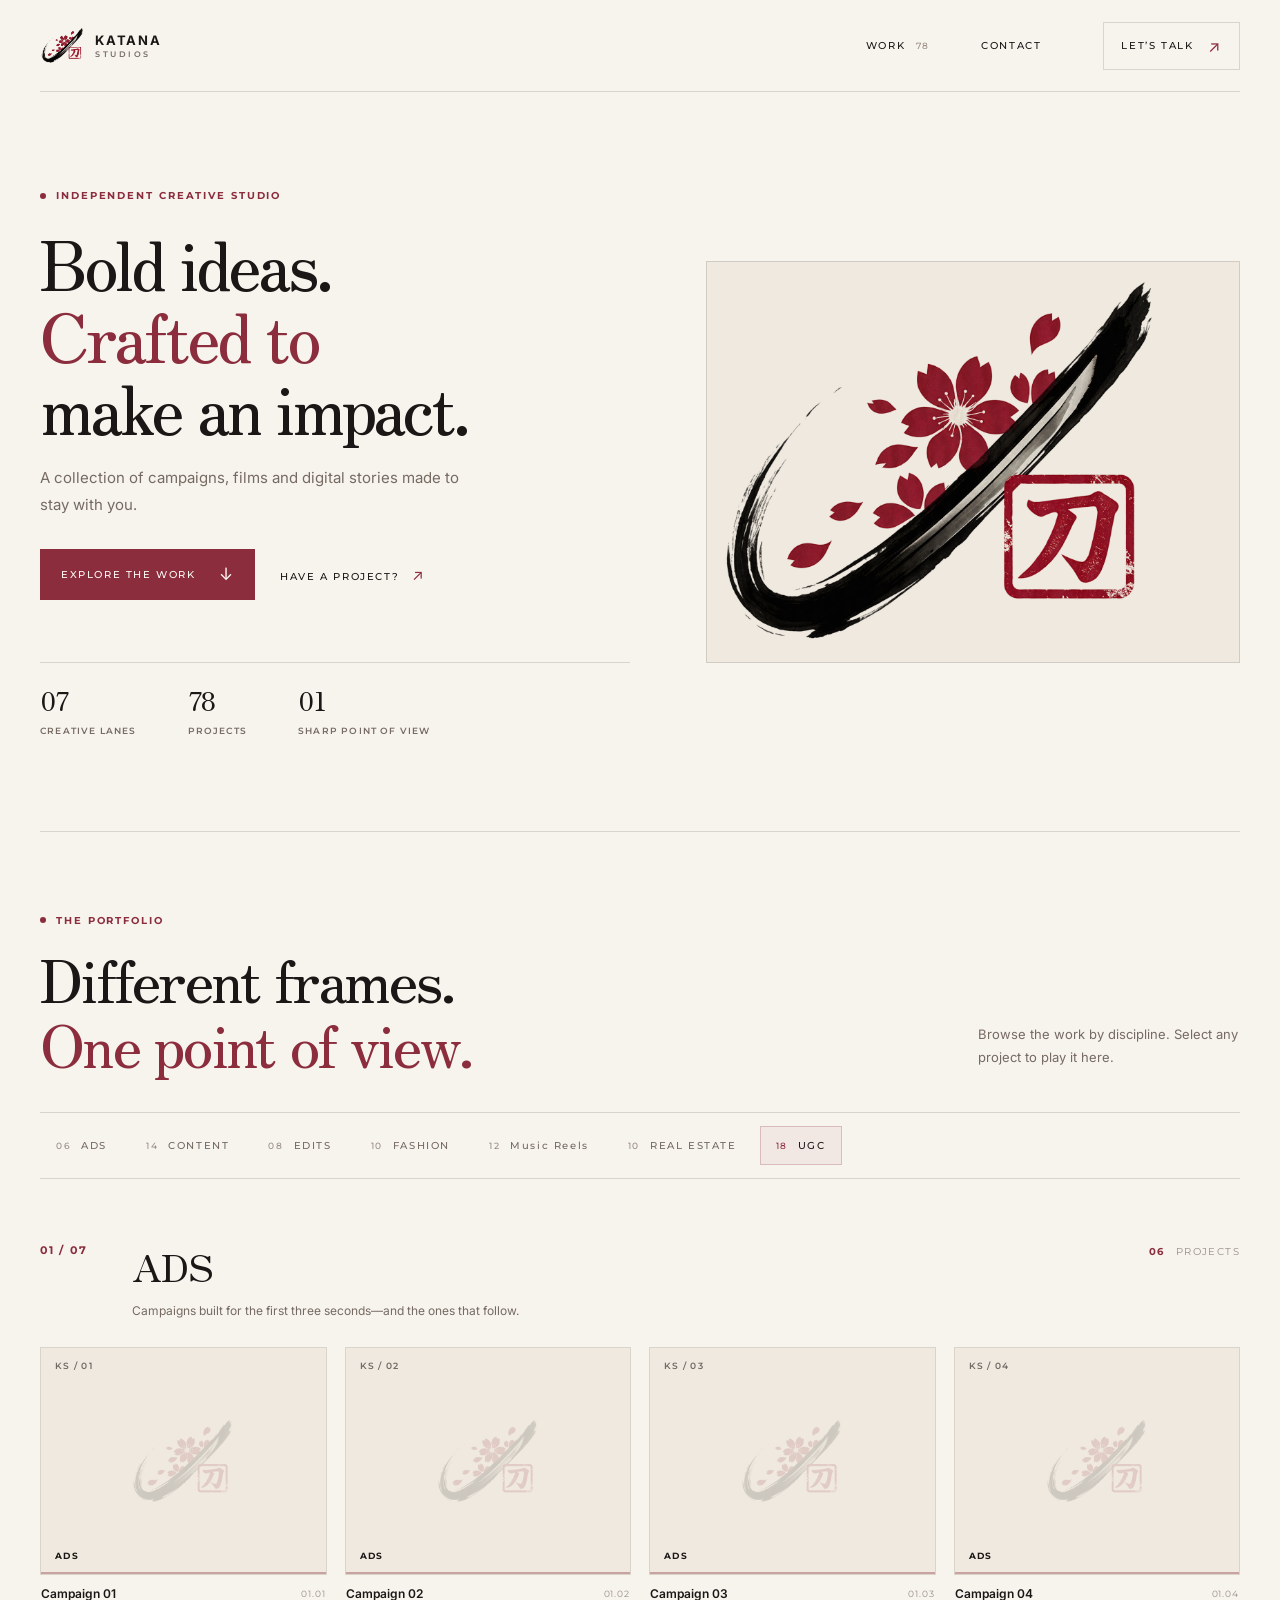
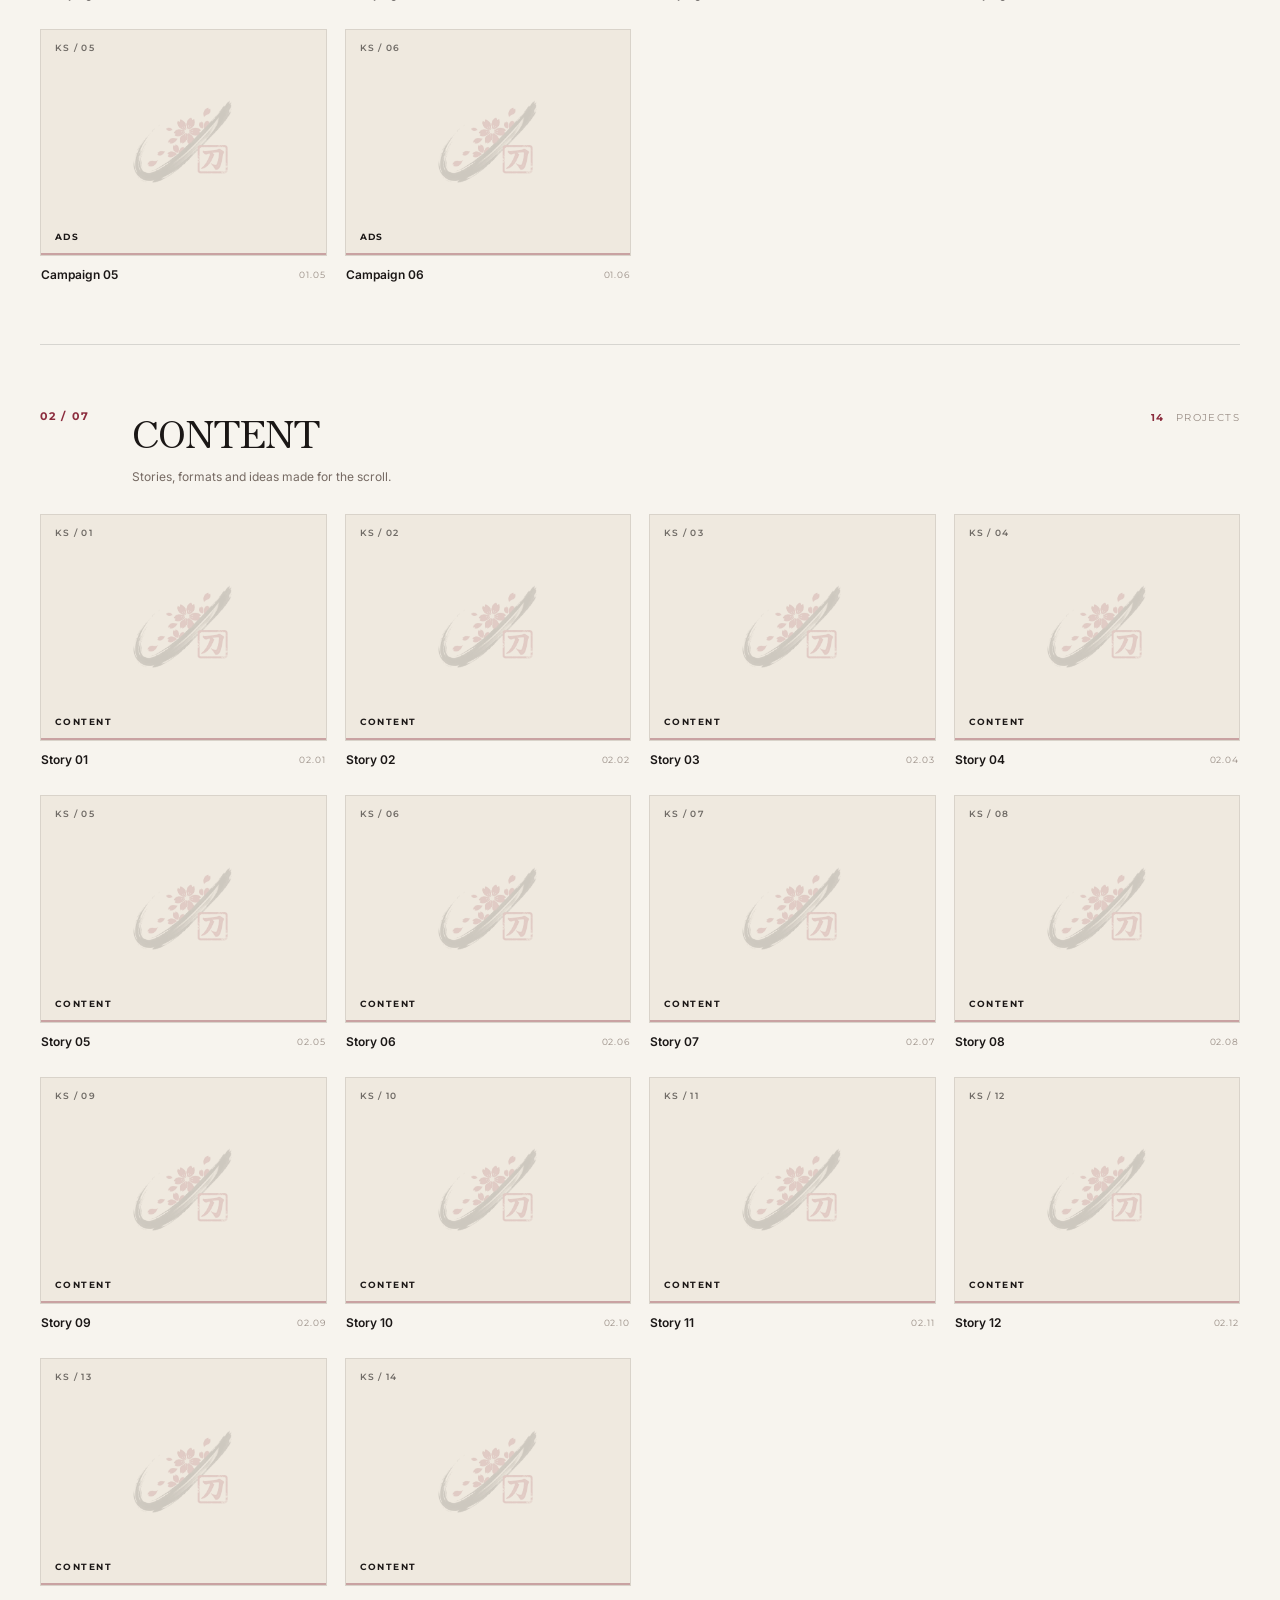
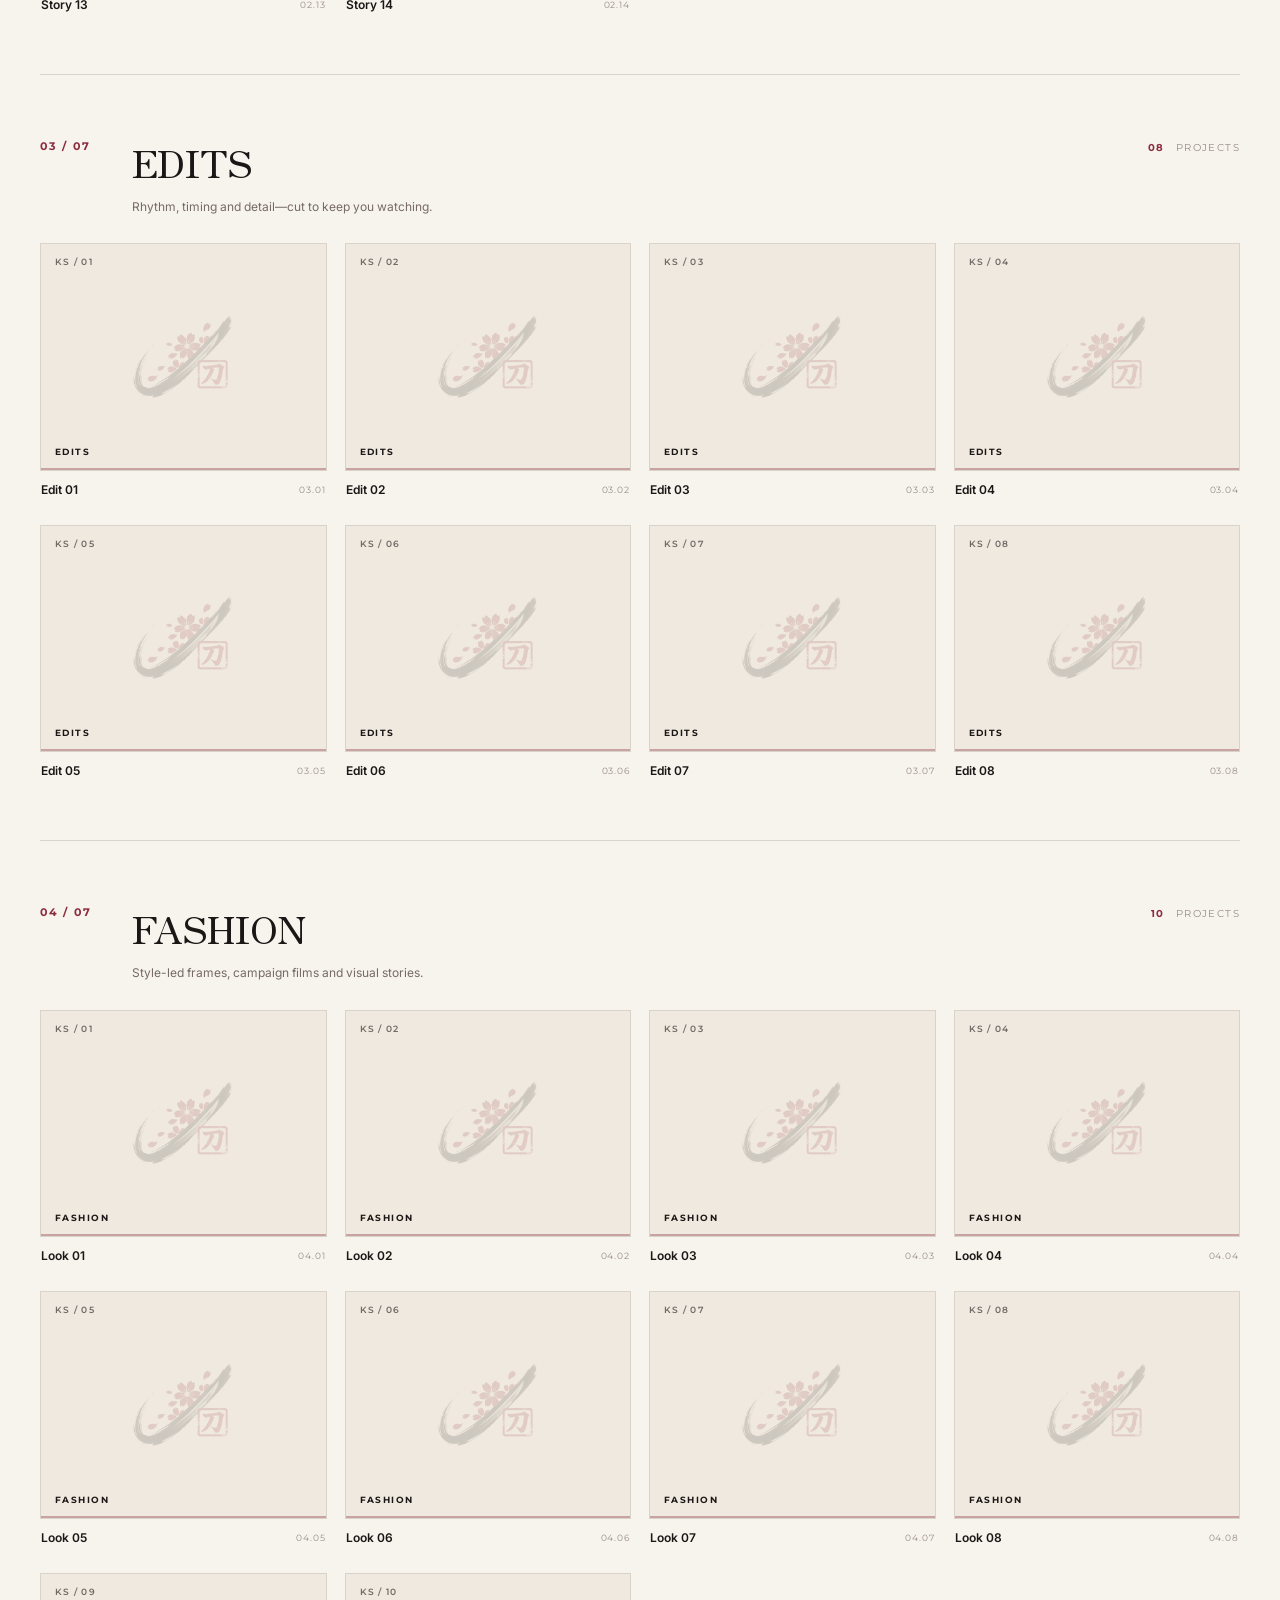
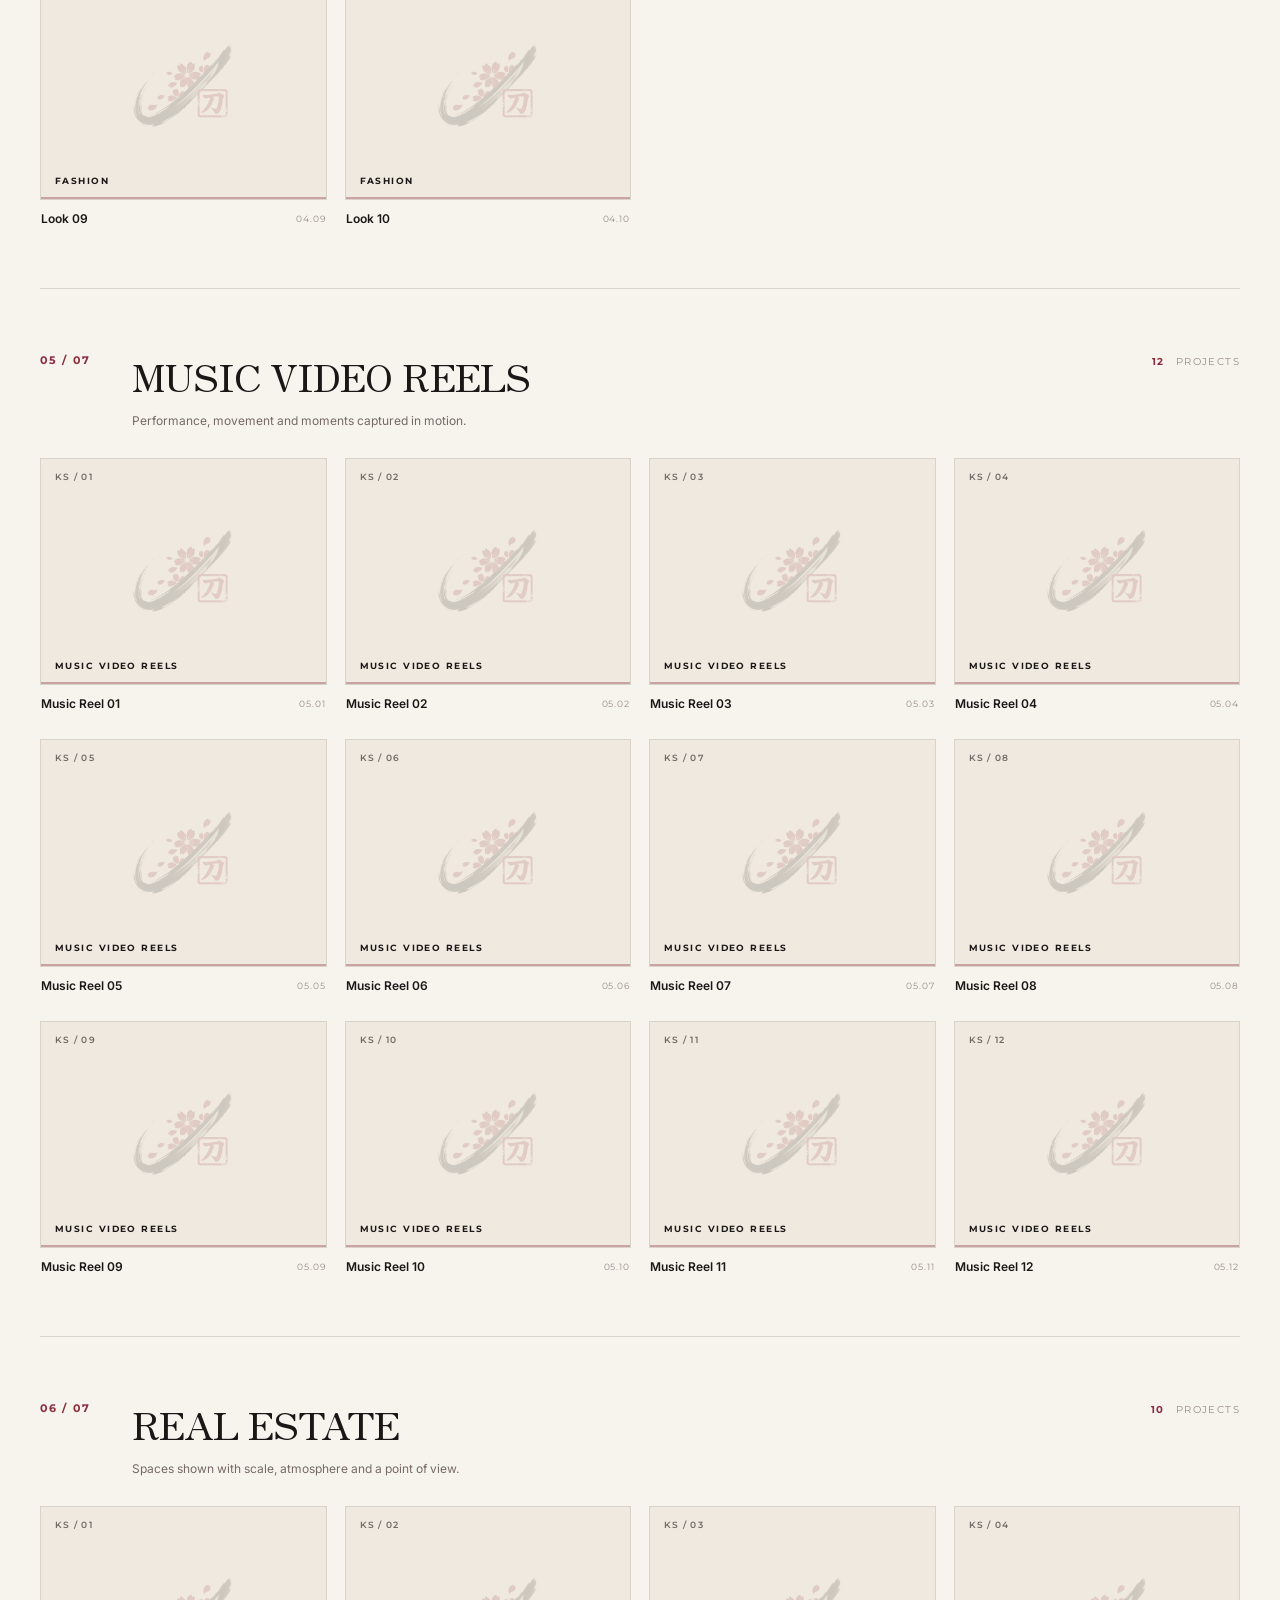
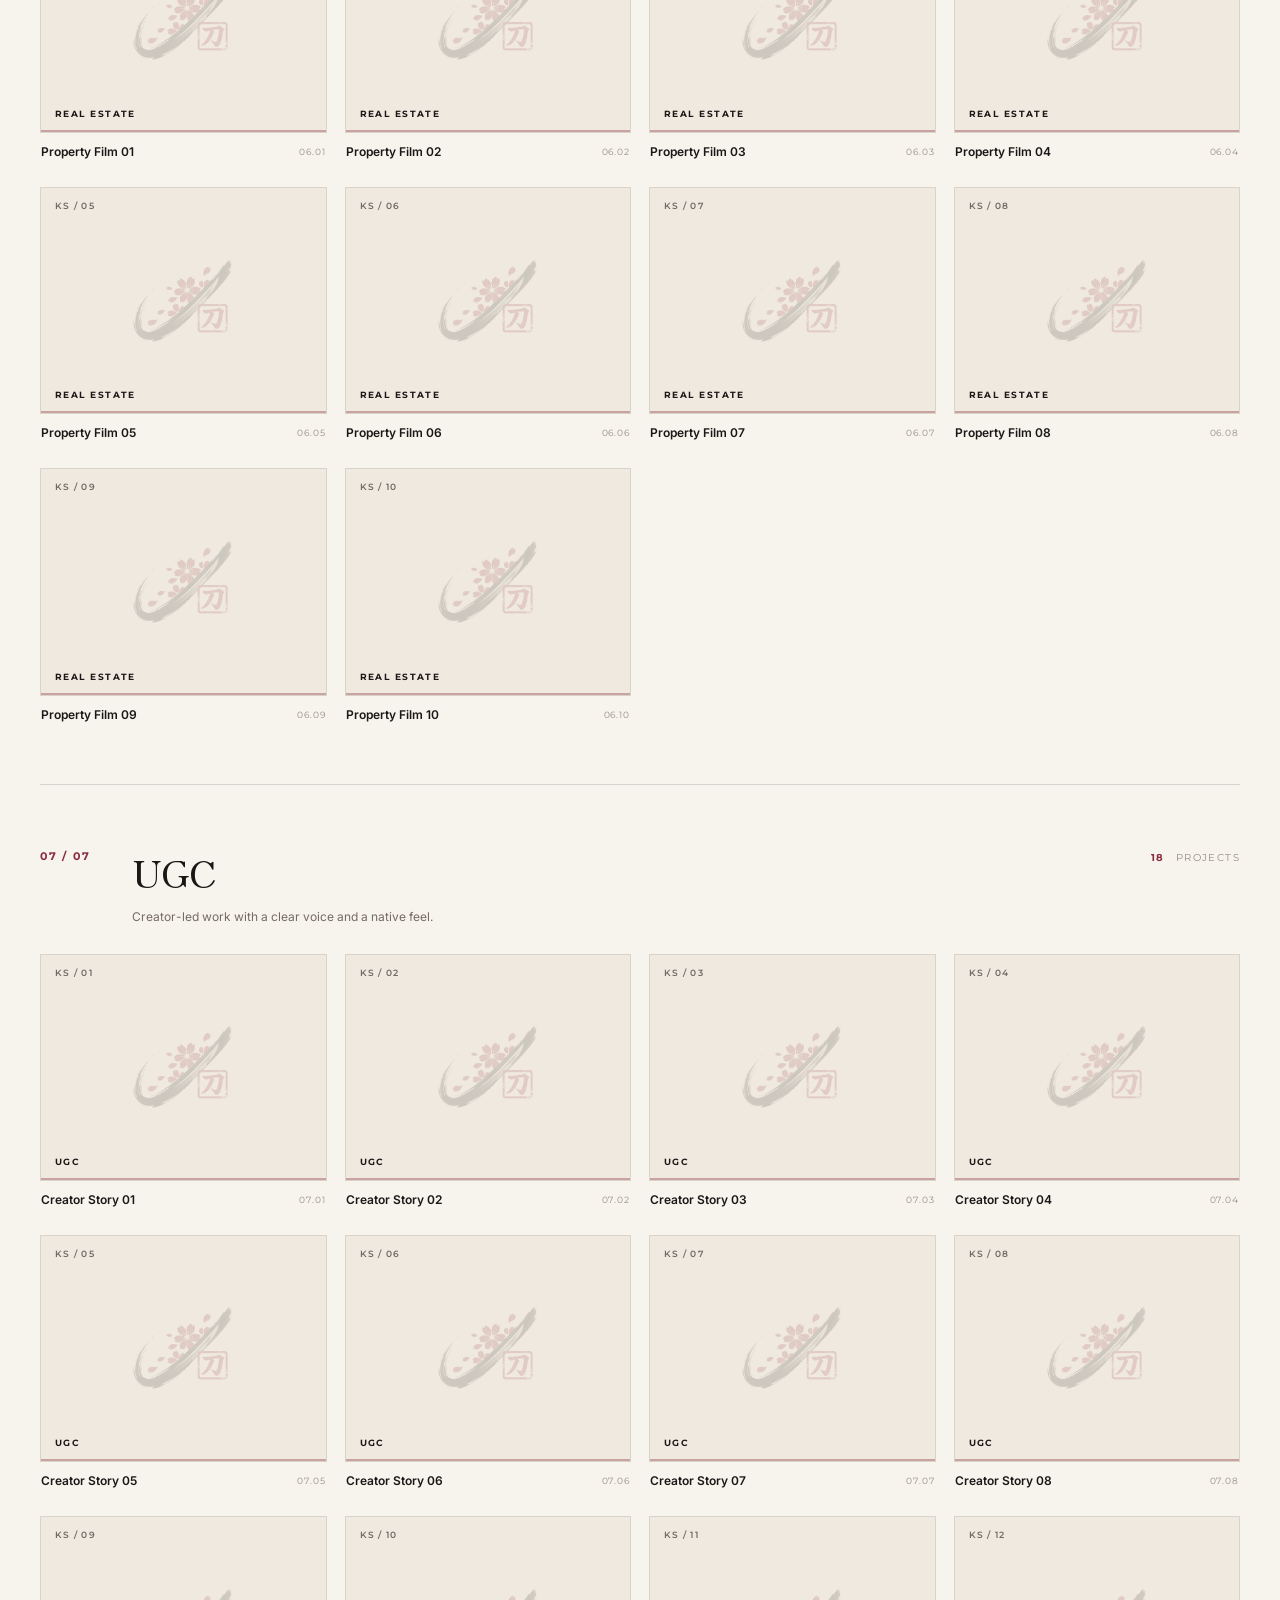
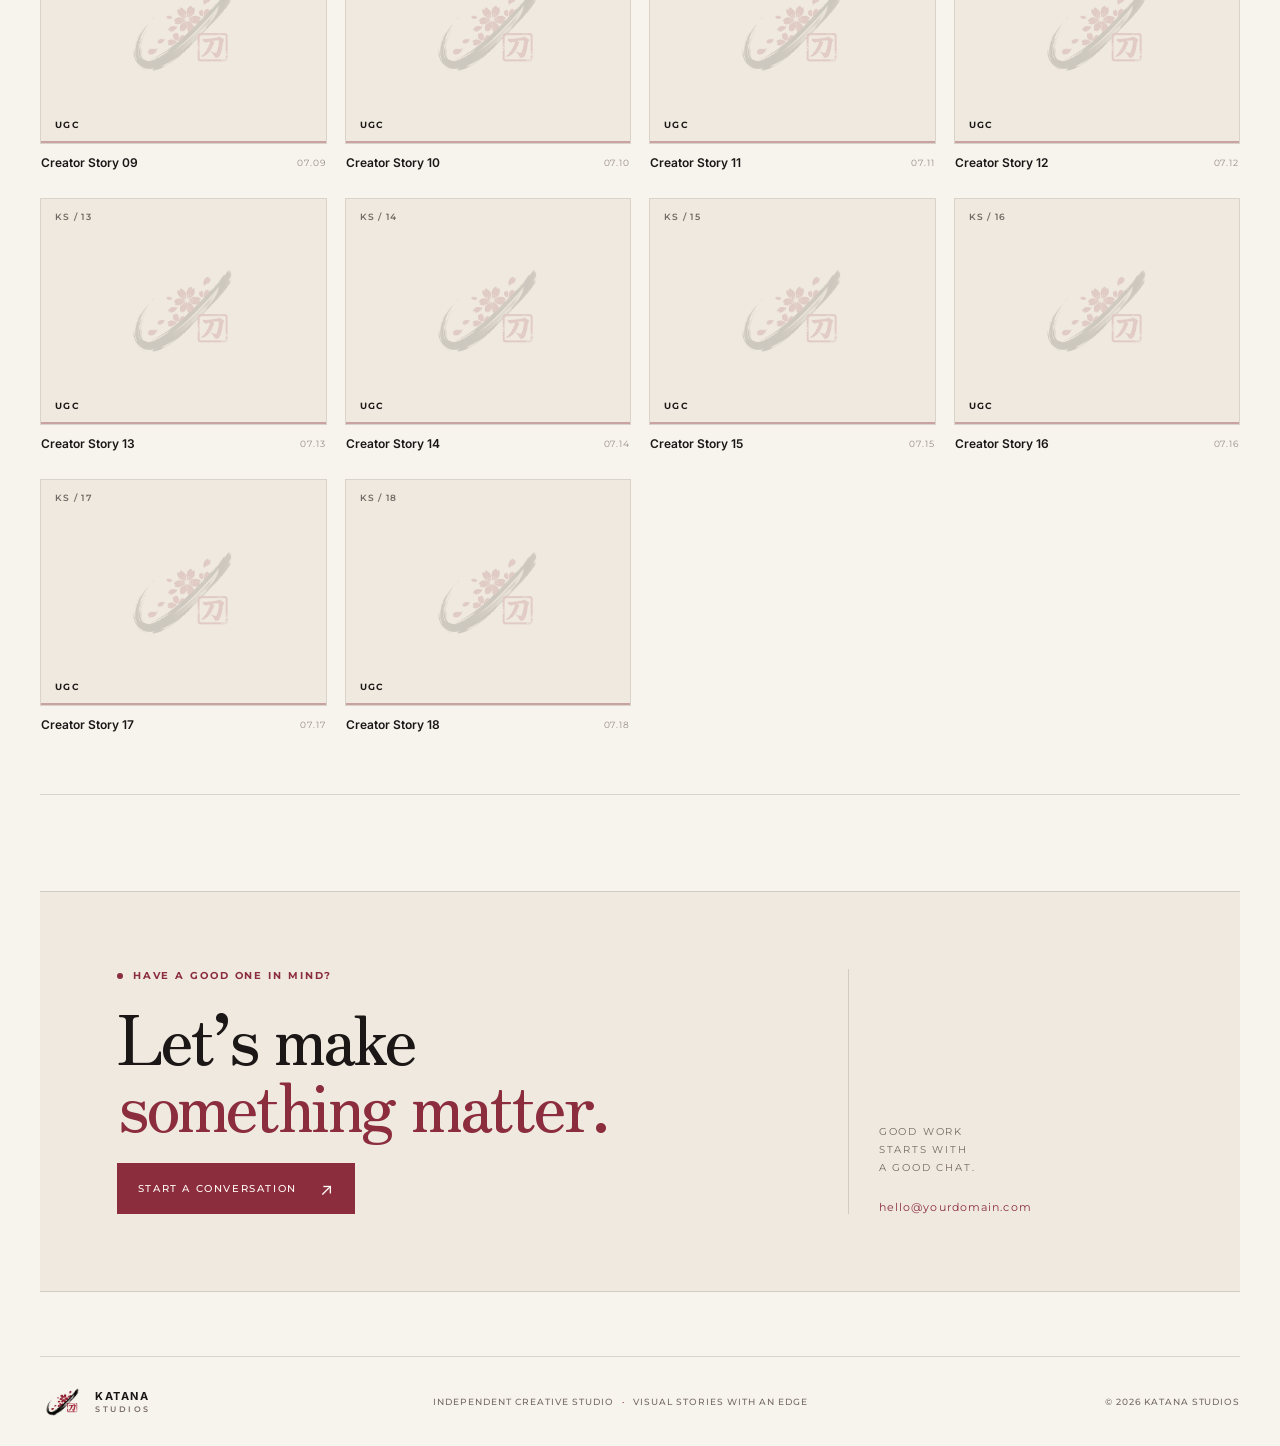
==== index.html @ 69579bcd "Apply Katana brand palette and add portfolio links" ====
<!doctype html>
<html lang="en">
  <head>
    <meta charset="utf-8">
    <meta name="viewport" content="width=device-width, initial-scale=1">
    <meta name="theme-color" content="#f7f4ee">
    <meta name="description" content="Katana Studios — bold ideas, crafted to make an impact. Explore our video portfolio.">
    <title>Katana Studios — Creative work with an edge</title>
    <link rel="icon" href="assets/favicon.svg" type="image/svg+xml">
    <link rel="preconnect" href="https://fonts.googleapis.com">
    <link rel="preconnect" href="https://fonts.gstatic.com" crossorigin>
    <link href="https://fonts.googleapis.com/css2?family=Inter:wght@400;500;600;700&family=Montserrat:wght@500;600;700;800&family=Zen+Old+Mincho:wght@400;500;600&display=swap" rel="stylesheet">
    <link rel="stylesheet" href="css/styles.css">
  </head>
  <body>
    <a class="skip-link" href="#main">Skip to content</a>

    <header class="site-header">
      <a class="brand" href="#top" aria-label="Katana Studios home">
        <img class="brand-mark" src="assets/katana-brushmark-transparent.png" alt="" aria-hidden="true">
        <span class="brand-name"><strong>KATANA</strong><small>STUDIOS</small></span>
      </a>
      <nav class="primary-nav" aria-label="Main navigation">
        <a href="#work">WORK <span>78</span></a>
        <a href="#contact">CONTACT</a>
      </nav>
      <a class="header-cta" href="#contact">LET’S TALK <span aria-hidden="true">↗</span></a>
    </header>

    <main id="main">
      <section class="hero" id="top" aria-labelledby="hero-title">
        <div class="hero-copy">
          <p class="eyebrow"><span class="eyebrow-dot"></span> INDEPENDENT CREATIVE STUDIO</p>
          <h1 id="hero-title">Bold ideas.<br><em>Crafted to</em><br>make an impact.</h1>
          <p class="hero-description">A collection of campaigns, films and digital stories made to stay with you.</p>
          <div class="hero-actions">
            <a class="button button-primary" href="#work">EXPLORE THE WORK <span aria-hidden="true">↓</span></a>
            <a class="text-link" href="#contact">HAVE A PROJECT? <span aria-hidden="true">↗</span></a>
          </div>
          <div class="hero-facts" aria-label="Portfolio overview">
            <div><strong data-total-categories>07</strong><span>CREATIVE LANES</span></div>
            <div><strong data-total-videos>78</strong><span>PROJECTS</span></div>
            <div><strong>01</strong><span>SHARP POINT OF VIEW</span></div>
          </div>
        </div>

        <div class="hero-art">
          <img class="hero-art__logo" src="assets/katana-brushmark-transparent.png" alt="Katana Studios brushmark">
        </div>
      </section>

      <div class="portfolio-intro" id="work">
        <div>
          <p class="eyebrow"><span class="eyebrow-dot"></span> THE PORTFOLIO</p>
          <h2>Different frames.<br><em>One point of view.</em></h2>
        </div>
        <p class="portfolio-intro__note">Browse the work by discipline. Select any project to play it here.</p>
      </div>

      <nav class="category-nav" id="categoryNav" aria-label="Jump to a portfolio category"></nav>

      <div id="categorySections" class="category-sections" aria-live="off"></div>

      <section class="contact-panel" id="contact" aria-labelledby="contact-title">
        <div class="contact-panel__content">
          <p class="eyebrow"><span class="eyebrow-dot"></span> HAVE A GOOD ONE IN MIND?</p>
          <h2 id="contact-title">Let’s make<br><em>something matter.</em></h2>
          <a class="button button-primary" data-email-link href="mailto:hello@yourdomain.com">START A CONVERSATION <span aria-hidden="true">↗</span></a>
        </div>
        <div class="contact-panel__aside">
          <span class="contact-panel__mark" aria-hidden="true">K</span>
          <p>GOOD WORK<br>STARTS WITH<br>A GOOD CHAT.</p>
          <a data-email-text href="mailto:hello@yourdomain.com">hello@yourdomain.com</a>
        </div>
      </section>
    </main>

    <footer class="site-footer">
      <a class="brand brand--footer" href="#top" aria-label="Back to top">
        <img class="brand-mark" src="assets/katana-brushmark-transparent.png" alt="" aria-hidden="true">
        <span class="brand-name"><strong>KATANA</strong><small>STUDIOS</small></span>
      </a>
      <p>INDEPENDENT CREATIVE STUDIO <span>·</span> VISUAL STORIES WITH AN EDGE</p>
      <span class="copyright">© <span data-year></span> KATANA STUDIOS</span>
    </footer>

    <dialog class="video-dialog" id="videoDialog" aria-labelledby="dialogTitle">
      <div class="video-dialog__bar">
        <div><p class="eyebrow" data-dialog-category>PROJECT / VIDEO</p><h2 id="dialogTitle">Project title</h2></div>
        <button class="dialog-close" type="button" data-close-dialog aria-label="Close video player">CLOSE <span aria-hidden="true">×</span></button>
      </div>
      <div class="player-frame" id="playerFrame">
        <div class="player-empty" id="playerEmpty">
          <span class="player-empty__icon" aria-hidden="true">▶</span>
          <p class="eyebrow">READY WHEN YOU ARE</p>
          <h3>This project is waiting for its link.</h3>
          <p>Paste a YouTube or Google Drive video URL into this project’s slot in <code>js/work.js</code>.</p>
        </div>
      </div>
      <p class="dialog-footnote">For Google Drive playback, set the video’s sharing access to “Anyone with the link”.</p>
    </dialog>

    <script src="js/work.js"></script>
    <script src="js/site.js"></script>
  </body>
</html>
---- css/styles.css ----
:root {
  color-scheme: dark;
  --bg: #100e0d;
  --bg-raised: #181514;
  --surface: #211d1b;
  --surface-light: #292321;
  --ink: #f2eee9;
  --muted: #958a82;
  --muted-dark: #655b55;
  --line: rgba(242, 238, 233, 0.13);
  --orange: #ff714f;
  --orange-light: #ff9a72;
  --font-sans: 'Manrope', 'Segoe UI', sans-serif;
  --font-mono: 'DM Mono', 'Courier New', monospace;
  --page-width: 1400px;
}

* { box-sizing: border-box; }
html { scroll-behavior: smooth; scroll-padding-top: 120px; }
body {
  margin: 0;
  min-width: 320px;
  background:
    radial-gradient(ellipse at 9% 22%, rgba(108, 54, 36, 0.13), transparent 29rem),
    radial-gradient(ellipse at 94% 62%, rgba(112, 43, 28, 0.09), transparent 30rem),
    var(--bg);
  color: var(--ink);
  font-family: var(--font-sans);
  -webkit-font-smoothing: antialiased;
}

::selection { color: var(--bg); background: var(--orange); }
a { color: inherit; text-decoration: none; }
button { font: inherit; }
button, a { -webkit-tap-highlight-color: transparent; }
:focus-visible { outline: 2px solid var(--orange-light); outline-offset: 4px; }

.skip-link {
  position: fixed;
  z-index: 100;
  top: 12px;
  left: 12px;
  padding: 12px 16px;
  transform: translateY(-160%);
  background: var(--orange);
  color: var(--bg);
  font-weight: 800;
}
.skip-link:focus { transform: translateY(0); }

.site-header, main, .site-footer { width: min(calc(100% - 80px), var(--page-width)); margin-inline: auto; }
.site-header {
  min-height: 92px;
  display: flex;
  align-items: center;
  justify-content: space-between;
  border-bottom: 1px solid var(--line);
}
.brand { display: inline-flex; align-items: center; gap: 11px; }
.brand-mark {
  width: 36px;
  height: 36px;
  position: relative;
  display: grid;
  place-items: center;
  overflow: hidden;
  border: 1px solid rgba(255, 113, 79, 0.56);
  background: rgba(255, 113, 79, 0.08);
}
.brand-mark::before, .brand-mark::after, .brand-mark span {
  content: '';
  position: absolute;
  width: 21px;
  height: 1px;
  background: var(--orange);
  transform: rotate(-48deg);
}
.brand-mark::before { width: 16px; transform: translate(-4px, 5px) rotate(-48deg); }
.brand-mark::after { width: 13px; transform: translate(5px, -5px) rotate(-48deg); }
.brand-name { display: flex; flex-direction: column; gap: 1px; letter-spacing: 0.15em; line-height: 1; }
.brand-name strong { font-size: 13px; font-weight: 800; }
.brand-name small { color: var(--muted); font: 9px var(--font-mono); letter-spacing: 0.32em; }
.primary-nav { display: flex; align-items: center; gap: clamp(28px, 5vw, 76px); margin-left: auto; margin-right: 62px; }
.primary-nav a, .header-cta, .text-link, .button, .category-nav a, .site-footer p, .copyright {
  font: 500 10px var(--font-mono);
  letter-spacing: 0.16em;
}
.primary-nav a { color: #d3cbc4; transition: color 160ms ease; }
.primary-nav a:hover, .text-link:hover { color: var(--orange-light); }
.primary-nav a span { margin-left: 6px; color: var(--muted-dark); font-size: 9px; }
.header-cta { display: inline-flex; align-items: center; gap: 15px; padding: 13px 17px; border: 1px solid var(--line); transition: border-color 160ms ease, background 160ms ease; }
.header-cta span { color: var(--orange); font: 16px var(--font-sans); }
.header-cta:hover { border-color: var(--orange); background: rgba(255, 113, 79, 0.06); }

.hero {
  min-height: 665px;
  display: grid;
  grid-template-columns: 1.05fr 0.95fr;
  align-items: center;
  gap: clamp(48px, 7vw, 112px);
  padding: 72px 0 70px;
}
.hero-copy { position: relative; z-index: 1; padding-block: 25px; }
.eyebrow { display: flex; align-items: center; gap: 10px; margin: 0; color: var(--orange); font: 500 10px var(--font-mono); letter-spacing: 0.26em; text-transform: uppercase; }
.eyebrow-dot { width: 6px; height: 6px; display: inline-block; border-radius: 50%; background: var(--orange); box-shadow: 0 0 13px rgba(255, 113, 79, 0.42); }
.hero h1 { margin: 28px 0 22px; font-size: clamp(3.45rem, 6.1vw, 6.7rem); font-weight: 600; line-height: 0.99; letter-spacing: -0.085em; }
h1 em, h2 em { color: var(--orange); font-style: normal; }
.hero-description { max-width: 430px; margin: 0; color: #a79d96; font-size: 15px; line-height: 1.8; }
.hero-actions { display: flex; align-items: center; gap: 29px; margin-top: 31px; }
.button { display: inline-flex; min-height: 51px; align-items: center; justify-content: center; gap: 23px; padding: 0 20px; border: 1px solid var(--orange); color: #170f0c; background: var(--orange); transition: background 180ms ease, color 180ms ease, transform 180ms ease; }
.button span { font: 17px var(--font-sans); }
.button:hover { color: var(--orange-light); background: transparent; transform: translateY(-2px); }
.text-link { color: #d7d0ca; transition: color 160ms ease; }
.text-link span { margin-left: 8px; color: var(--orange); font: 15px var(--font-sans); }
.hero-facts { display: flex; gap: clamp(25px, 4vw, 58px); margin-top: 62px; padding-top: 18px; border-top: 1px solid var(--line); }
.hero-facts div { display: flex; flex-direction: column; gap: 7px; }
.hero-facts strong { font-size: 23px; font-weight: 600; letter-spacing: -0.05em; }
.hero-facts span { color: var(--muted); font: 9px var(--font-mono); letter-spacing: 0.13em; }

.hero-art {
  min-height: 482px;
  position: relative;
  overflow: hidden;
  border: 1px solid rgba(242, 238, 233, 0.21);
  background:
    linear-gradient(135deg, rgba(255, 113, 79, 0.16), transparent 43%),
    linear-gradient(150deg, #2b2522 0%, #191615 60%, #211a17 100%);
  box-shadow: 0 30px 90px rgba(0, 0, 0, 0.24);
}
.hero-art::before, .hero-art::after { content: ''; position: absolute; pointer-events: none; }
.hero-art::before { inset: 15px; border: 1px solid rgba(255, 255, 255, 0.08); }
.hero-art::after { inset: 0; opacity: 0.2; background: repeating-linear-gradient(120deg, transparent 0 47px, rgba(255, 255, 255, 0.1) 48px, transparent 49px 96px); mask-image: linear-gradient(90deg, transparent 15%, black 60%, transparent); }
.hero-art__topline { position: absolute; z-index: 2; top: 31px; right: 33px; left: 33px; display: flex; justify-content: space-between; color: #c6b9b0; font: 9px var(--font-mono); letter-spacing: 0.15em; }
.hero-art__backdrop { position: absolute; top: 31px; left: 20px; color: rgba(255, 255, 255, 0.035); font-size: 410px; font-weight: 800; line-height: 1; letter-spacing: -0.2em; }
.hero-art__blade { position: absolute; z-index: 1; top: 15%; right: 18%; width: 1px; height: 78%; transform: rotate(39deg); background: linear-gradient(transparent, rgba(255, 154, 114, 0.08), rgba(255, 154, 114, 0.95), rgba(255, 154, 114, 0.12), transparent); box-shadow: 0 0 22px rgba(255, 113, 79, 0.22); }
.hero-art__blade span { position: absolute; bottom: 5%; left: -15px; width: 30px; height: 52px; border: 1px solid rgba(255, 154, 114, 0.48); border-radius: 50%; transform: rotate(-8deg); }
.hero-art__ring { position: absolute; top: 50%; left: 48%; width: 51%; aspect-ratio: 1; border: 1px solid rgba(255, 154, 114, 0.42); border-radius: 50%; transform: translate(-50%, -50%); box-shadow: 0 0 0 14px rgba(255, 154, 114, 0.035), 0 0 0 48px rgba(255, 154, 114, 0.025); }
.hero-art__ring::before, .hero-art__ring::after { content: ''; position: absolute; border-radius: 50%; }
.hero-art__ring::before { inset: 13%; border: 1px dashed rgba(242, 238, 233, 0.16); }
.hero-art__ring::after { width: 9px; height: 9px; top: 16%; right: 5%; background: var(--orange); box-shadow: 0 0 22px var(--orange); }
.hero-art__copy { position: absolute; z-index: 2; bottom: 20%; left: 11%; display: flex; flex-direction: column; gap: 14px; font-size: clamp(2rem, 4vw, 4.7rem); font-weight: 700; line-height: 0.91; letter-spacing: -0.075em; }
.hero-art__copy small { color: var(--orange-light); font: 9px var(--font-mono); letter-spacing: 0.23em; }
.hero-art__index { position: absolute; right: 34px; bottom: 30px; left: 34px; display: flex; justify-content: space-between; align-items: end; color: #b3a79f; font: 9px var(--font-mono); letter-spacing: 0.17em; line-height: 1.8; }
.hero-art__index b { color: var(--orange); font-weight: 400; }
.hero-art__corner { position: absolute; z-index: 2; width: 17px; height: 17px; border-color: var(--orange); border-style: solid; }
.hero-art__corner--tl { top: 14px; left: 14px; border-width: 1px 0 0 1px; }
.hero-art__corner--br { right: 14px; bottom: 14px; border-width: 0 1px 1px 0; }

.portfolio-intro { display: flex; align-items: end; justify-content: space-between; gap: 30px; padding: 82px 0 37px; border-top: 1px solid var(--line); }
.portfolio-intro h2 { margin: 18px 0 0; font-size: clamp(2.7rem, 5vw, 5rem); font-weight: 600; line-height: 0.98; letter-spacing: -0.075em; }
.portfolio-intro__note { max-width: 260px; margin: 0 2px 6px 0; color: var(--muted); font-size: 13px; line-height: 1.75; }
.category-nav { position: sticky; z-index: 10; top: 0; display: flex; gap: 7px; overflow-x: auto; padding: 13px 0; border-block: 1px solid var(--line); background: rgba(16, 14, 13, 0.94); scrollbar-width: none; backdrop-filter: blur(14px); }
.category-nav::-webkit-scrollbar { display: none; }
.category-nav a { flex: 0 0 auto; display: inline-flex; align-items: center; gap: 10px; padding: 12px 15px; border: 1px solid transparent; color: #a89e97; white-space: nowrap; transition: color 160ms ease, border-color 160ms ease, background 160ms ease; }
.category-nav a span { color: var(--muted-dark); font-size: 9px; }
.category-nav a:hover, .category-nav a[aria-current="location"] { border-color: rgba(255, 113, 79, 0.35); color: var(--ink); background: rgba(255, 113, 79, 0.07); }
.category-nav a[aria-current="location"] span { color: var(--orange); }

.work-section { padding: 58px 0 62px; border-bottom: 1px solid var(--line); scroll-margin-top: 72px; }
.section-heading { display: grid; grid-template-columns: 70px minmax(0, 1fr) auto; align-items: start; gap: 22px; margin-bottom: 27px; }
.section-number { padding-top: 6px; color: var(--orange); font: 11px var(--font-mono); letter-spacing: 0.16em; }
.section-heading__main { display: flex; align-items: baseline; gap: 17px; }
.section-heading h2 { margin: 0; font-size: clamp(1.7rem, 3vw, 2.8rem); font-weight: 600; letter-spacing: -0.06em; text-transform: uppercase; }
.section-heading__descriptor { max-width: 570px; margin: 8px 0 0; color: var(--muted); font-size: 12px; line-height: 1.65; }
.section-count { padding-top: 8px; color: #8a7c73; font: 10px var(--font-mono); letter-spacing: 0.14em; white-space: nowrap; }
.section-count strong { margin-right: 7px; color: var(--orange); font-weight: 400; }
.work-grid { display: grid; grid-template-columns: repeat(4, minmax(0, 1fr)); gap: 24px 17px; }
.work-card { display: block; min-width: 0; padding: 0; border: 0; color: inherit; background: none; text-align: left; cursor: pointer; }
.work-card__poster { position: relative; display: block; overflow: hidden; aspect-ratio: 1.26; isolation: isolate; border: 1px solid rgba(255, 255, 255, 0.1); background: radial-gradient(ellipse at 79% 20%, hsla(var(--tone), 78%, 49%, 0.38), transparent 34%), linear-gradient(140deg, #302723 0%, #1b1716 67%, #261915 100%); transition: border-color 200ms ease, transform 350ms cubic-bezier(.2,.75,.2,1); }
.work-card__poster::before { content: ''; position: absolute; z-index: -1; inset: 0; opacity: 0.46; background: repeating-linear-gradient(128deg, transparent 0 27px, rgba(242, 238, 233, 0.075) 28px, transparent 29px 61px); transition: opacity 200ms ease; }
.work-card__poster::after { content: ''; position: absolute; z-index: 1; inset: auto 0 0; height: 38%; background: linear-gradient(transparent, rgba(10, 8, 8, 0.68)); }
.poster-orbit { position: absolute; z-index: -1; top: 50%; left: 52%; width: 59%; aspect-ratio: 1; border: 1px solid hsla(var(--tone), 90%, 67%, 0.56); border-radius: 50%; transform: translate(-50%, -50%) rotate(-27deg); box-shadow: 0 0 0 10px hsla(var(--tone), 78%, 55%, 0.035), 0 0 0 34px hsla(var(--tone), 78%, 55%, 0.03); transition: transform 500ms ease, border-color 200ms ease; }
.poster-orbit::before, .poster-orbit::after { content: ''; position: absolute; border: 1px solid rgba(255, 245, 236, 0.14); }
.poster-orbit::before { inset: 12%; border-radius: 50%; }
.poster-orbit::after { top: 48%; left: -16%; width: 132%; height: 1px; border-width: 1px 0 0; transform: rotate(53deg); }
.work-card[data-variant="1"] .poster-orbit { width: 52%; border-radius: 12%; transform: translate(-50%, -50%) rotate(43deg); }
.work-card[data-variant="1"] .poster-orbit::before { border-radius: 7%; }
.work-card[data-variant="2"] .poster-orbit { width: 72%; border-style: dashed; transform: translate(-50%, -50%) rotate(13deg); }
.work-card[data-variant="3"] .poster-orbit { width: 49%; border-radius: 0; transform: translate(-50%, -50%) rotate(45deg); }
.work-card[data-variant="3"] .poster-orbit::before { border-radius: 0; }
.poster-index { position: absolute; z-index: 2; top: 12px; left: 14px; color: rgba(242, 238, 233, 0.8); font: 9px var(--font-mono); letter-spacing: 0.14em; }
.poster-category { position: absolute; z-index: 2; right: 13px; bottom: 13px; left: 14px; color: #e8dcd4; font: 9px var(--font-mono); letter-spacing: 0.16em; }
.poster-play { position: absolute; z-index: 3; top: 50%; left: 50%; display: grid; width: 43px; height: 43px; place-items: center; border: 1px solid rgba(255, 238, 230, 0.62); border-radius: 50%; color: var(--ink); background: rgba(12, 10, 9, 0.26); opacity: 0; transform: translate(-50%, -43%) scale(0.85); transition: opacity 180ms ease, transform 180ms ease, background 180ms ease; backdrop-filter: blur(6px); }
.poster-play svg { width: 12px; height: 12px; margin-left: 2px; fill: currentColor; }
.work-card:hover .work-card__poster, .work-card:focus-visible .work-card__poster { border-color: hsla(var(--tone), 86%, 69%, 0.62); transform: translateY(-4px); }
.work-card:hover .poster-play, .work-card:focus-visible .poster-play { opacity: 1; transform: translate(-50%, -50%) scale(1); background: var(--orange); }
.work-card:hover .poster-orbit, .work-card:focus-visible .poster-orbit { border-color: rgba(255, 202, 179, 0.85); }
.work-card:hover .work-card__poster::before { opacity: 0.73; }
.work-card__caption { display: flex; align-items: center; justify-content: space-between; gap: 10px; padding: 11px 1px 0; }
.work-card__title { overflow: hidden; color: #e6ded8; font-size: 12px; font-weight: 600; text-overflow: ellipsis; white-space: nowrap; }
.work-card__meta { flex: 0 0 auto; color: var(--muted-dark); font: 9px var(--font-mono); letter-spacing: 0.1em; }

.contact-panel { position: relative; display: grid; grid-template-columns: 1fr 0.45fr; gap: 30px; margin: 96px 0 64px; padding: clamp(34px, 6vw, 77px); overflow: hidden; border: 1px solid rgba(255, 113, 79, 0.32); background: linear-gradient(120deg, rgba(255, 113, 79, 0.11), rgba(38, 28, 25, 0.77) 57%, rgba(255, 113, 79, 0.04)); }
.contact-panel::after { content: ''; position: absolute; top: -150px; right: 12%; width: 400px; height: 400px; border: 1px solid rgba(255, 113, 79, 0.16); border-radius: 50%; box-shadow: 0 0 0 25px rgba(255, 113, 79, 0.025), 0 0 0 75px rgba(255, 113, 79, 0.02); pointer-events: none; }
.contact-panel__content, .contact-panel__aside { position: relative; z-index: 1; }
.contact-panel h2 { margin: 21px 0 27px; font-size: clamp(3rem, 6vw, 6rem); font-weight: 600; line-height: 0.98; letter-spacing: -0.08em; }
.contact-panel__aside { display: flex; flex-direction: column; align-items: flex-start; justify-content: end; padding-left: 30px; border-left: 1px solid var(--line); }
.contact-panel__mark { color: rgba(255, 113, 79, 0.23); font-size: clamp(6rem, 12vw, 11rem); font-weight: 800; line-height: 0.8; letter-spacing: -0.13em; }
.contact-panel__aside p { margin: 26px 0 23px; color: #c2b6ad; font: 10px/1.8 var(--font-mono); letter-spacing: 0.18em; }
.contact-panel__aside a { color: var(--orange-light); font: 11px var(--font-mono); letter-spacing: 0.1em; }
.site-footer { min-height: 90px; display: flex; align-items: center; justify-content: space-between; gap: 25px; border-top: 1px solid var(--line); }
.brand--footer .brand-mark { width: 30px; height: 30px; }
.brand--footer .brand-mark::before, .brand--footer .brand-mark::after, .brand--footer .brand-mark span { width: 17px; }
.brand--footer .brand-name strong { font-size: 11px; }
.site-footer p { margin: 0; color: var(--muted-dark); font-size: 9px; letter-spacing: 0.11em; }
.site-footer p span { padding-inline: 5px; color: var(--orange); }
.copyright { color: var(--muted-dark); font-size: 9px; letter-spacing: 0.1em; white-space: nowrap; }

.video-dialog { width: min(1000px, calc(100vw - 36px)); max-width: none; max-height: calc(100dvh - 36px); padding: 0; overflow: auto; border: 1px solid rgba(255, 255, 255, 0.2); color: var(--ink); background: #171311; box-shadow: 0 35px 100px rgba(0, 0, 0, 0.64); }
.video-dialog::backdrop { background: rgba(5, 4, 4, 0.84); backdrop-filter: blur(8px); }
.video-dialog__bar { display: flex; align-items: center; justify-content: space-between; gap: 20px; padding: 20px 22px; }
.video-dialog__bar .eyebrow { font-size: 9px; }
.video-dialog__bar h2 { margin: 7px 0 0; font-size: 19px; font-weight: 600; letter-spacing: -0.04em; }
.dialog-close { display: inline-flex; align-items: center; gap: 13px; padding: 10px 12px; border: 1px solid var(--line); color: var(--ink); background: transparent; font: 10px var(--font-mono); letter-spacing: 0.13em; cursor: pointer; }
.dialog-close span { color: var(--orange); font: 18px var(--font-sans); }
.dialog-close:hover { border-color: var(--orange); }
.player-frame { position: relative; display: grid; min-height: 250px; aspect-ratio: 16 / 9; place-items: center; overflow: hidden; background: #090807; }
.player-frame iframe, .player-frame video { width: 100%; height: 100%; border: 0; object-fit: contain; }
.player-empty { display: flex; max-width: 410px; flex-direction: column; align-items: center; padding: 25px; text-align: center; }
.player-empty__icon { display: grid; width: 51px; height: 51px; place-items: center; margin-bottom: 18px; padding-left: 3px; border: 1px solid rgba(255, 113, 79, 0.7); border-radius: 50%; color: var(--orange); font-size: 15px; }
.player-empty .eyebrow { font-size: 9px; }
.player-empty h3 { margin: 12px 0 7px; font-size: 20px; font-weight: 600; letter-spacing: -0.04em; }
.player-empty p:last-child { margin: 0; color: var(--muted); font-size: 12px; line-height: 1.7; }
.player-empty code { color: var(--orange-light); font: 11px var(--font-mono); }
.dialog-footnote { margin: 0; padding: 13px 20px; color: var(--muted); font: 10px var(--font-mono); letter-spacing: 0.04em; }

@media (max-width: 1050px) {
  .site-header, main, .site-footer { width: min(calc(100% - 48px), var(--page-width)); }
  .hero { min-height: 600px; gap: 45px; }
  .hero-art { min-height: 430px; }
  .work-grid { grid-template-columns: repeat(3, minmax(0, 1fr)); }
  .hero-facts { gap: 28px; }
  .hero-facts span { font-size: 8px; }
}

@media (max-width: 760px) {
  html { scroll-padding-top: 90px; }
  .site-header, main, .site-footer { width: min(calc(100% - 36px), var(--page-width)); }
  .site-header { min-height: 76px; }
  .primary-nav { gap: 20px; margin-right: 18px; }
  .primary-nav a { font-size: 9px; }
  .header-cta { padding: 11px 12px; font-size: 9px; }
  .hero { min-height: 0; grid-template-columns: 1fr; gap: 42px; padding: 63px 0 53px; }
  .hero-copy { padding: 0; }
  .hero h1 { font-size: clamp(3.7rem, 11vw, 6rem); }
  .hero-art { min-height: 390px; }
  .hero-art__backdrop { top: 40px; font-size: 350px; }
  .hero-art__copy { bottom: 18%; }
  .portfolio-intro { align-items: start; flex-direction: column; padding: 63px 0 29px; }
  .portfolio-intro__note { max-width: 400px; }
  .category-nav { margin-inline: -18px; padding-inline: 18px; }
  .category-nav a { padding: 10px 12px; font-size: 9px; }
  .work-section { padding: 43px 0 47px; }
  .section-heading { grid-template-columns: 39px minmax(0, 1fr) auto; gap: 10px; }
  .section-heading__main { display: block; }
  .section-heading h2 { font-size: clamp(1.6rem, 6vw, 2.5rem); }
  .section-heading__descriptor { max-width: 420px; font-size: 11px; }
  .section-count { padding-top: 7px; font-size: 9px; }
  .work-grid { grid-template-columns: repeat(2, minmax(0, 1fr)); gap: 20px 12px; }
  .work-card__caption { align-items: start; flex-direction: column; gap: 5px; padding-top: 9px; }
  .work-card__title { max-width: 100%; font-size: 11px; }
  .work-card__meta { font-size: 8px; }
  .poster-play { width: 38px; height: 38px; opacity: 1; transform: translate(-50%, -50%) scale(0.92); background: rgba(12, 10, 9, 0.33); }
  .contact-panel { grid-template-columns: 1fr; margin: 62px 0 44px; padding: 35px 27px; }
  .contact-panel__aside { min-height: 180px; padding: 22px 0 0; border-top: 1px solid var(--line); border-left: 0; }
  .contact-panel__mark { position: absolute; right: 0; bottom: 14px; }
  .contact-panel__aside p, .contact-panel__aside a { position: relative; z-index: 1; }
  .site-footer { min-height: 104px; flex-wrap: wrap; justify-content: space-between; padding-block: 20px; }
  .site-footer p { order: 3; width: 100%; }
}

@media (max-width: 430px) {
  .site-header, main, .site-footer { width: calc(100% - 28px); }
  .brand { gap: 8px; }
  .brand-mark { width: 32px; height: 32px; }
  .brand-name strong { font-size: 11px; }
  .brand-name small { font-size: 8px; }
  .primary-nav { gap: 13px; margin-right: 12px; }
  .primary-nav a { font-size: 8px; letter-spacing: 0.09em; }
  .primary-nav a span { margin-left: 3px; }
  .header-cta { gap: 7px; padding: 10px 9px; font-size: 8px; letter-spacing: 0.08em; }
  .hero { padding-top: 52px; }
  .hero h1 { font-size: clamp(3.2rem, 12.3vw, 4.2rem); }
  .hero-description { font-size: 13px; }
  .hero-actions { align-items: start; flex-direction: column; gap: 20px; }
  .hero-facts { justify-content: space-between; gap: 8px; margin-top: 39px; }
  .hero-facts strong { font-size: 20px; }
  .hero-facts span { max-width: 95px; font-size: 7px; line-height: 1.5; }
  .hero-art { min-height: 330px; }
  .hero-art__topline { top: 24px; right: 24px; left: 24px; font-size: 7px; }
  .hero-art__backdrop { top: 30px; left: 4px; font-size: 300px; }
  .hero-art__copy { left: 10%; font-size: 3rem; }
  .hero-art__index { right: 24px; bottom: 23px; left: 24px; }
  .portfolio-intro h2 { font-size: 2.8rem; }
  .category-nav { margin-inline: -14px; padding-inline: 14px; }
  .section-heading { grid-template-columns: 28px minmax(0, 1fr) auto; gap: 7px; }
  .section-number { font-size: 9px; }
  .section-heading h2 { font-size: 1.45rem; }
  .section-count { font-size: 8px; }
  .work-grid { gap: 18px 9px; }
  .work-card__poster { aspect-ratio: 1.08; }
  .poster-index { top: 9px; left: 9px; font-size: 8px; }
  .poster-category { right: 8px; bottom: 9px; left: 9px; font-size: 7px; }
  .poster-play { width: 34px; height: 34px; }
  .contact-panel { padding-inline: 21px; }
  .contact-panel h2 { font-size: 3.2rem; }
  .site-footer p { font-size: 8px; }
  .copyright { font-size: 8px; }
  .video-dialog { width: calc(100vw - 20px); max-height: calc(100dvh - 20px); }
  .video-dialog__bar { padding: 15px 13px; }
  .video-dialog__bar h2 { font-size: 16px; }
  .dialog-close { padding: 8px; font-size: 8px; }
  .player-empty { padding: 14px; }
  .player-empty h3 { font-size: 17px; }
  .player-empty p:last-child { font-size: 11px; }
  .dialog-footnote { padding: 10px 13px; font-size: 8px; }
}

@media (prefers-reduced-motion: reduce) {
  *, *::before, *::after { scroll-behavior: auto !important; transition-duration: 0.01ms !important; animation-duration: 0.01ms !important; animation-iteration-count: 1 !important; }
}

/* Katana Studios identity: warm washi, sumi ink and restrained burgundy. */
:root {
  color-scheme: light;
  --bg: #f7f4ee;
  --bg-raised: #fbf9f5;
  --surface: #efe9df;
  --surface-light: #e8dfd5;
  --ink: #1b1716;
  --muted: #766a63;
  --muted-dark: #998d85;
  --line: rgba(27, 23, 22, 0.14);
  --orange: #8c2d3e;
  --orange-light: #6f2634;
  --font-sans: 'Inter', 'Helvetica Neue', Arial, sans-serif;
  --font-mono: 'Montserrat', Arial, sans-serif;
  --font-display: 'Zen Old Mincho', 'EB Garamond', Georgia, serif;
}

body { background: var(--bg); color: var(--ink); }
::selection { color: #fffaf5; background: var(--orange); }
:focus-visible { outline-color: var(--orange); }
.skip-link { background: var(--orange); color: #fffaf5; }
.site-header { border-color: var(--line); }
.brand { gap: 10px; }
.brand-mark {
  position: static;
  display: block;
  width: 45px;
  height: 39px;
  flex: 0 0 45px;
  overflow: visible;
  border: 0;
  background: none;
  object-fit: contain;
}
.brand-name { gap: 3px; }
.brand-name strong { font: 700 13px/1 var(--font-sans); letter-spacing: .14em; }
.brand-name small { color: var(--muted); font: 600 8px/1 var(--font-mono); letter-spacing: .32em; }
.primary-nav { gap: clamp(24px, 4vw, 56px); }
.primary-nav a, .text-link { color: var(--ink); }
.primary-nav a:hover, .text-link:hover { color: var(--orange); }
.primary-nav a span { color: var(--muted-dark); }
.header-cta { border-color: var(--line); color: var(--ink); }
.header-cta span, .section-count strong { color: var(--orange); }
.header-cta:hover { border-color: var(--orange); background: rgba(140, 45, 62, .045); }

.hero { min-height: 580px; gap: clamp(42px, 6vw, 88px); }
.eyebrow { color: var(--orange); font-family: var(--font-mono); font-weight: 700; letter-spacing: .19em; }
.eyebrow-dot { background: var(--orange); box-shadow: none; }
.hero h1, .portfolio-intro h2, .contact-panel h2 {
  font-family: var(--font-display);
  font-weight: 500;
  letter-spacing: -.045em;
}
.hero h1 { margin-top: 24px; font-size: clamp(3rem, 5.3vw, 5.5rem); line-height: 1.06; }
h1 em, h2 em { color: var(--orange); font-style: normal; }
.hero-description { color: var(--muted); }
.hero-actions { gap: 25px; }
.button { border-color: var(--orange); color: #fffaf5; background: var(--orange); }
.button:hover { color: var(--orange); background: transparent; }
.text-link span { color: var(--orange); }
.hero-facts { border-color: var(--line); }
.hero-facts strong { font-family: var(--font-display); font-size: 26px; font-weight: 500; }
.hero-facts span { color: var(--muted); font-weight: 600; }

.hero-art {
  min-height: 390px;
  border: 1px solid var(--line);
  background: var(--surface);
  box-shadow: none;
}
.hero-art::before, .hero-art::after { content: none; }
.hero-art__logo {
  display: block;
  width: min(88%, 650px);
  max-height: 88%;
  object-fit: contain;
  mix-blend-mode: multiply;
}

.portfolio-intro { border-color: var(--line); }
.portfolio-intro h2 { font-size: clamp(2.5rem, 4.7vw, 4.4rem); line-height: 1.08; }
.portfolio-intro__note, .section-heading__descriptor { color: var(--muted); }
.category-nav {
  border-color: var(--line);
  background: rgba(247, 244, 238, .96);
  backdrop-filter: blur(10px);
  -webkit-backdrop-filter: blur(10px);
}
.category-nav a { color: var(--muted); }
.category-nav a span { color: var(--muted-dark); }
.category-nav a:hover, .category-nav a[aria-current="location"] {
  border-color: rgba(140, 45, 62, .24);
  color: var(--ink);
  background: rgba(140, 45, 62, .055);
}
.category-nav a[aria-current="location"] span { color: var(--orange); }

.work-section { border-color: var(--line); }
.section-number { color: var(--orange); font-weight: 700; }
.section-heading h2 { font-family: var(--font-display); font-size: clamp(1.8rem, 3vw, 2.6rem); font-weight: 500; letter-spacing: -.025em; }
.section-count { color: var(--muted-dark); }
.section-count strong { font-weight: 700; }
.work-grid { gap: 28px 18px; }
.work-card__poster {
  border: 1px solid rgba(27, 23, 22, .1);
  background: var(--surface);
  transition: border-color 200ms ease, transform 350ms cubic-bezier(.2,.75,.2,1);
}
.work-card__poster::before {
  z-index: 0;
  opacity: .14;
  background: url('../assets/katana-brushmark-transparent.png') center / 38% auto no-repeat;
  mix-blend-mode: multiply;
}
.work-card__poster::after { height: 2px; background: rgba(140, 45, 62, .38); }
.poster-orbit { display: none; }
.poster-index { color: rgba(27, 23, 22, .6); font-weight: 600; }
.poster-category { color: var(--ink); font-weight: 700; }
.poster-play {
  border-color: rgba(255, 250, 245, .72);
  color: #fffaf5;
  background: rgba(27, 23, 22, .72);
}
.work-card:hover .work-card__poster, .work-card:focus-visible .work-card__poster {
  border-color: rgba(140, 45, 62, .55);
}
.work-card:hover .poster-play, .work-card:focus-visible .poster-play { background: var(--orange); }
.work-card:hover .poster-orbit, .work-card:focus-visible .poster-orbit { border-color: rgba(140, 45, 62, .55); }
.work-card__title { color: var(--ink); }
.work-card__meta { color: var(--muted-dark); }

.contact-panel {
  border: 0;
  border-block: 1px solid var(--line);
  background: var(--surface);
}
.contact-panel::after { content: none; }
.contact-panel h2 { font-size: clamp(2.8rem, 5.3vw, 5.3rem); }
.contact-panel__aside { border-color: var(--line); }
.contact-panel__mark { display: none; }
.contact-panel__aside p { color: var(--muted); }
.contact-panel__aside a { color: var(--orange); }
.site-footer { border-color: var(--line); }
.site-footer p { color: var(--muted); }
.copyright { color: var(--muted); }

.video-dialog {
  border: 1px solid var(--line);
  color: var(--ink);
  background: var(--bg-raised);
  box-shadow: 0 24px 90px rgba(27, 23, 22, .22);
}
.video-dialog::backdrop { background: rgba(27, 23, 22, .62); }
.dialog-close { border-color: var(--line); color: var(--ink); }
.dialog-close span, .player-empty__icon { color: var(--orange); }
.dialog-close:hover { border-color: var(--orange); }
.player-frame { background: #171413; }
.player-empty h3 { font-family: var(--font-display); font-size: 24px; font-weight: 500; }
.player-empty p:last-child, .dialog-footnote { color: var(--muted); }
.player-empty code { color: var(--orange); }

@media (max-width: 760px) {
  .hero-art { min-height: 320px; }
  .hero-art__logo { width: min(88%, 560px); }
  .contact-panel { border: 0; border-block: 1px solid var(--line); background: var(--surface); }
}

@media (max-width: 430px) {
  .brand-mark { width: 36px; height: 32px; flex-basis: 36px; }
  .hero h1 { font-size: clamp(2.8rem, 11vw, 3.8rem); }
  .hero-art { min-height: 260px; }
  .portfolio-intro h2 { font-size: 2.55rem; }
  .contact-panel h2 { font-size: 2.85rem; }
}
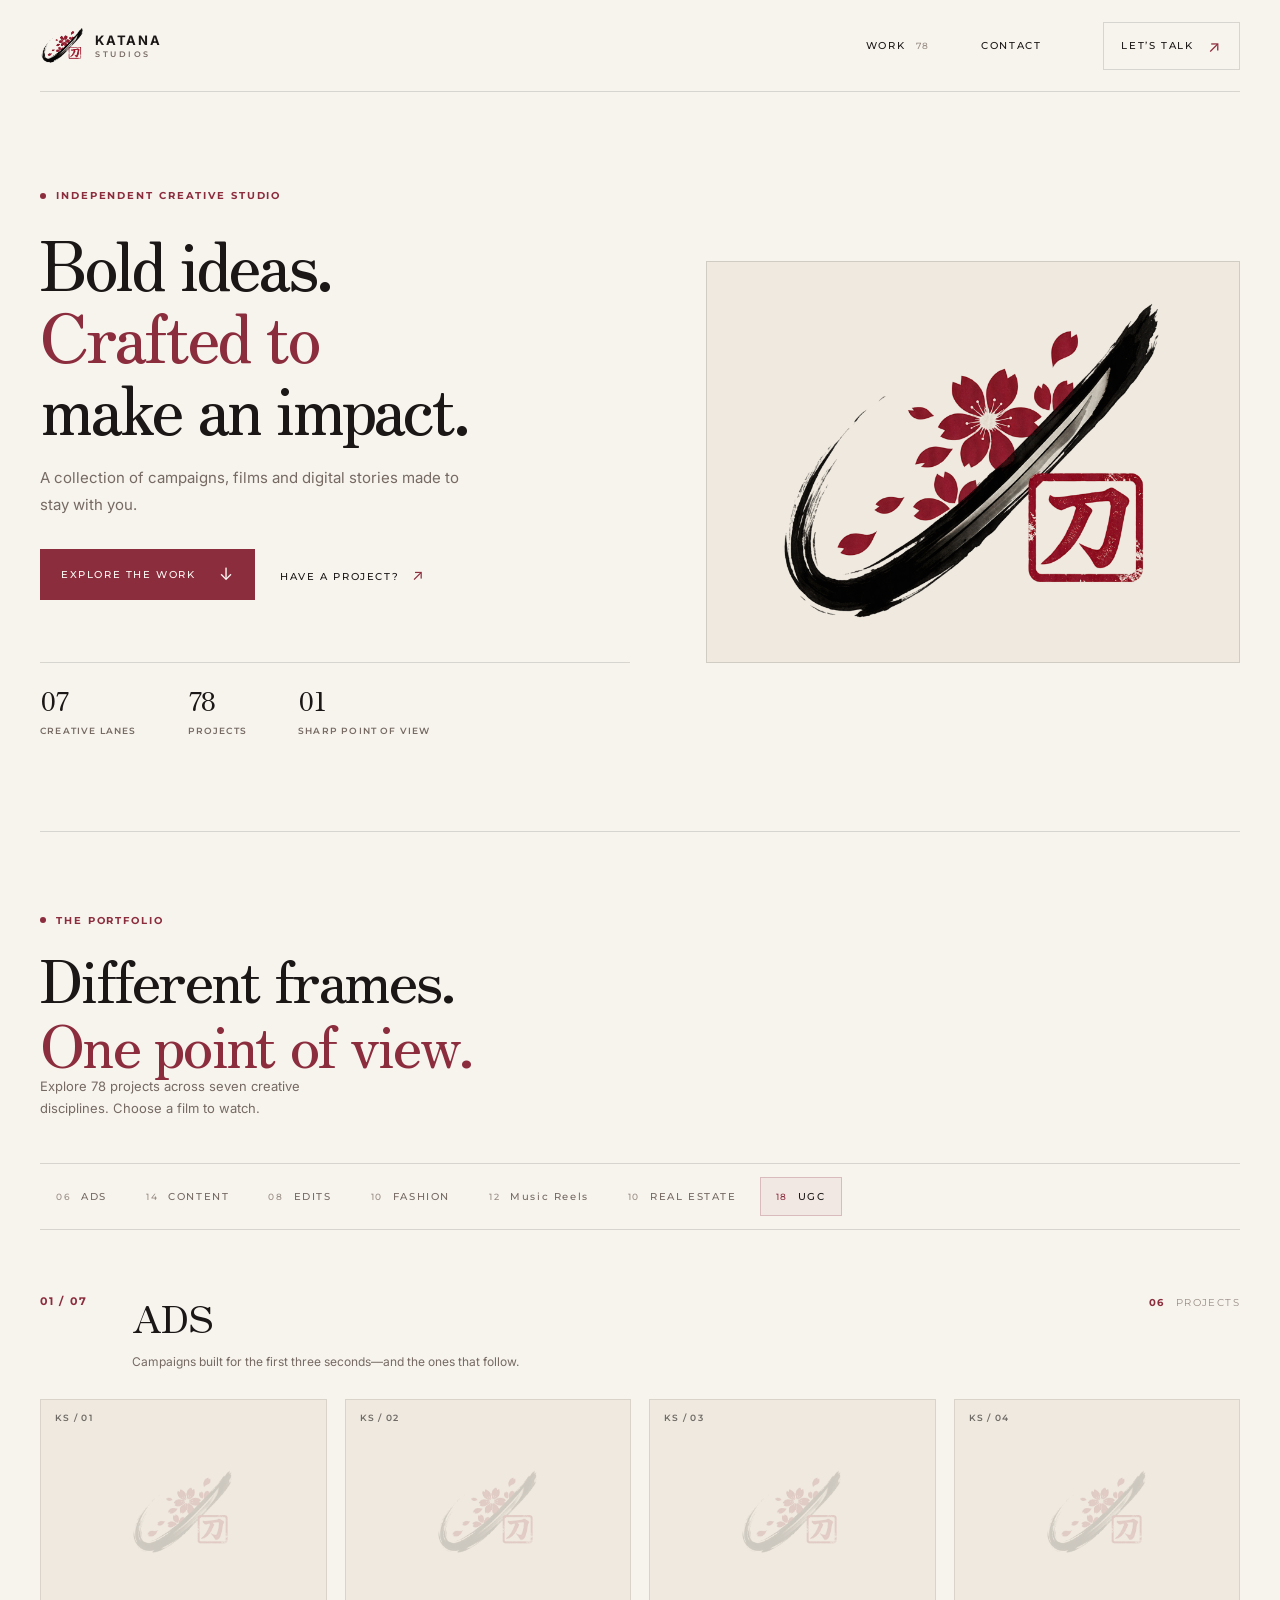
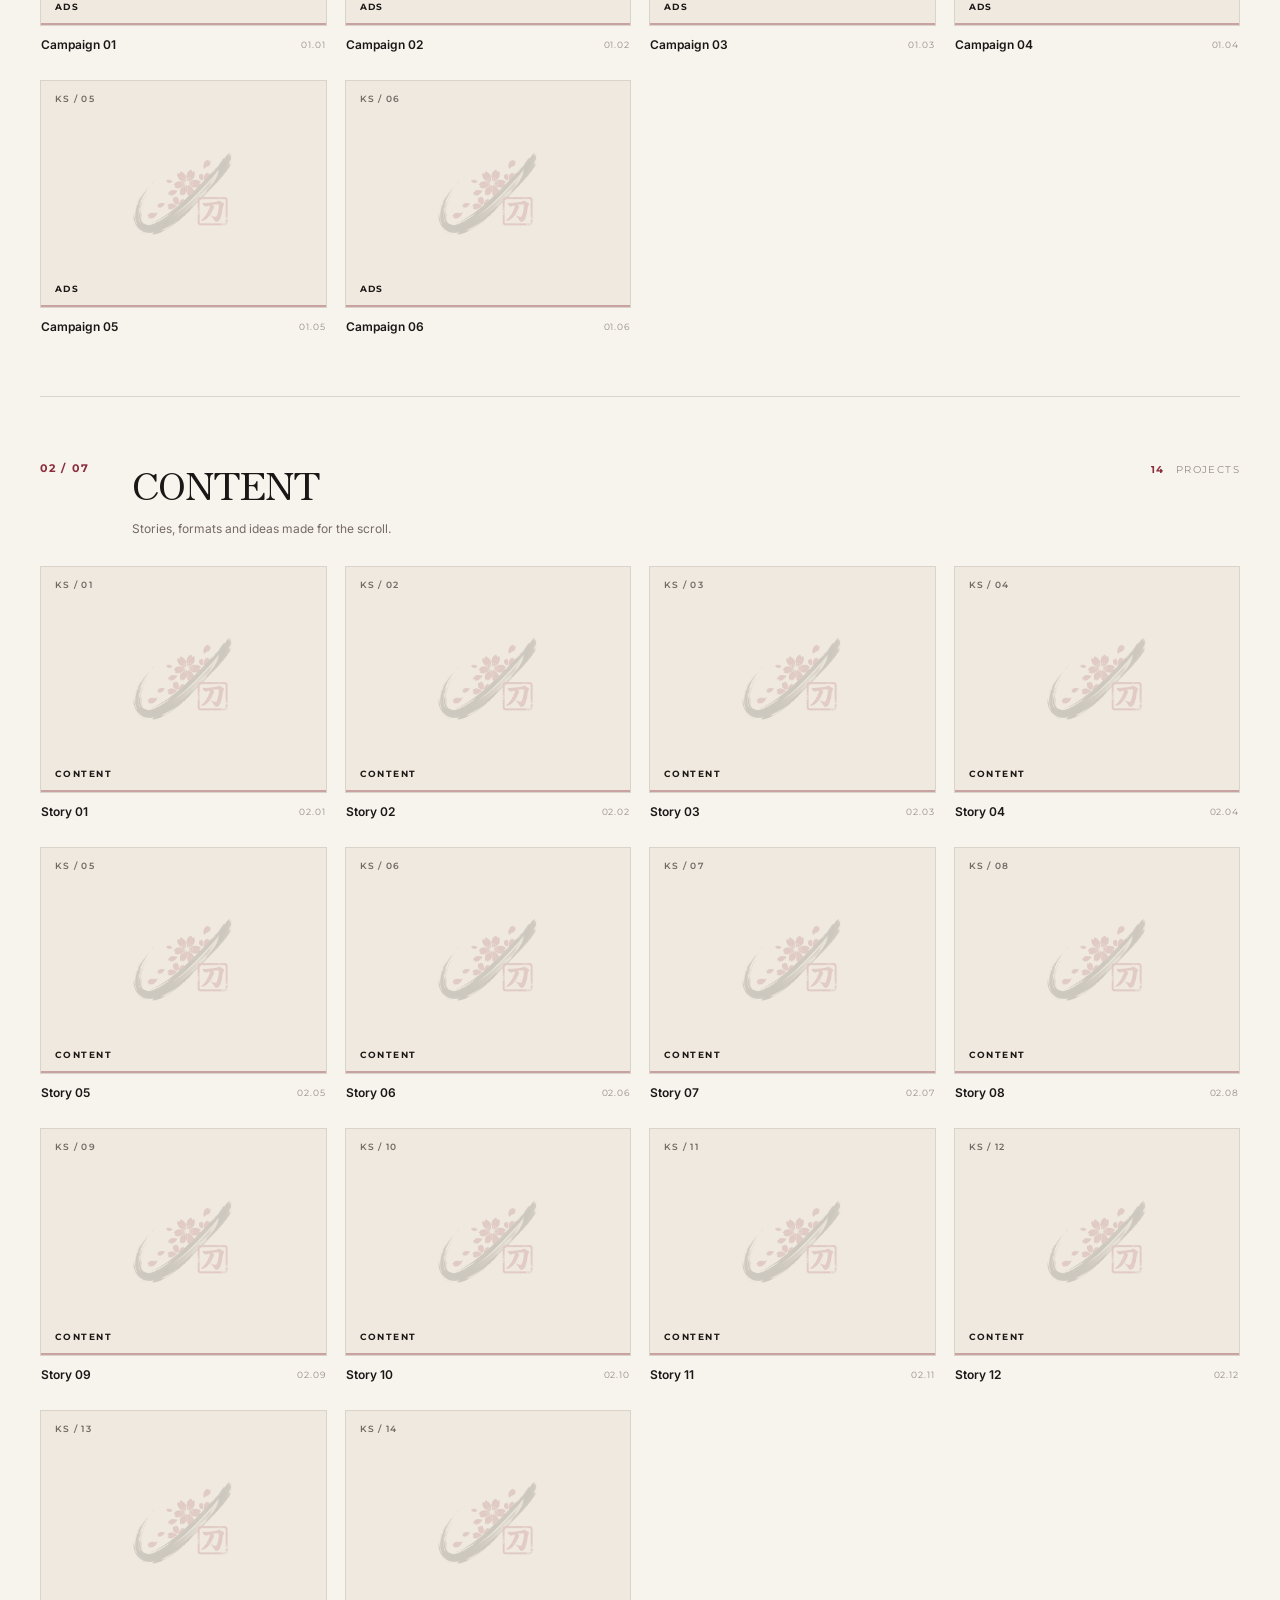
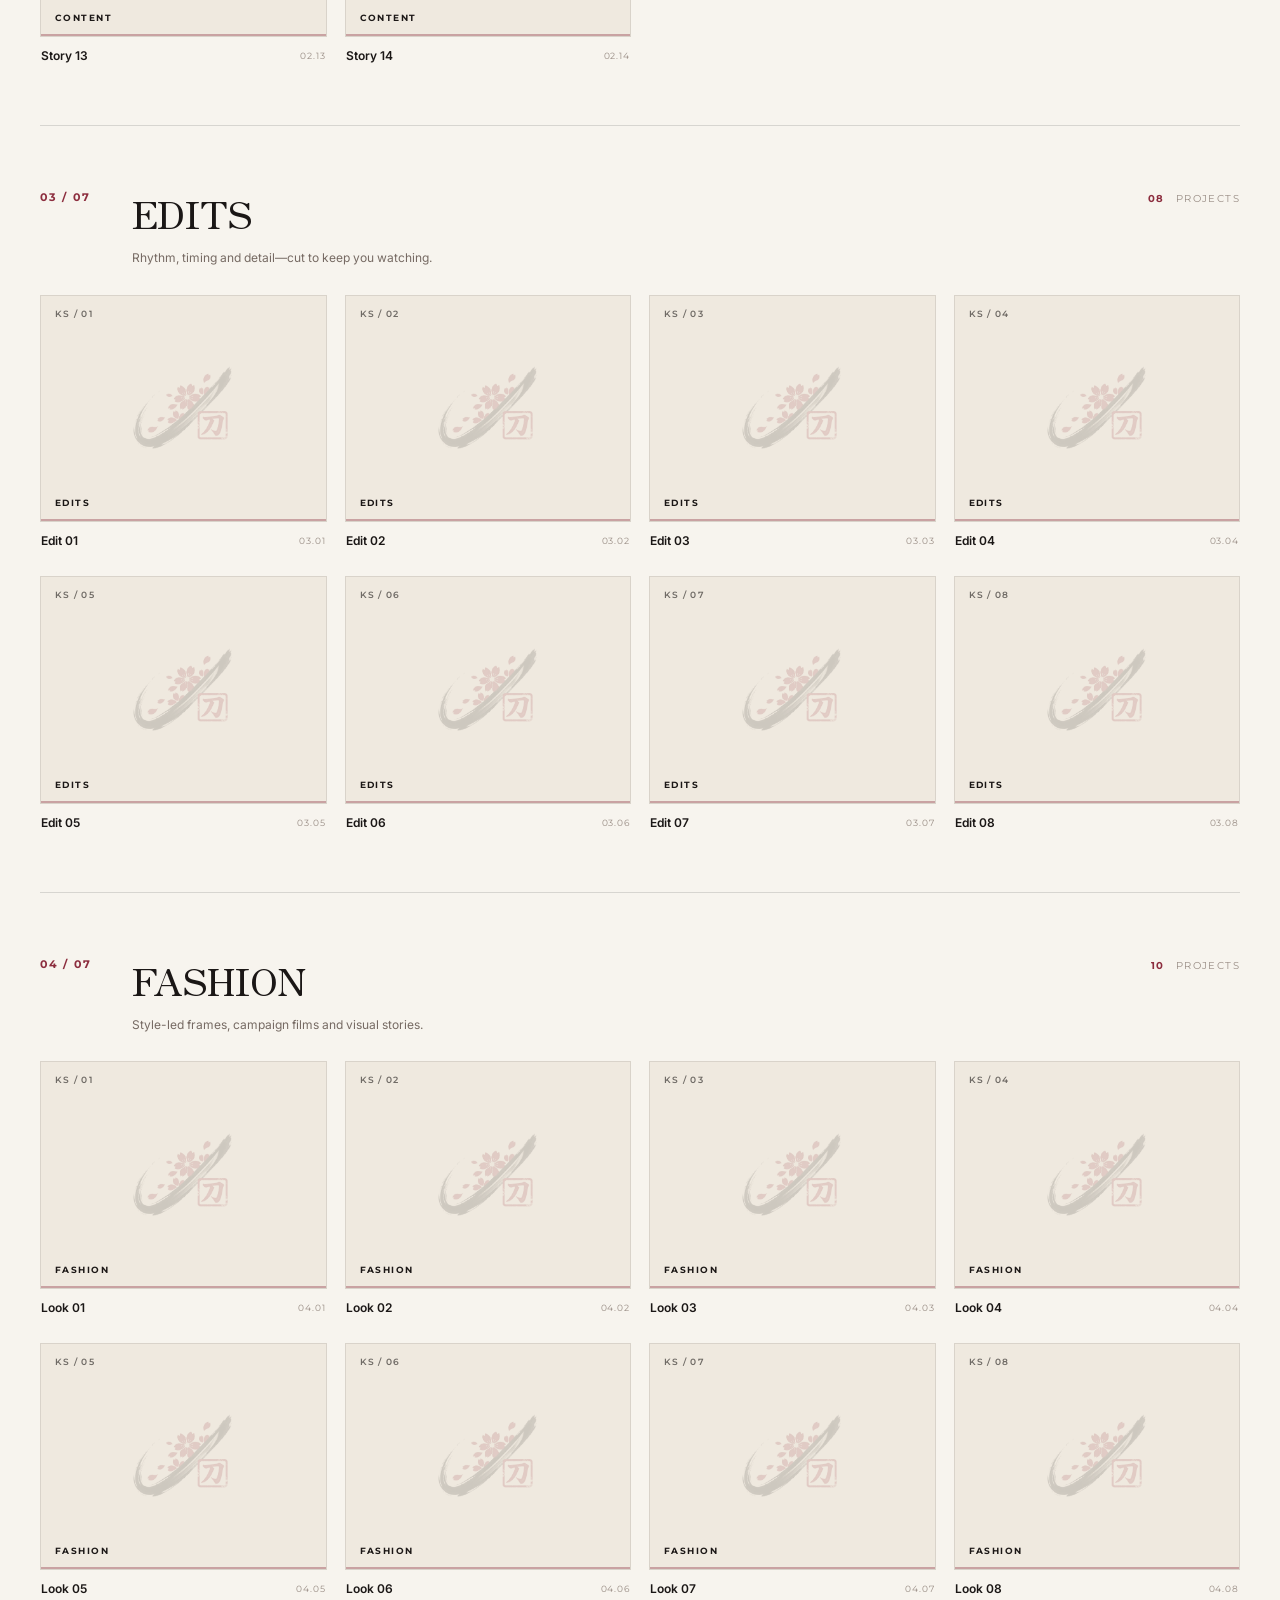
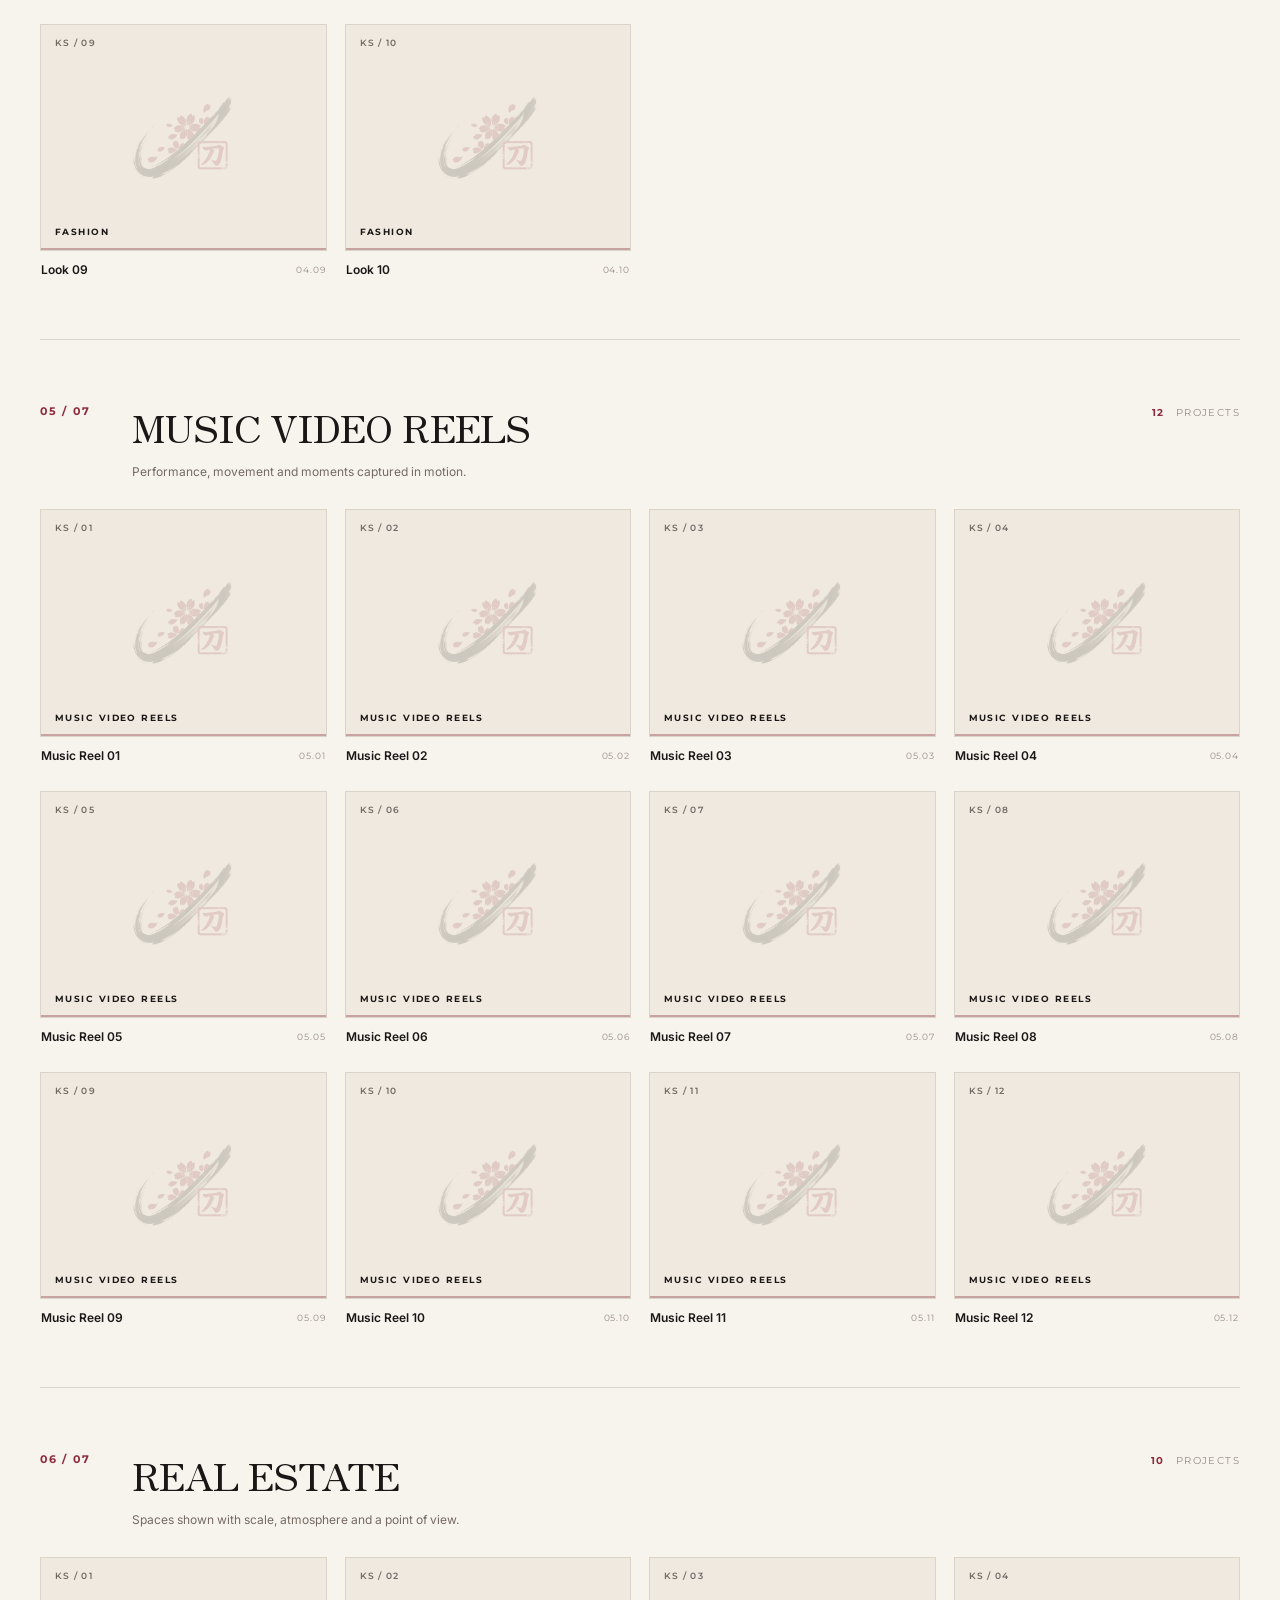
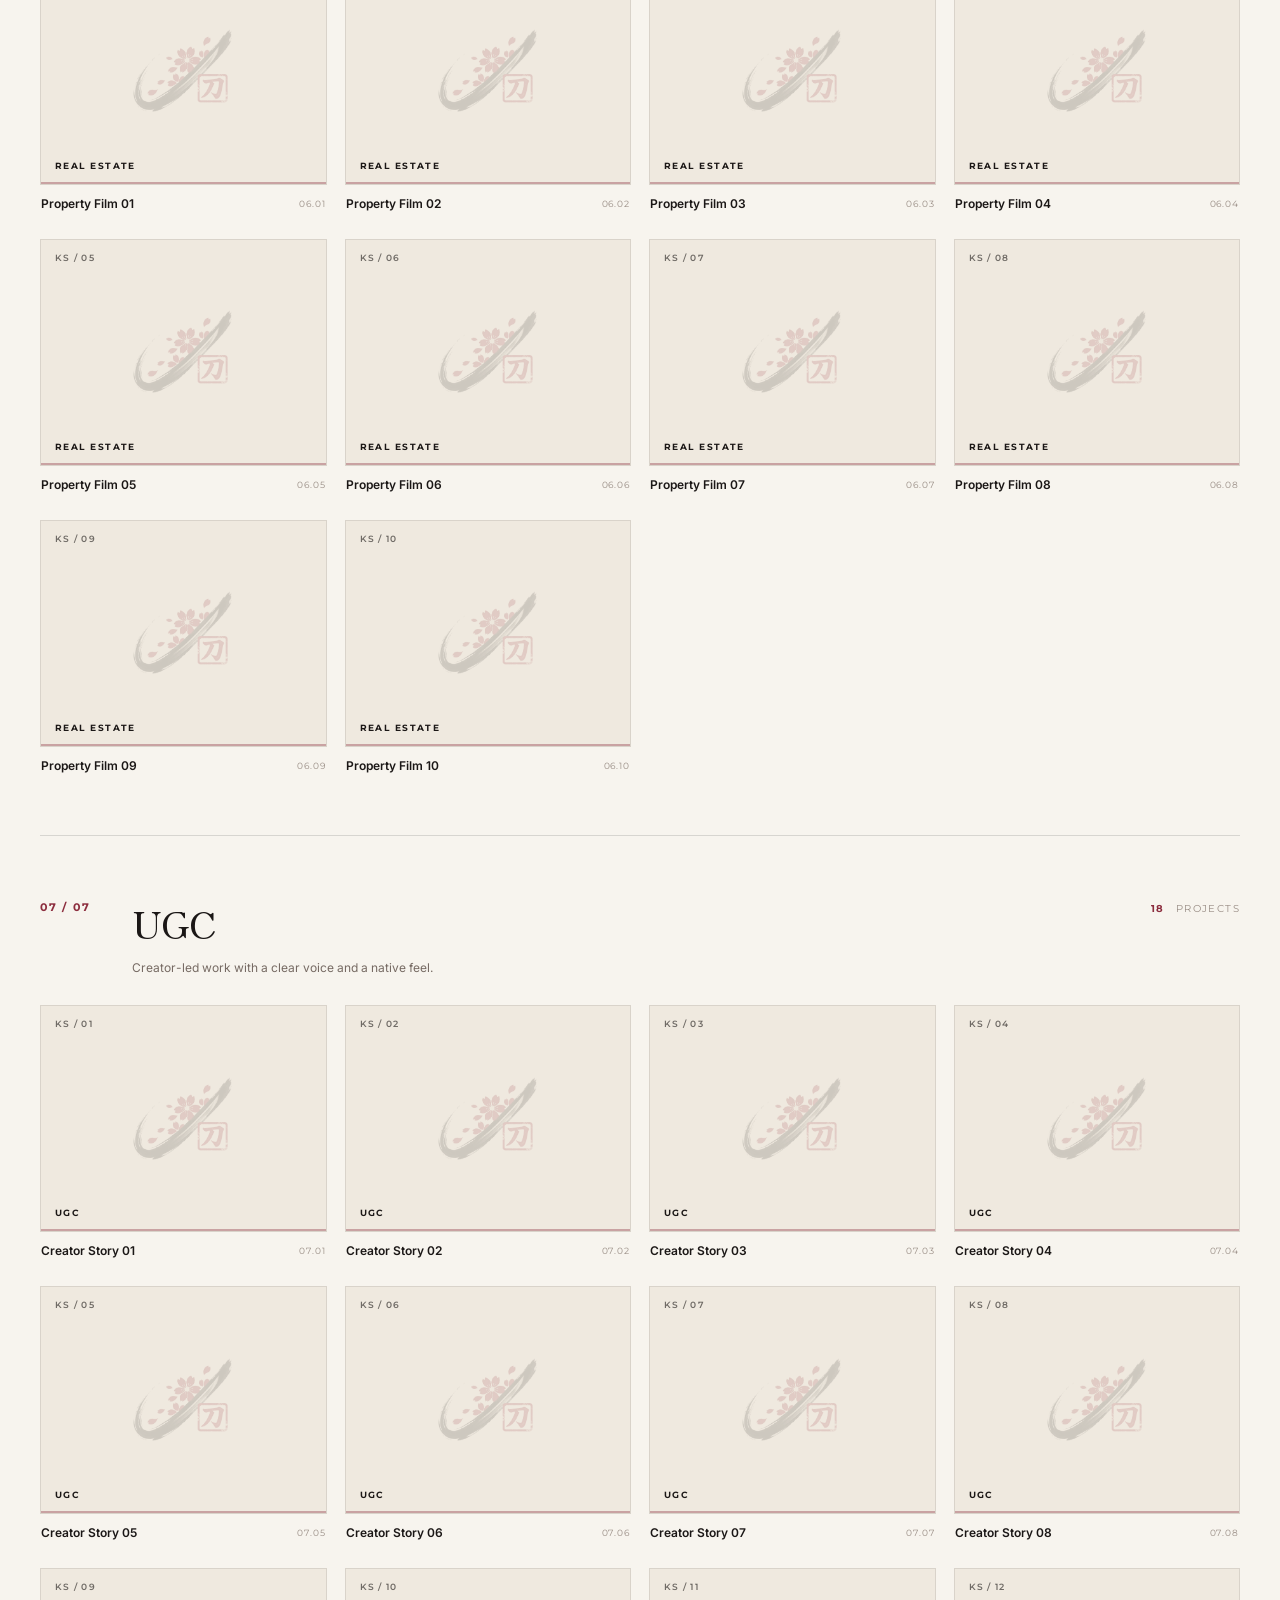
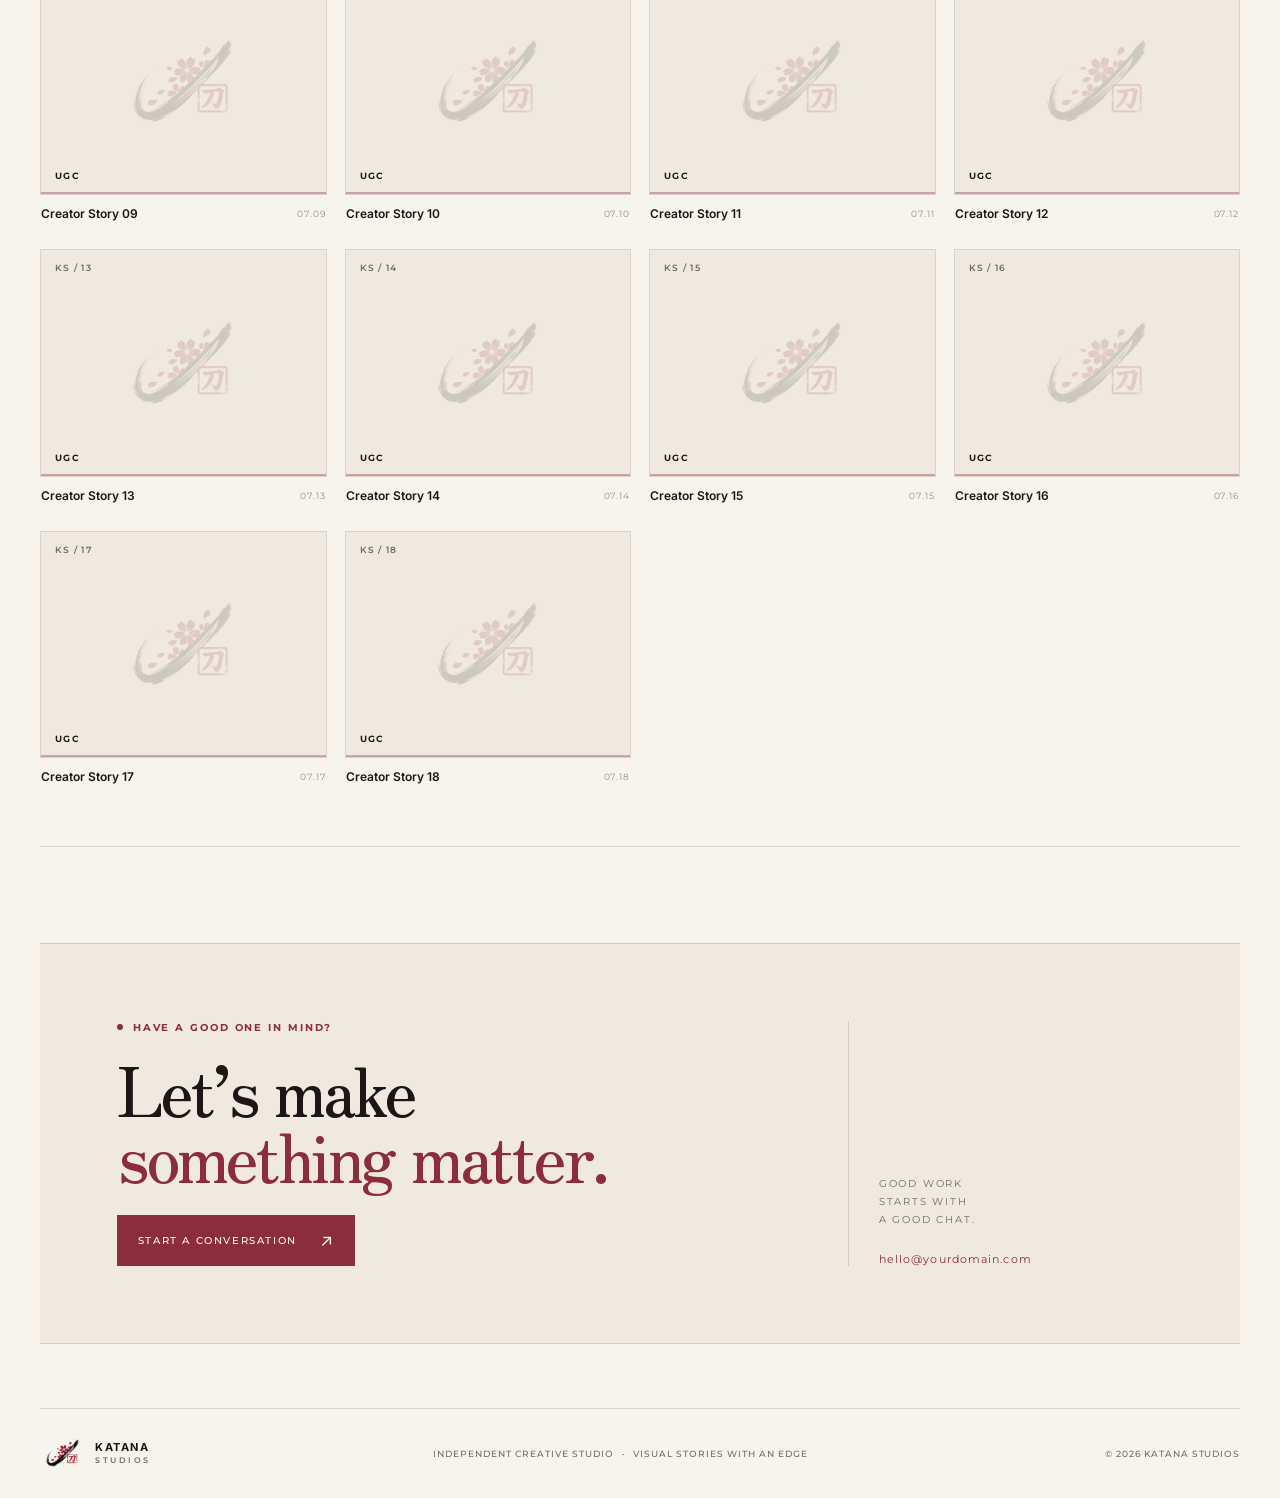
==== commit c2a9783d: "Clarify portfolio heading and description" ====
--- a/index.html
+++ b/index.html
@@ -50,11 +50,11 @@
       </section>
 
       <div class="portfolio-intro" id="work">
-        <div>
+        <div class="portfolio-intro__copy">
           <p class="eyebrow"><span class="eyebrow-dot"></span> THE PORTFOLIO</p>
           <h2>Different frames.<br><em>One point of view.</em></h2>
+          <p class="portfolio-intro__note">Explore 78 projects across seven creative disciplines. Choose a film to watch.</p>
         </div>
-        <p class="portfolio-intro__note">Browse the work by discipline. Select any project to play it here.</p>
       </div>
 
       <nav class="category-nav" id="categoryNav" aria-label="Jump to a portfolio category"></nav>
--- a/css/styles.css
+++ b/css/styles.css
@@ -386,6 +386,8 @@
 .hero-facts span { color: var(--muted); font-weight: 600; }
 
 .hero-art {
+  display: grid;
+  place-items: center;
   min-height: 390px;
   border: 1px solid var(--line);
   background: var(--surface);
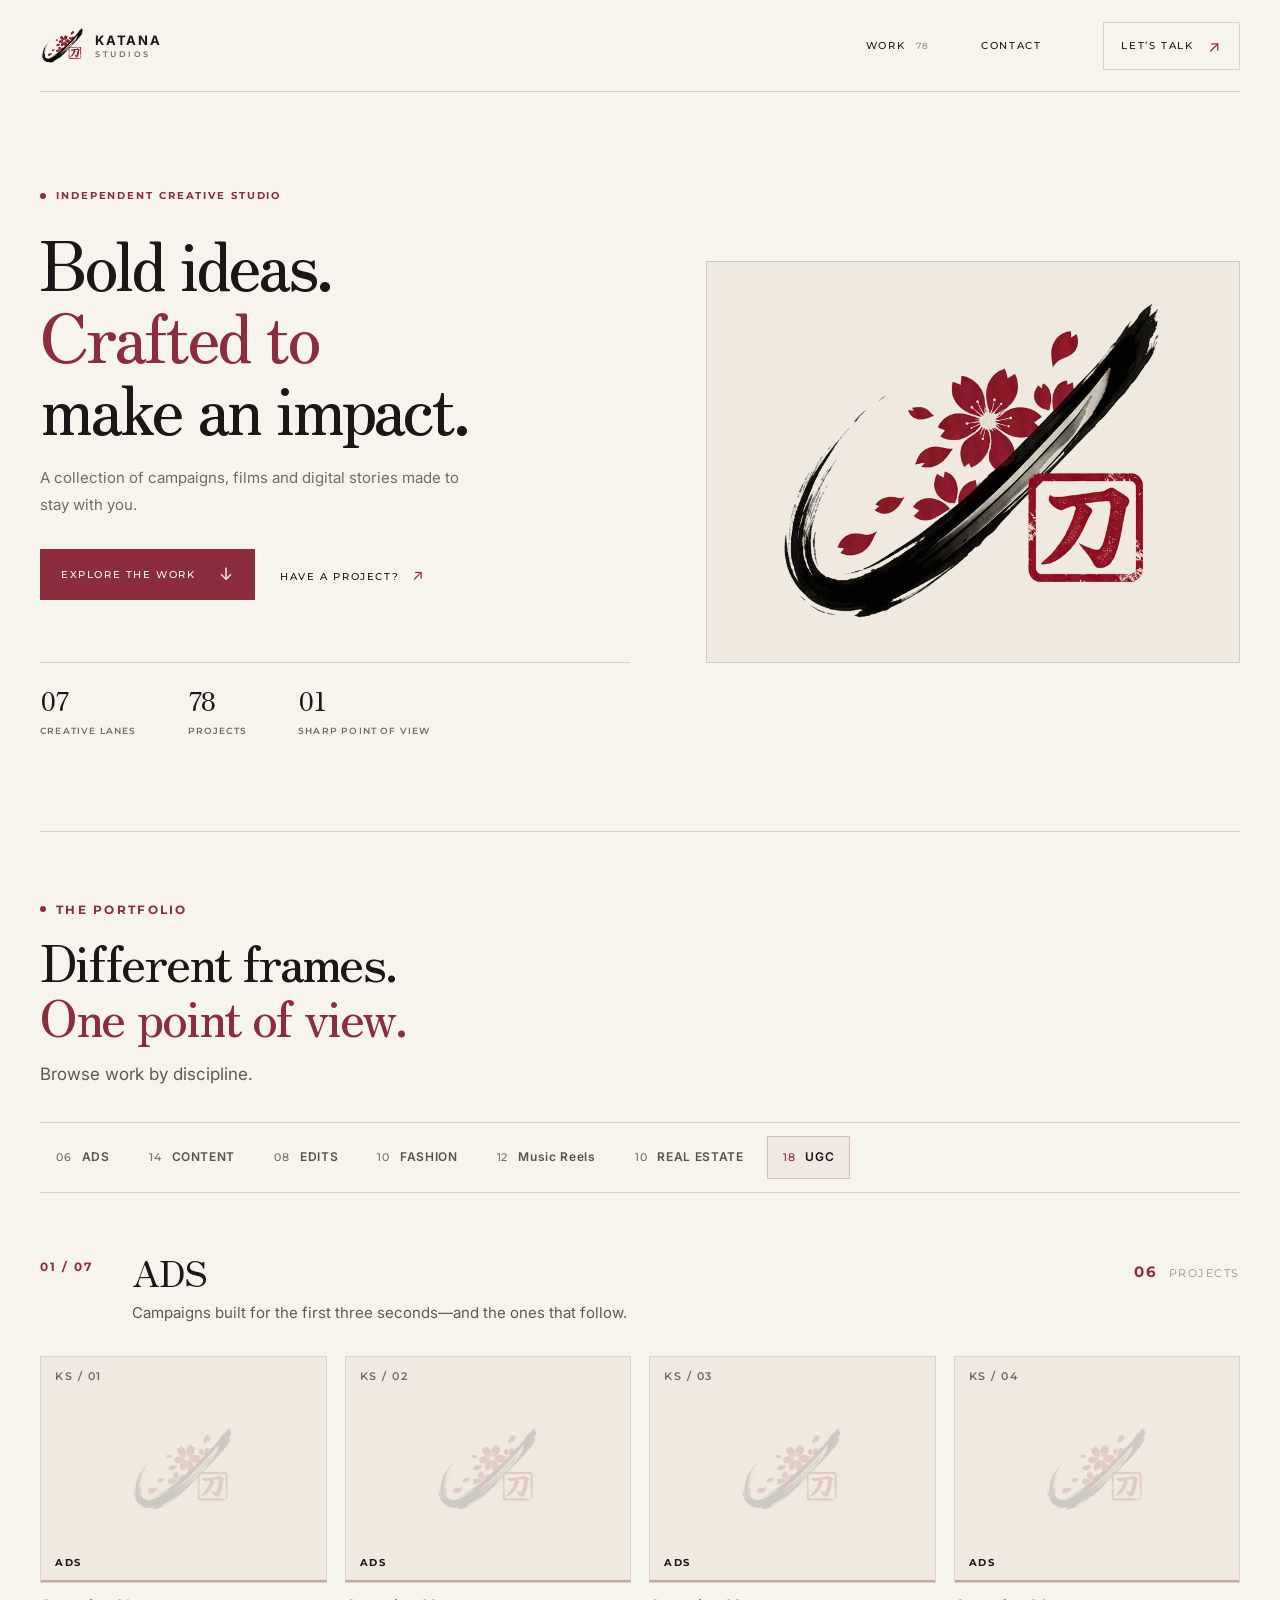
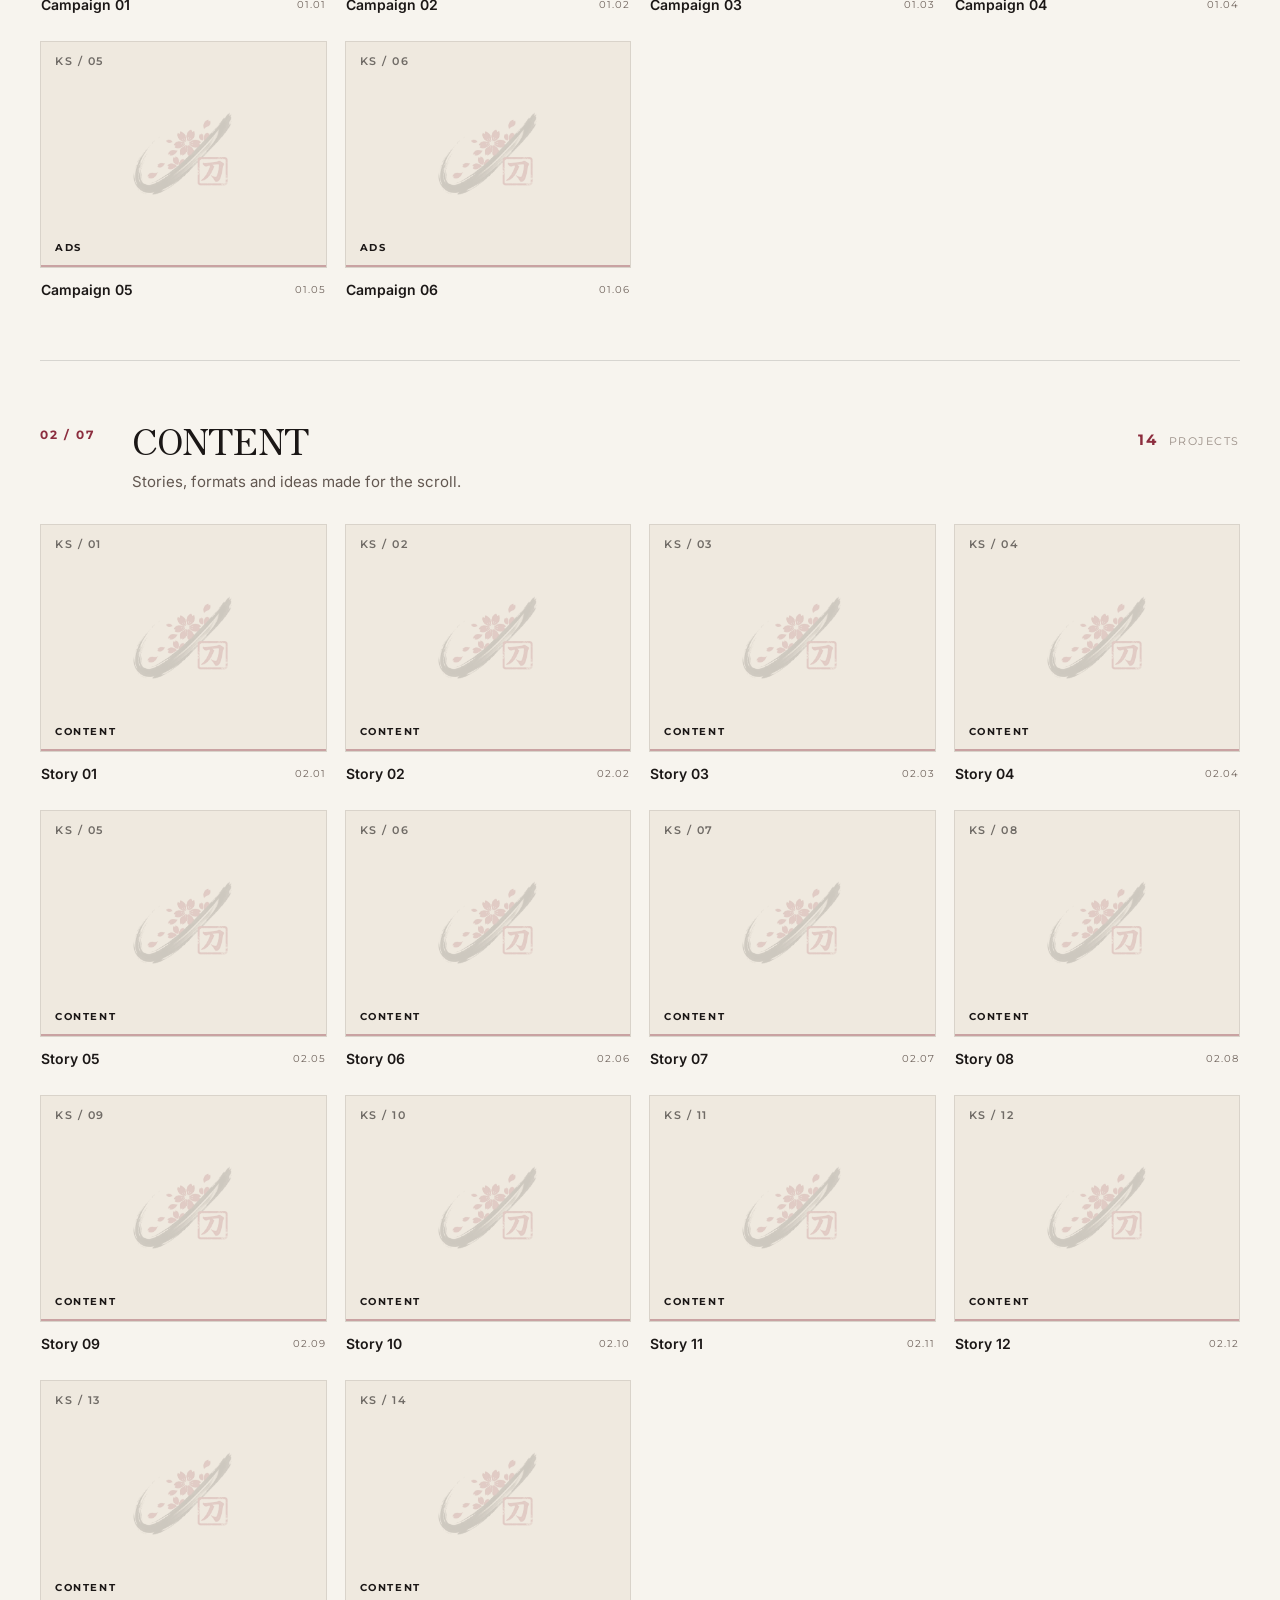
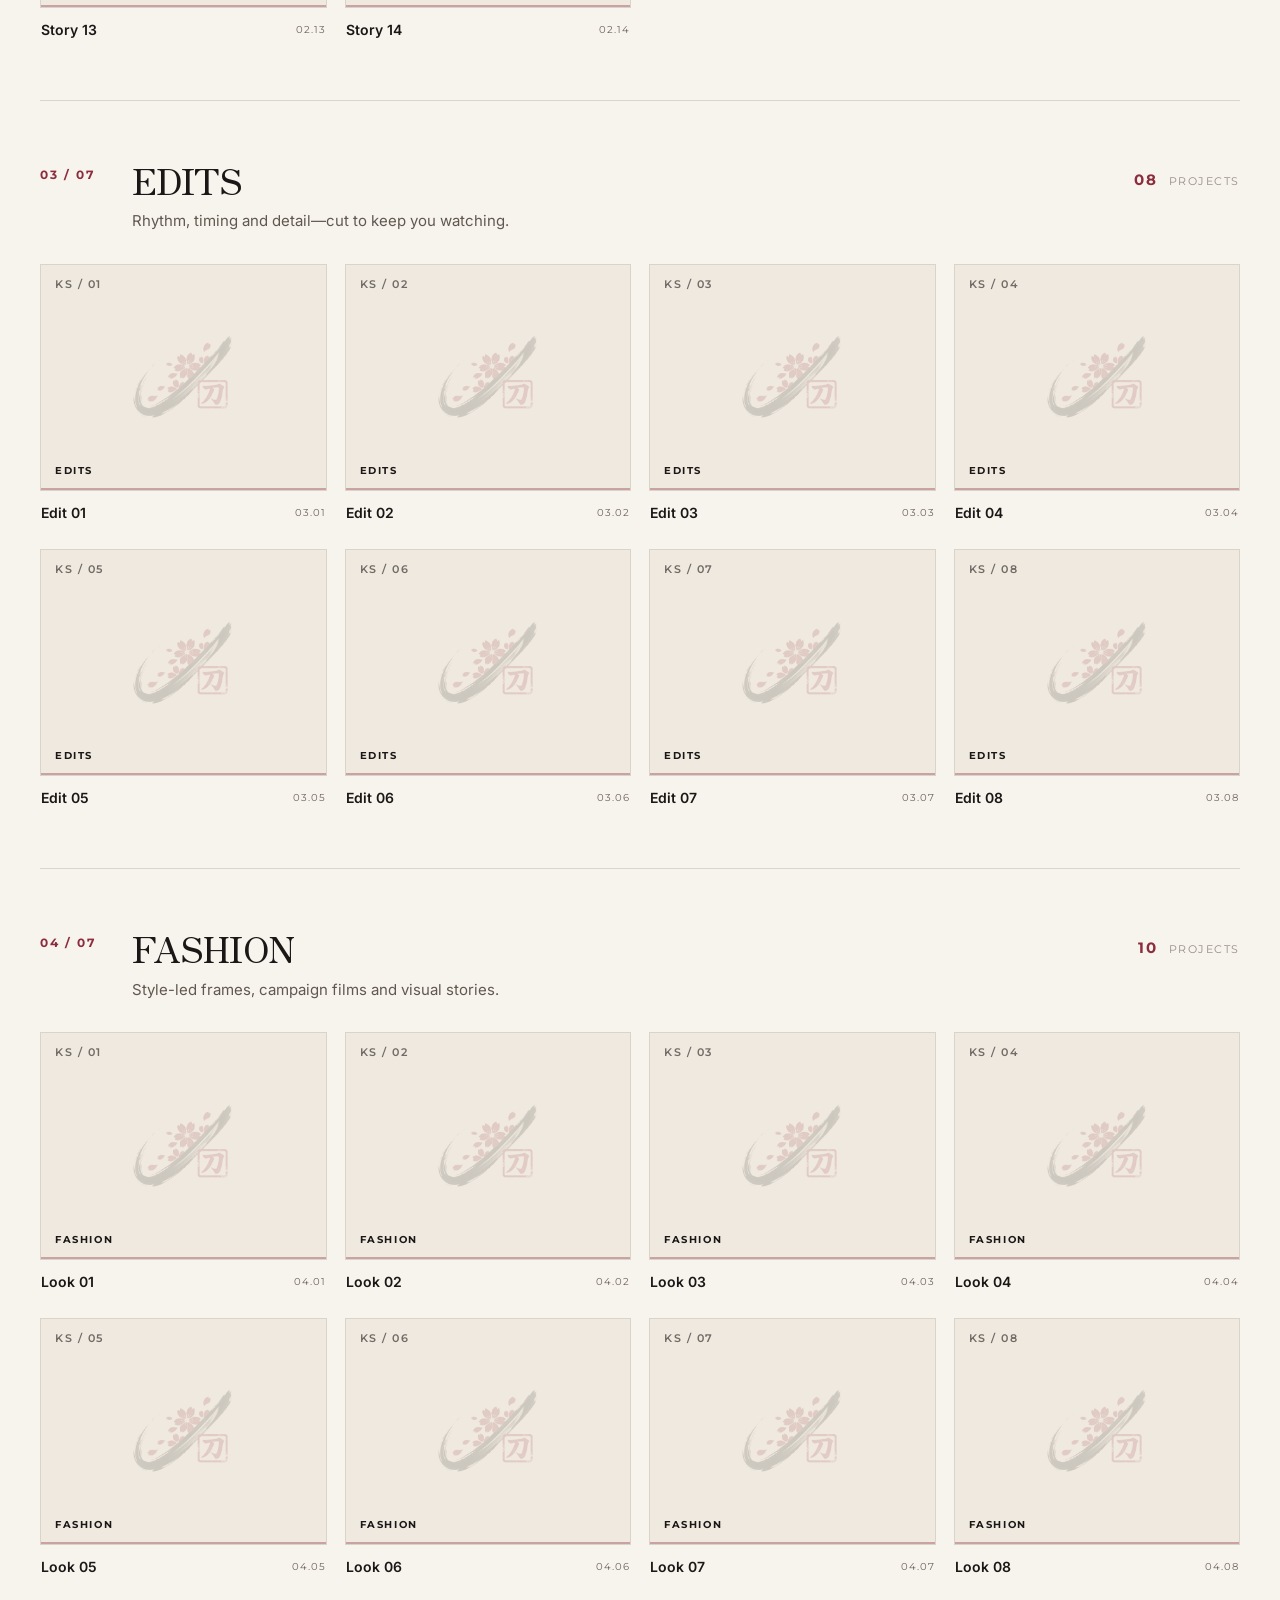
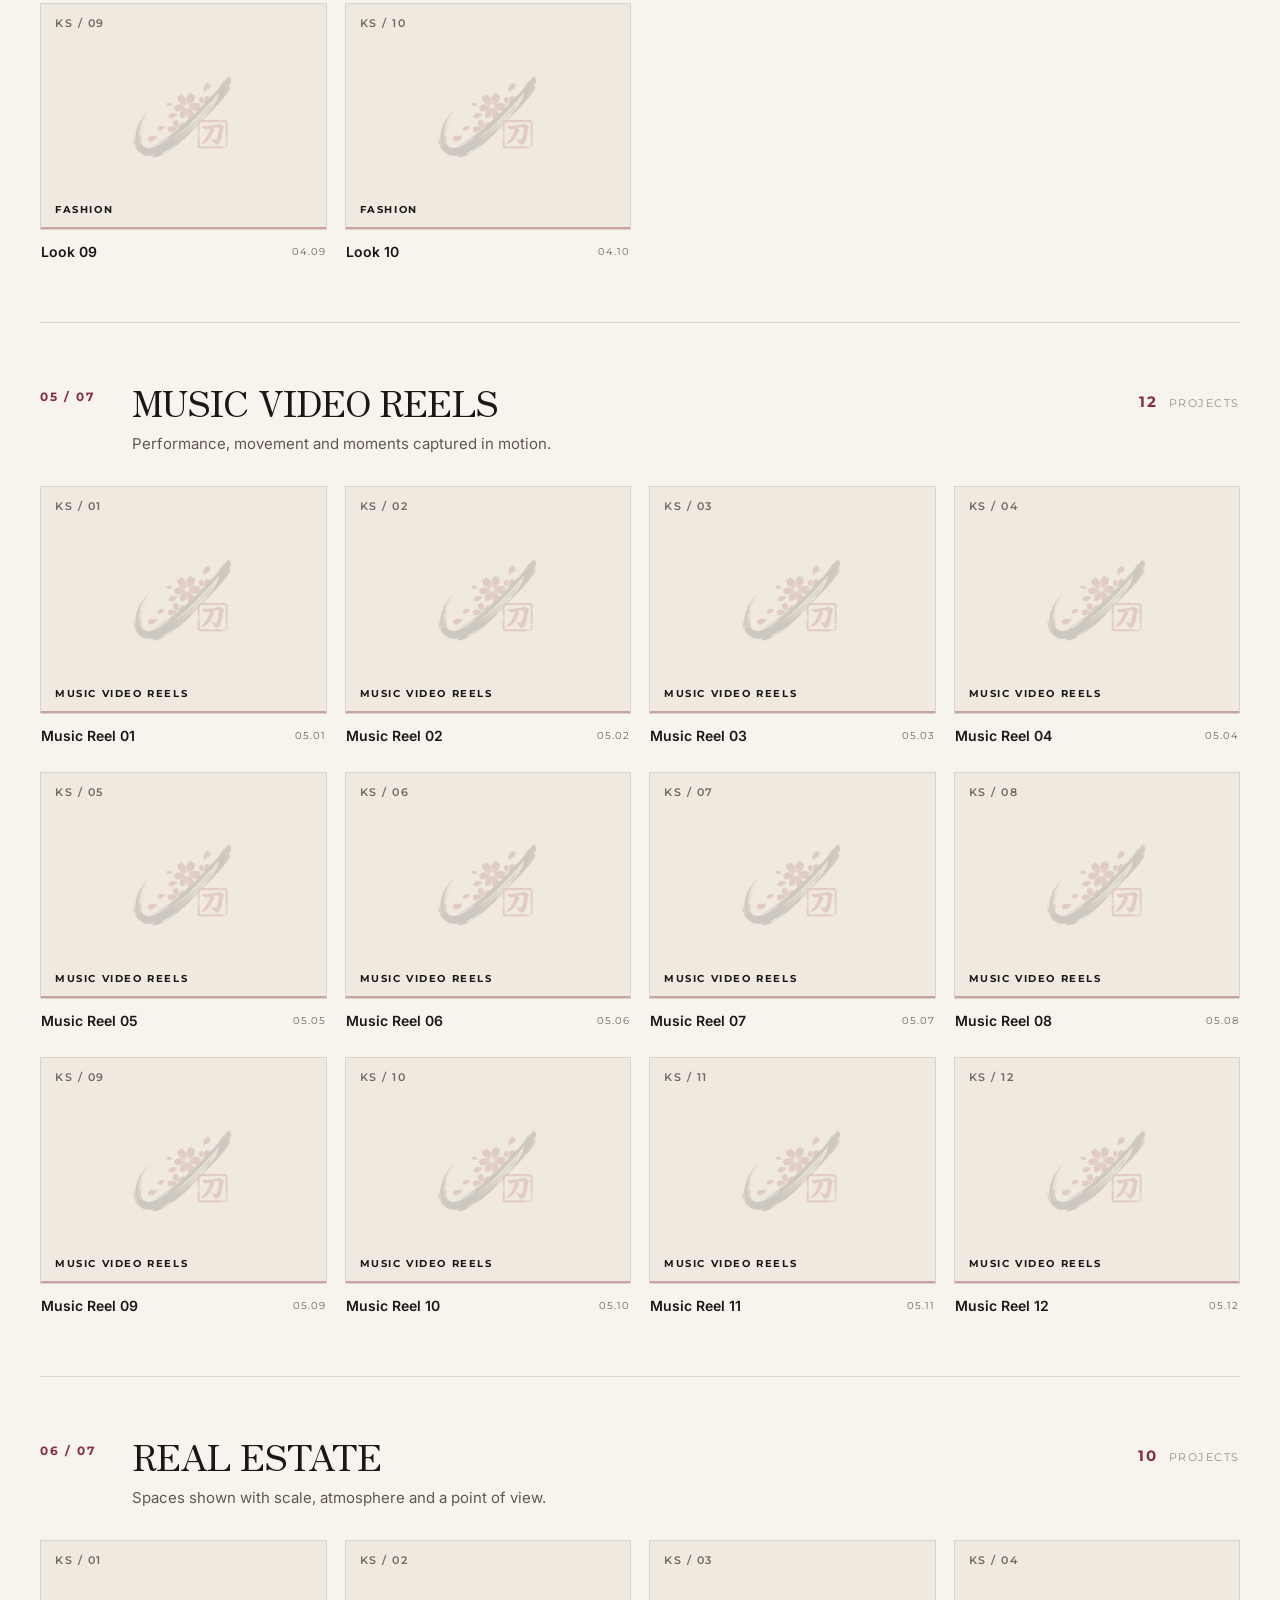
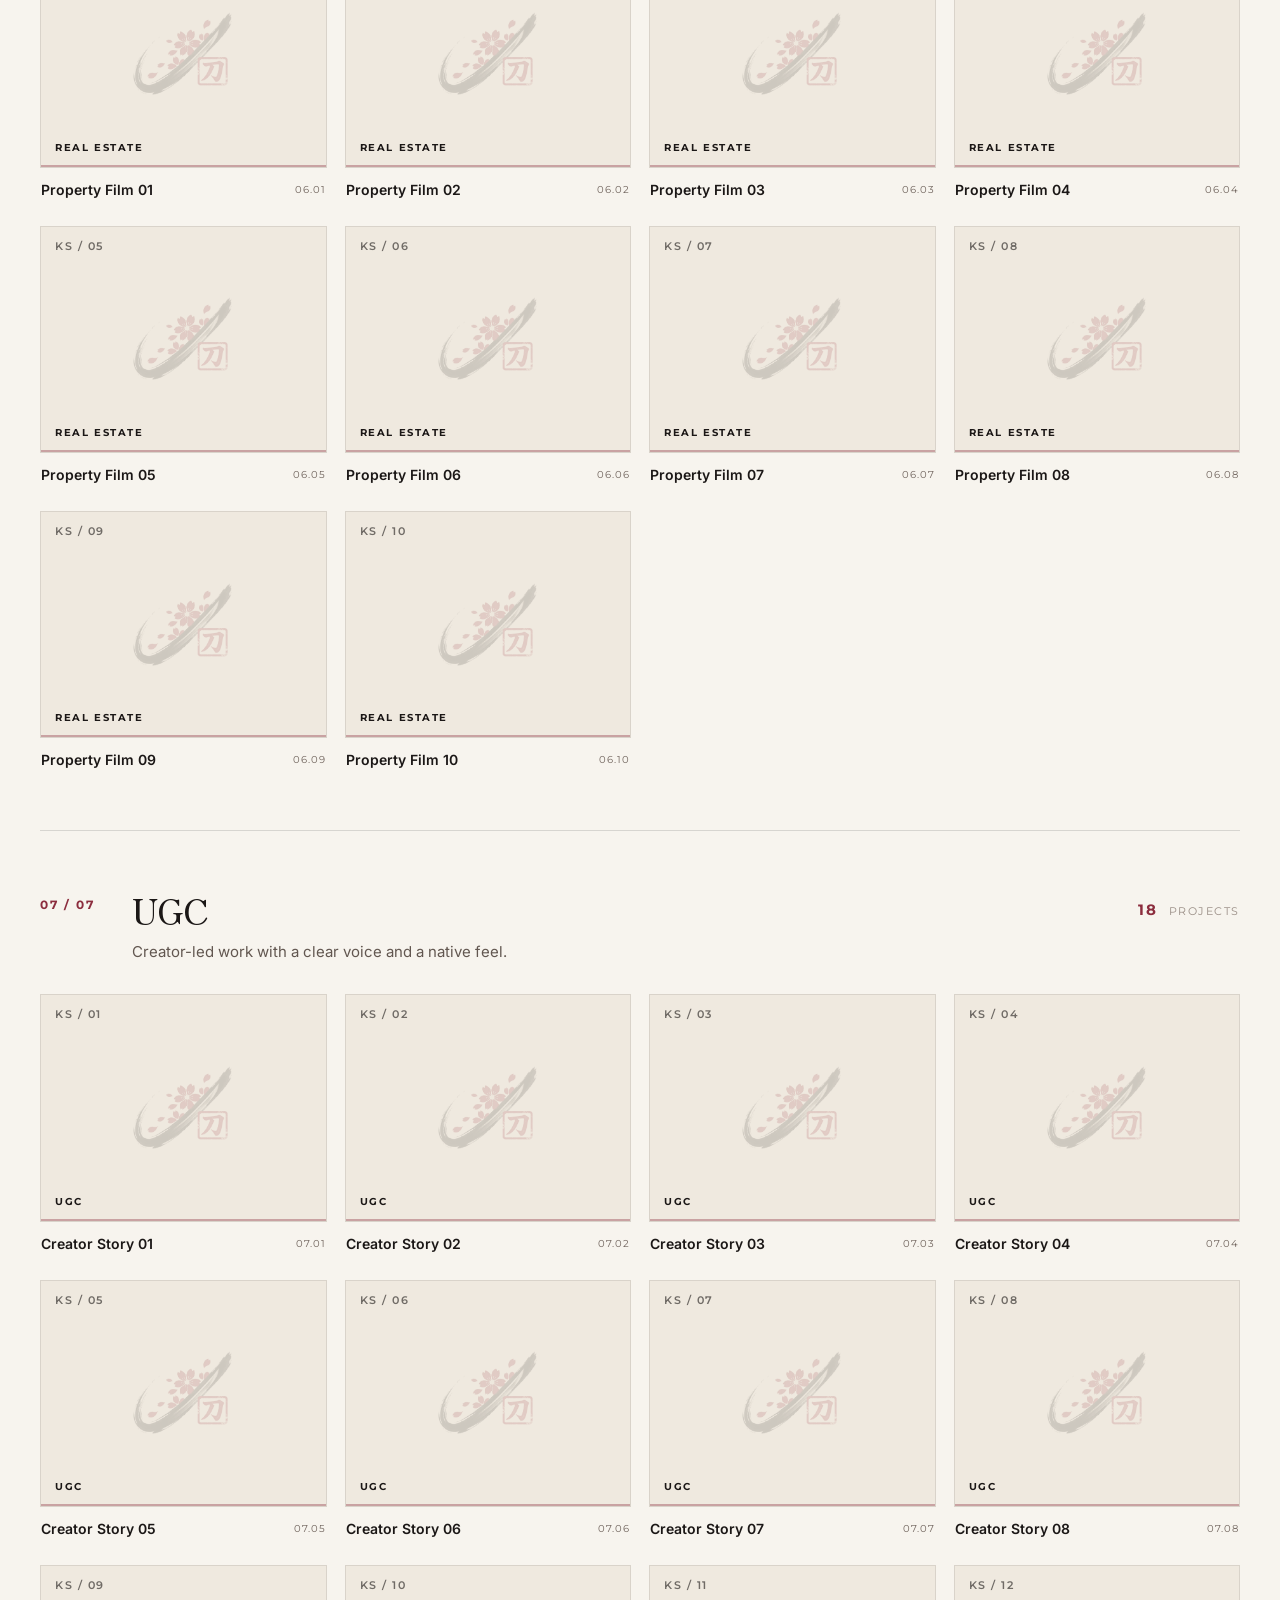
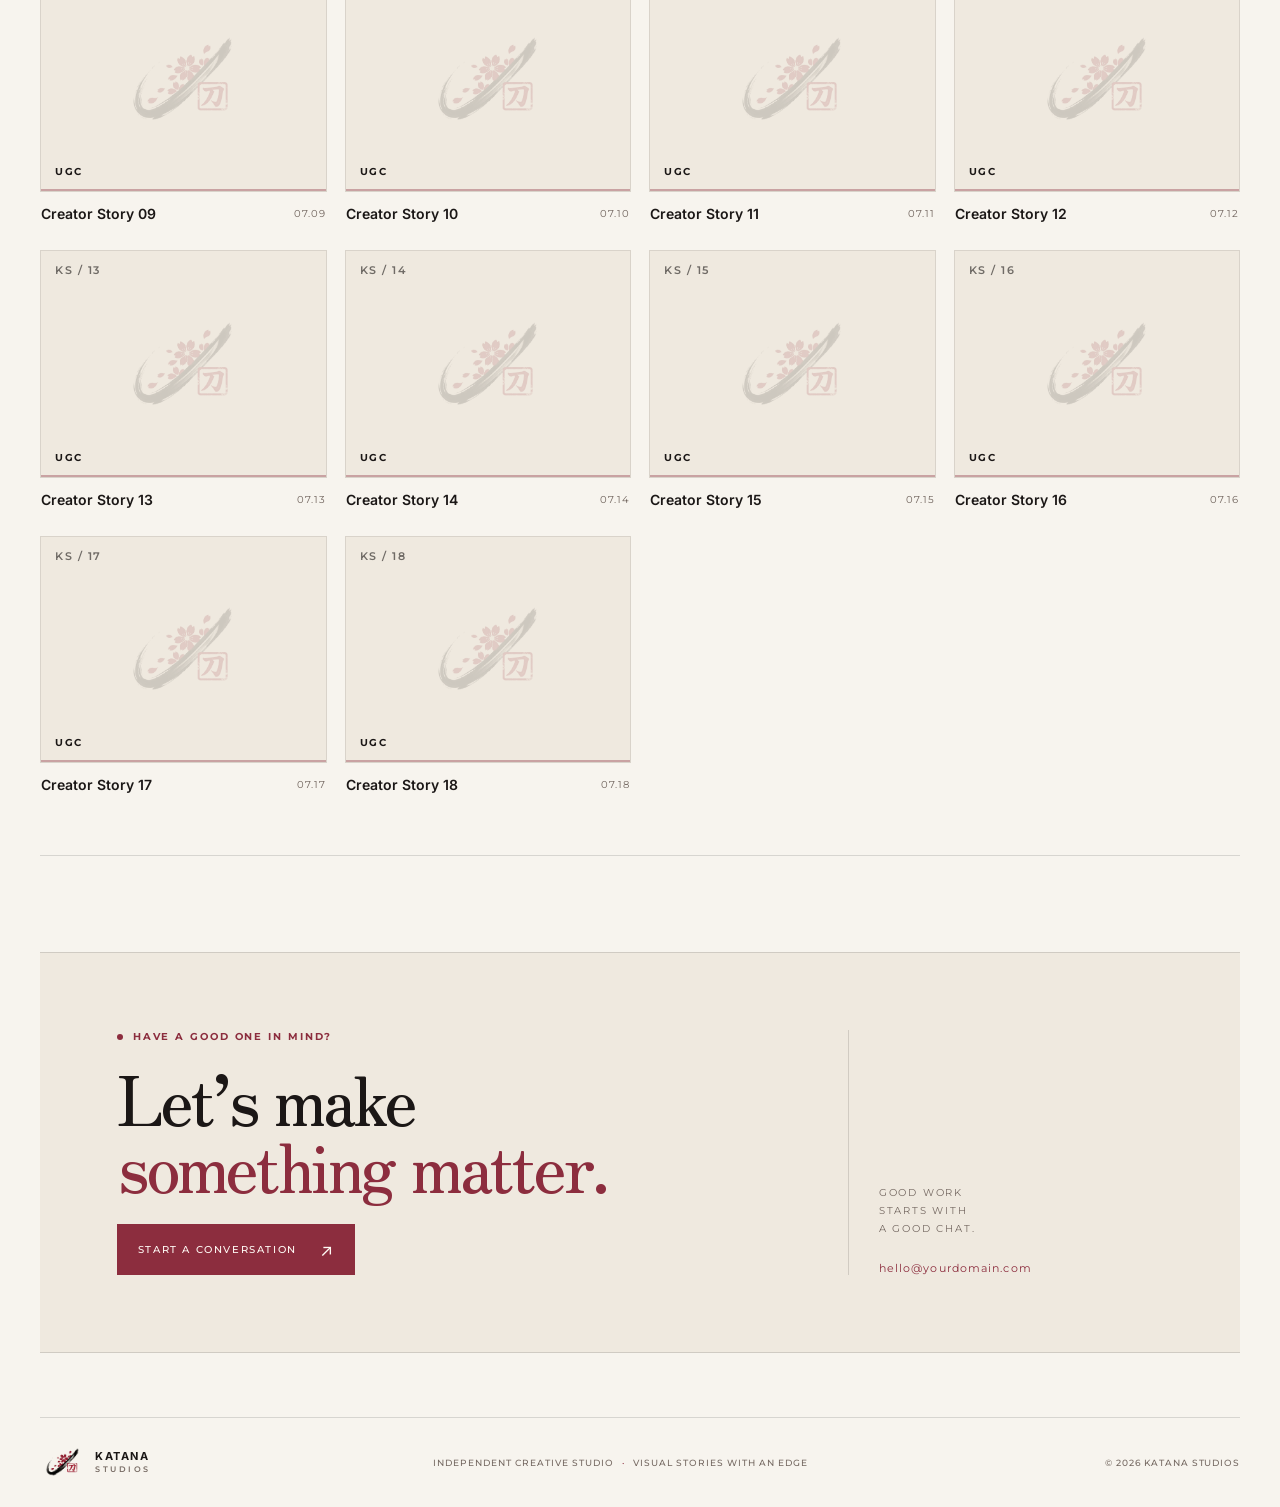
==== commit 648d5fbd: "Trim portfolio copy and remove player access note" ====
--- a/index.html
+++ b/index.html
@@ -53,7 +53,7 @@
         <div class="portfolio-intro__copy">
           <p class="eyebrow"><span class="eyebrow-dot"></span> THE PORTFOLIO</p>
           <h2>Different frames.<br><em>One point of view.</em></h2>
-          <p class="portfolio-intro__note">Explore 78 projects across seven creative disciplines. Choose a film to watch.</p>
+          <p class="portfolio-intro__note">Browse work by discipline.</p>
         </div>
       </div>
 
@@ -97,7 +97,6 @@
           <p>Paste a YouTube or Google Drive video URL into this project’s slot in <code>js/work.js</code>.</p>
         </div>
       </div>
-      <p class="dialog-footnote">For Google Drive playback, set the video’s sharing access to “Anyone with the link”.</p>
     </dialog>
 
     <script src="js/work.js"></script>
--- a/css/styles.css
+++ b/css/styles.css
@@ -497,4 +497,90 @@
   .portfolio-intro h2 { font-size: 2.55rem; }
   .contact-panel h2 { font-size: 2.85rem; }
 }
+
+/* Clear scan path for the portfolio: label, headline, description, filters, work. */
+.portfolio-intro {
+  display: block;
+  padding: 70px 0 34px;
+}
+.portfolio-intro__copy { max-width: 790px; }
+.portfolio-intro .eyebrow { margin-bottom: 0; font-size: 12px; }
+.portfolio-intro h2 {
+  max-width: 790px;
+  margin-top: 16px;
+  font-size: clamp(2.65rem, 4vw, 3.85rem);
+  line-height: 1.08;
+  letter-spacing: -.04em;
+}
+.portfolio-intro__note {
+  max-width: 62ch;
+  margin: 17px 0 0;
+  color: #625750;
+  font-size: 17px;
+  line-height: 1.65;
+}
+
+.category-nav a {
+  padding: 13px 15px;
+  color: #5d514b;
+  font: 600 12px/1.2 var(--font-sans);
+  letter-spacing: .055em;
+}
+.category-nav a span {
+  color: #786c65;
+  font: 500 11px/1 var(--font-mono);
+  letter-spacing: .08em;
+}
+.category-nav a:hover, .category-nav a[aria-current="location"] {
+  color: var(--ink);
+}
+
+.section-heading { margin-bottom: 30px; }
+.section-heading__main { display: block; }
+.section-heading h2 {
+  font-size: clamp(2rem, 2.8vw, 2.45rem);
+  line-height: 1.12;
+  letter-spacing: -.025em;
+}
+.section-heading__descriptor {
+  max-width: 620px;
+  margin-top: 10px;
+  color: #625750;
+  font-size: 15px;
+  line-height: 1.65;
+}
+.section-number { padding-top: 8px; font-size: 12px; }
+.section-count { padding-top: 11px; font-size: 11px; }
+.section-count strong { font-size: 15px; }
+.poster-index { font-size: 11px; }
+.poster-category { font-size: 10px; }
+.work-card__caption { padding-top: 13px; }
+.work-card__title { font-size: 14px; }
+.work-card__meta { color: #71655e; font-size: 10px; }
+
+@media (max-width: 760px) {
+  .portfolio-intro { padding: 56px 0 27px; }
+  .portfolio-intro h2 { font-size: clamp(2.7rem, 8vw, 3.7rem); }
+  .portfolio-intro__note { max-width: 56ch; font-size: 16px; }
+  .category-nav a { padding: 11px 12px; font-size: 11px; }
+  .category-nav a span { font-size: 10px; }
+  .section-heading { grid-template-columns: 35px minmax(0, 1fr) auto; gap: 9px; }
+  .section-heading h2 { font-size: clamp(1.8rem, 6vw, 2.35rem); }
+  .section-heading__descriptor { font-size: 14px; }
+  .section-count { font-size: 10px; }
+  .section-count strong { font-size: 13px; }
+  .work-card__title { font-size: 13px; }
+  .work-card__meta { font-size: 9px; }
+}
+
+@media (max-width: 430px) {
+  .portfolio-intro h2 { font-size: clamp(2.4rem, 10vw, 2.85rem); }
+  .portfolio-intro__note { font-size: 15px; }
+  .section-heading { grid-template-columns: 29px minmax(0, 1fr) auto; gap: 7px; }
+  .section-heading h2 { font-size: 1.65rem; }
+  .section-heading__descriptor { font-size: 13px; }
+  .section-count { font-size: 9px; }
+  .poster-index { font-size: 9px; }
+  .poster-category { font-size: 8px; }
+}
 
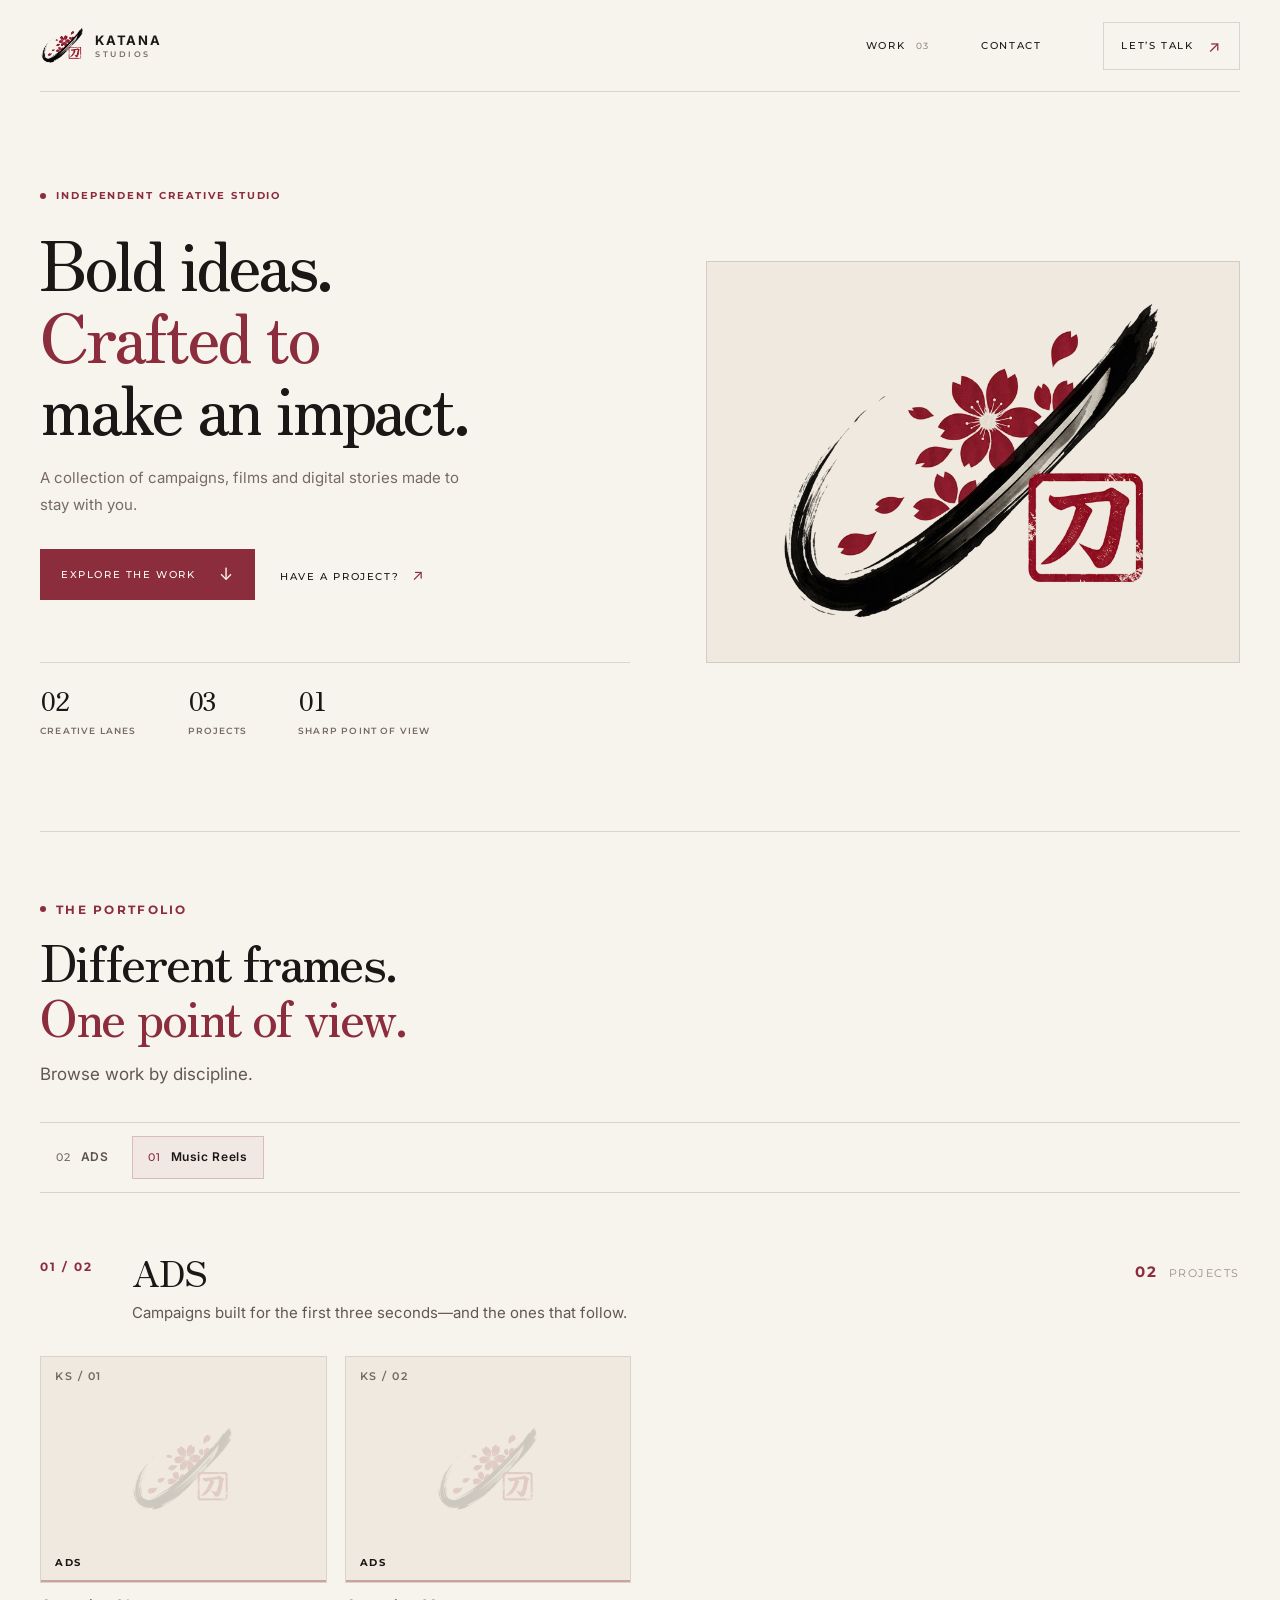
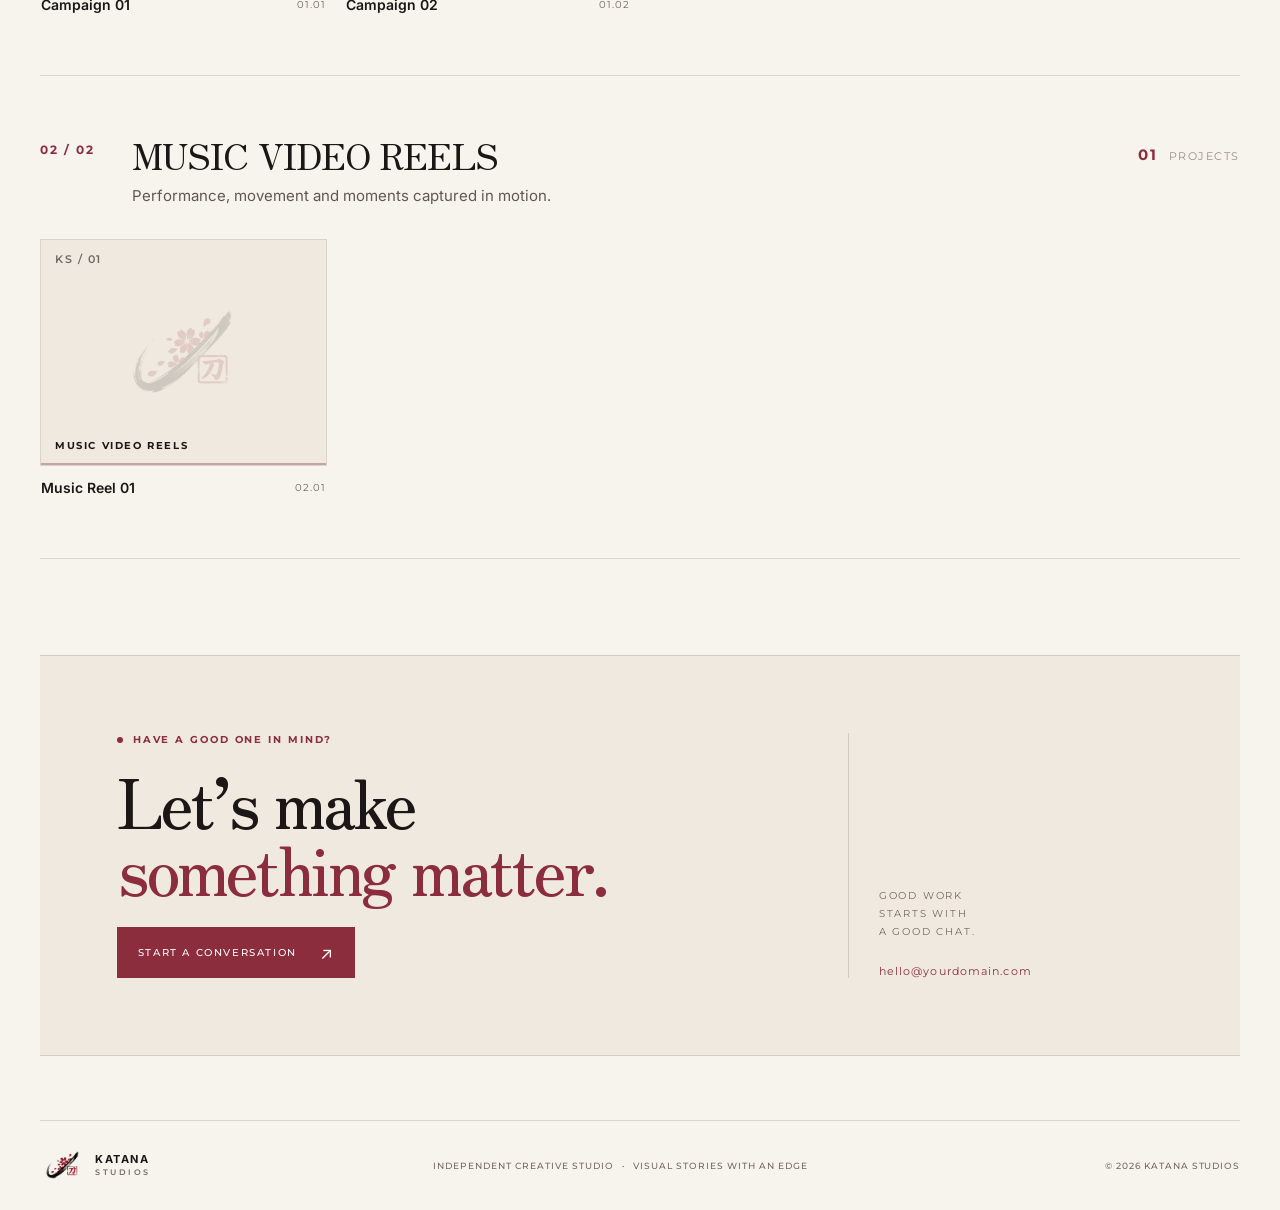
==== commit 7b469da9: "Remove portfolio links that fail playback" ====
--- a/index.html
+++ b/index.html
@@ -21,7 +21,7 @@
         <span class="brand-name"><strong>KATANA</strong><small>STUDIOS</small></span>
       </a>
       <nav class="primary-nav" aria-label="Main navigation">
-        <a href="#work">WORK <span>78</span></a>
+        <a href="#work">WORK <span data-nav-video-total>03</span></a>
         <a href="#contact">CONTACT</a>
       </nav>
       <a class="header-cta" href="#contact">LET’S TALK <span aria-hidden="true">↗</span></a>
@@ -38,8 +38,8 @@
             <a class="text-link" href="#contact">HAVE A PROJECT? <span aria-hidden="true">↗</span></a>
           </div>
           <div class="hero-facts" aria-label="Portfolio overview">
-            <div><strong data-total-categories>07</strong><span>CREATIVE LANES</span></div>
-            <div><strong data-total-videos>78</strong><span>PROJECTS</span></div>
+            <div><strong data-total-categories>02</strong><span>CREATIVE LANES</span></div>
+            <div><strong data-total-videos>03</strong><span>PROJECTS</span></div>
             <div><strong>01</strong><span>SHARP POINT OF VIEW</span></div>
           </div>
         </div>
@@ -103,4 +103,3 @@
     <script src="js/site.js"></script>
   </body>
 </html>
-
--- a/css/styles.css
+++ b/css/styles.css
@@ -222,7 +222,6 @@
 .player-empty h3 { margin: 12px 0 7px; font-size: 20px; font-weight: 600; letter-spacing: -0.04em; }
 .player-empty p:last-child { margin: 0; color: var(--muted); font-size: 12px; line-height: 1.7; }
 .player-empty code { color: var(--orange-light); font: 11px var(--font-mono); }
-.dialog-footnote { margin: 0; padding: 13px 20px; color: var(--muted); font: 10px var(--font-mono); letter-spacing: 0.04em; }
 
 @media (max-width: 1050px) {
   .site-header, main, .site-footer { width: min(calc(100% - 48px), var(--page-width)); }
@@ -313,7 +312,6 @@
   .player-empty { padding: 14px; }
   .player-empty h3 { font-size: 17px; }
   .player-empty p:last-child { font-size: 11px; }
-  .dialog-footnote { padding: 10px 13px; font-size: 8px; }
 }
 
 @media (prefers-reduced-motion: reduce) {
@@ -481,7 +479,7 @@
 .dialog-close:hover { border-color: var(--orange); }
 .player-frame { background: #171413; }
 .player-empty h3 { font-family: var(--font-display); font-size: 24px; font-weight: 500; }
-.player-empty p:last-child, .dialog-footnote { color: var(--muted); }
+.player-empty p:last-child { color: var(--muted); }
 .player-empty code { color: var(--orange); }
 
 @media (max-width: 760px) {
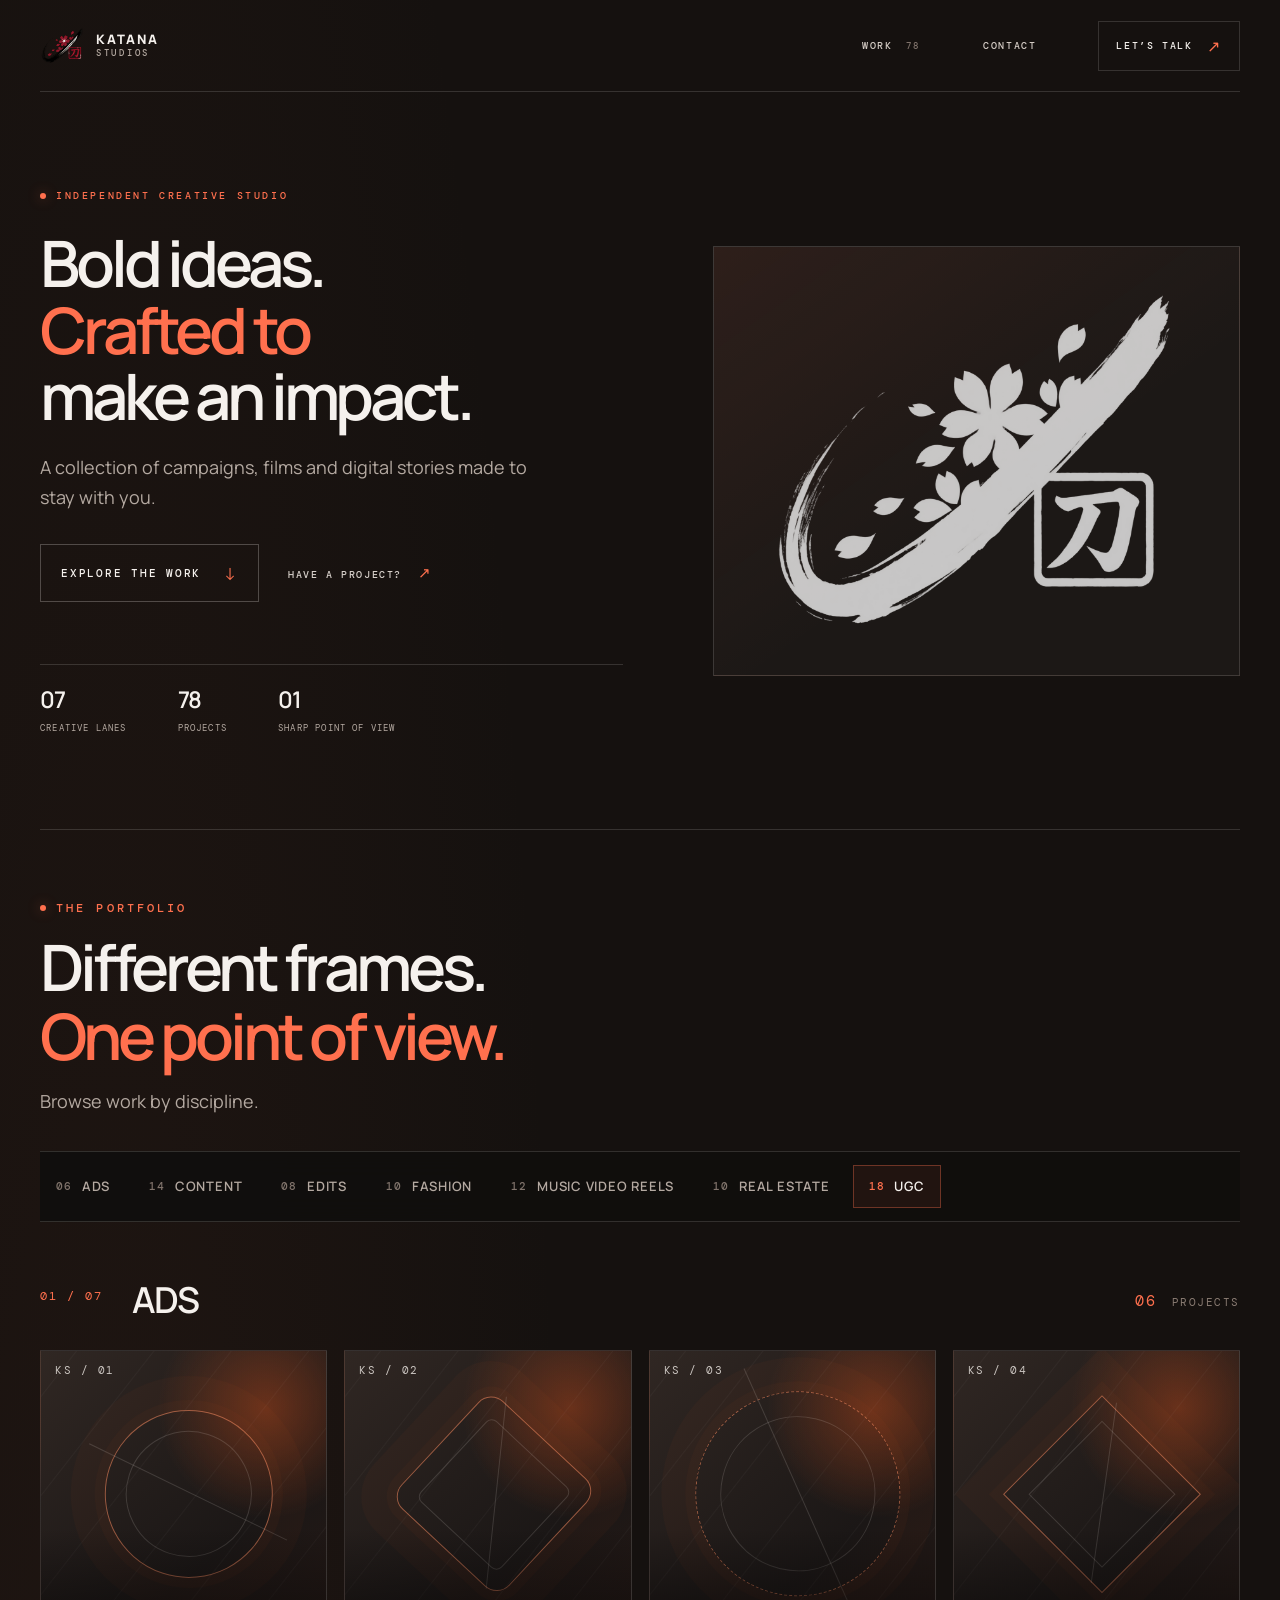
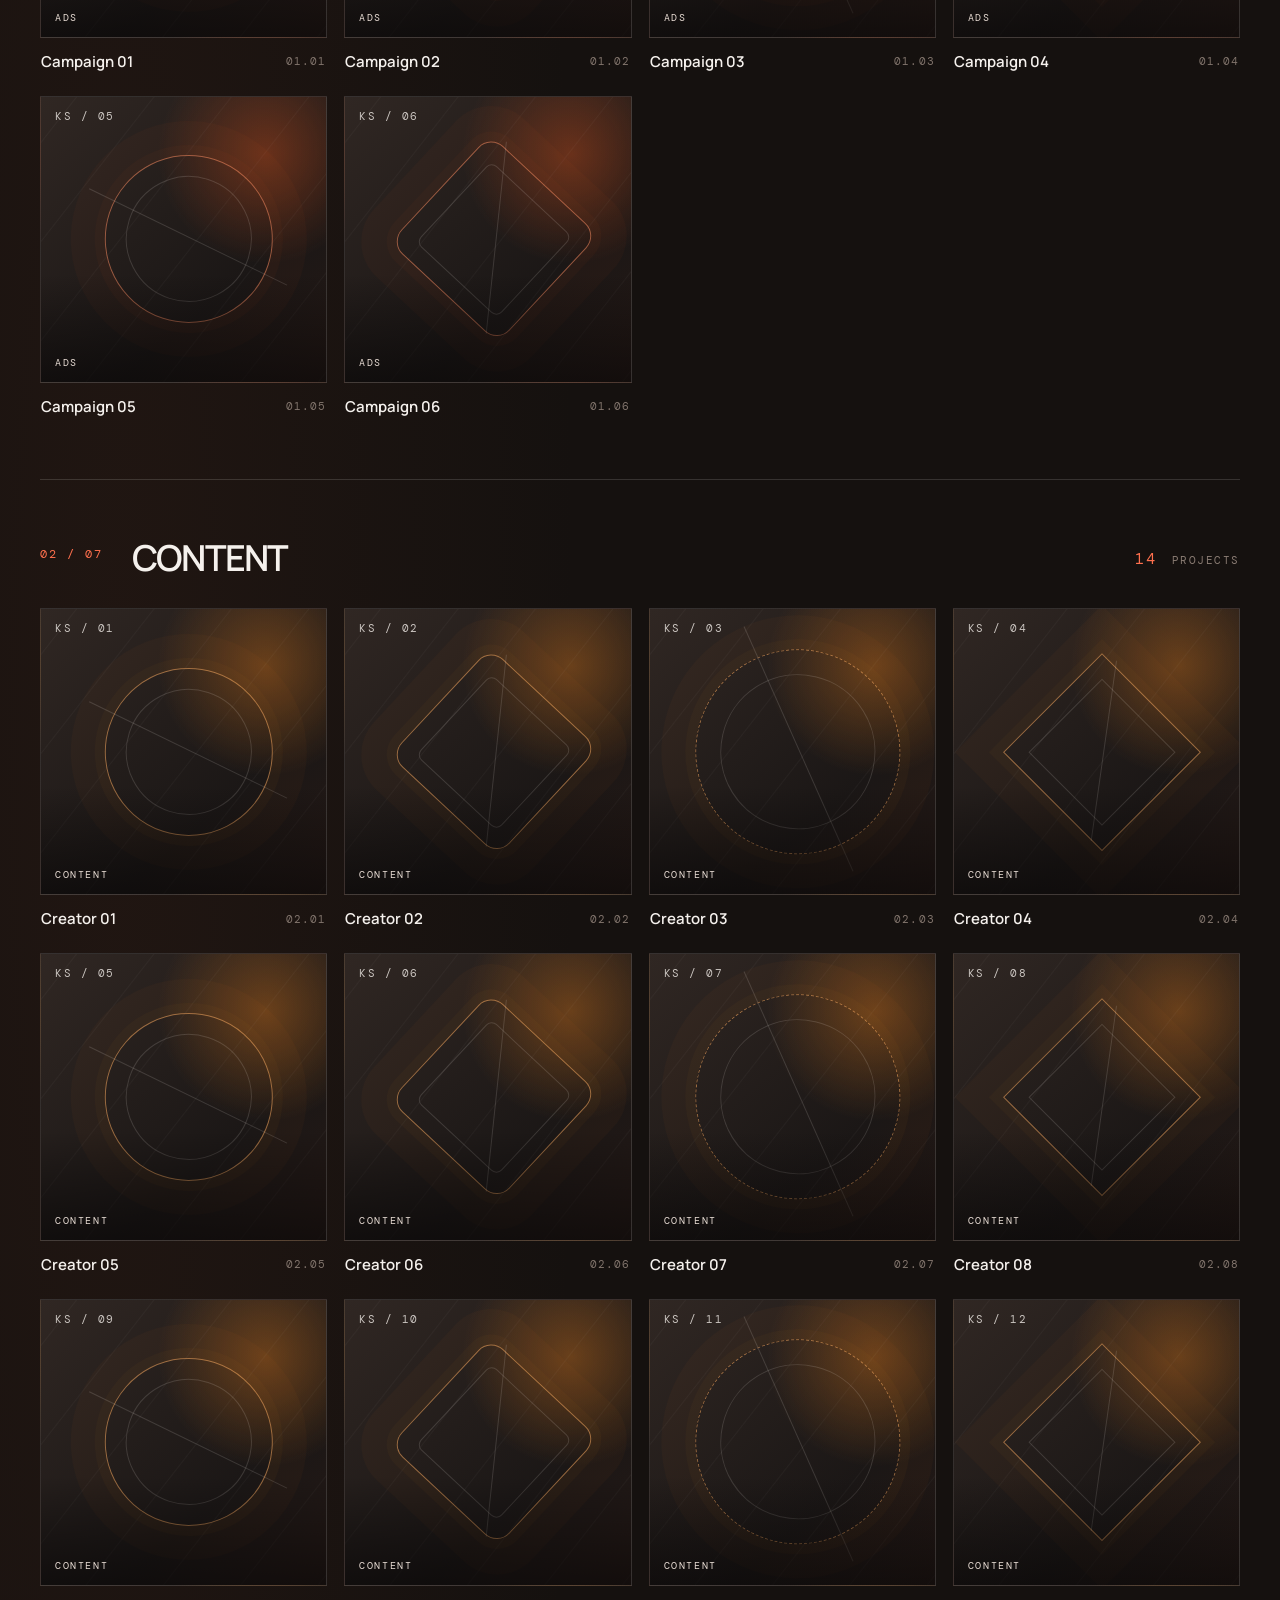
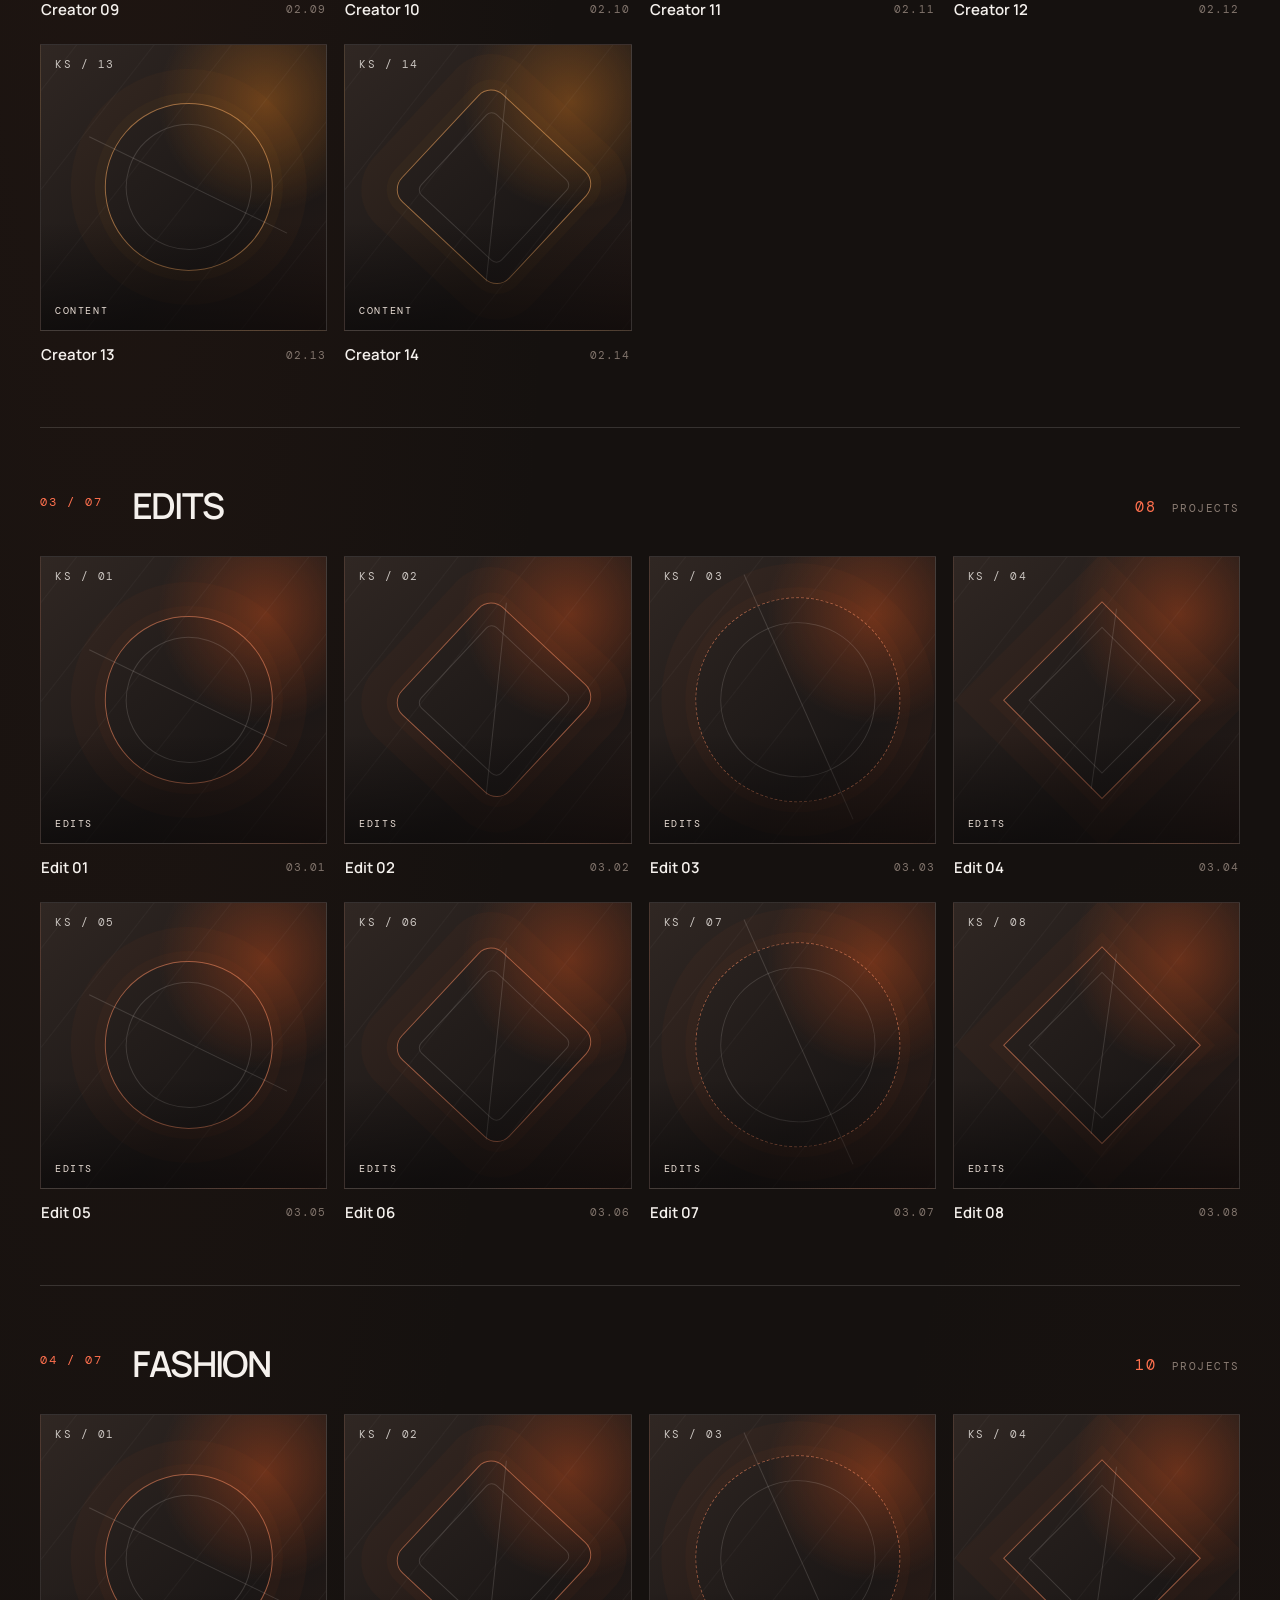
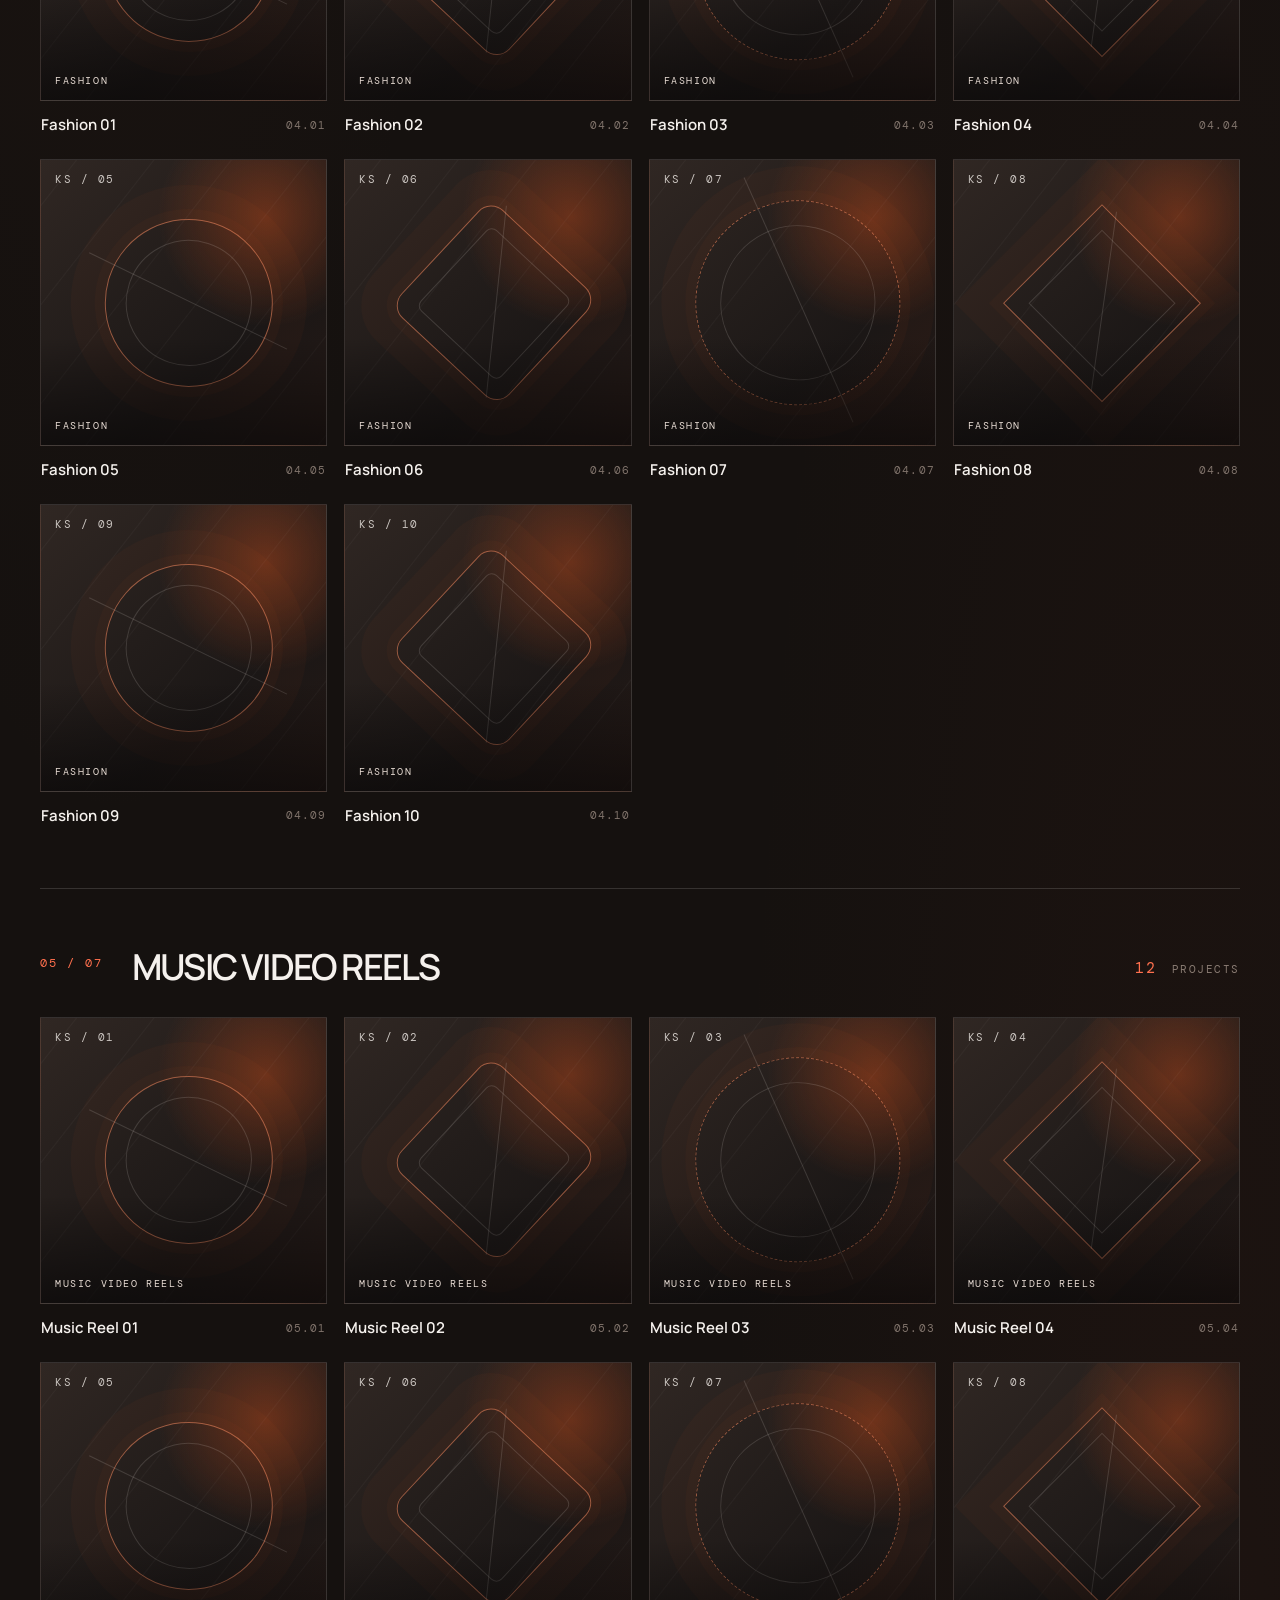
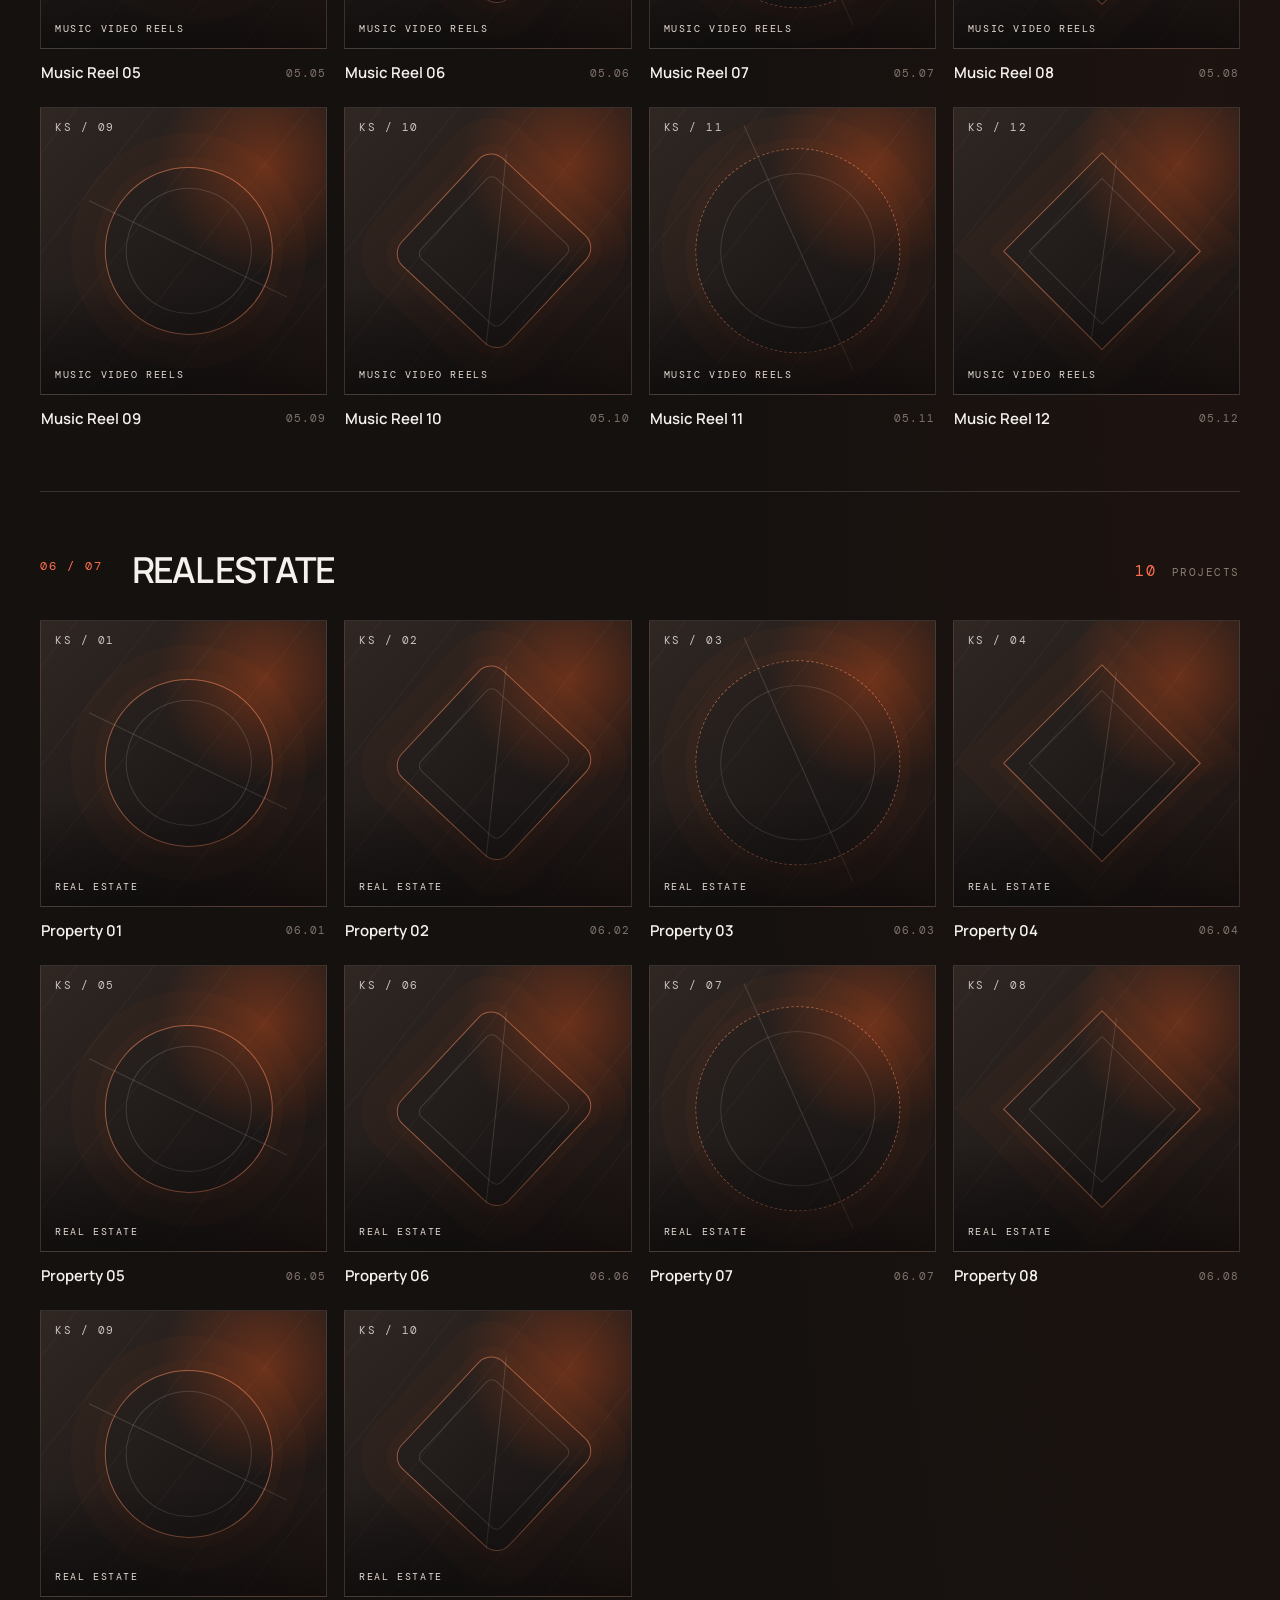
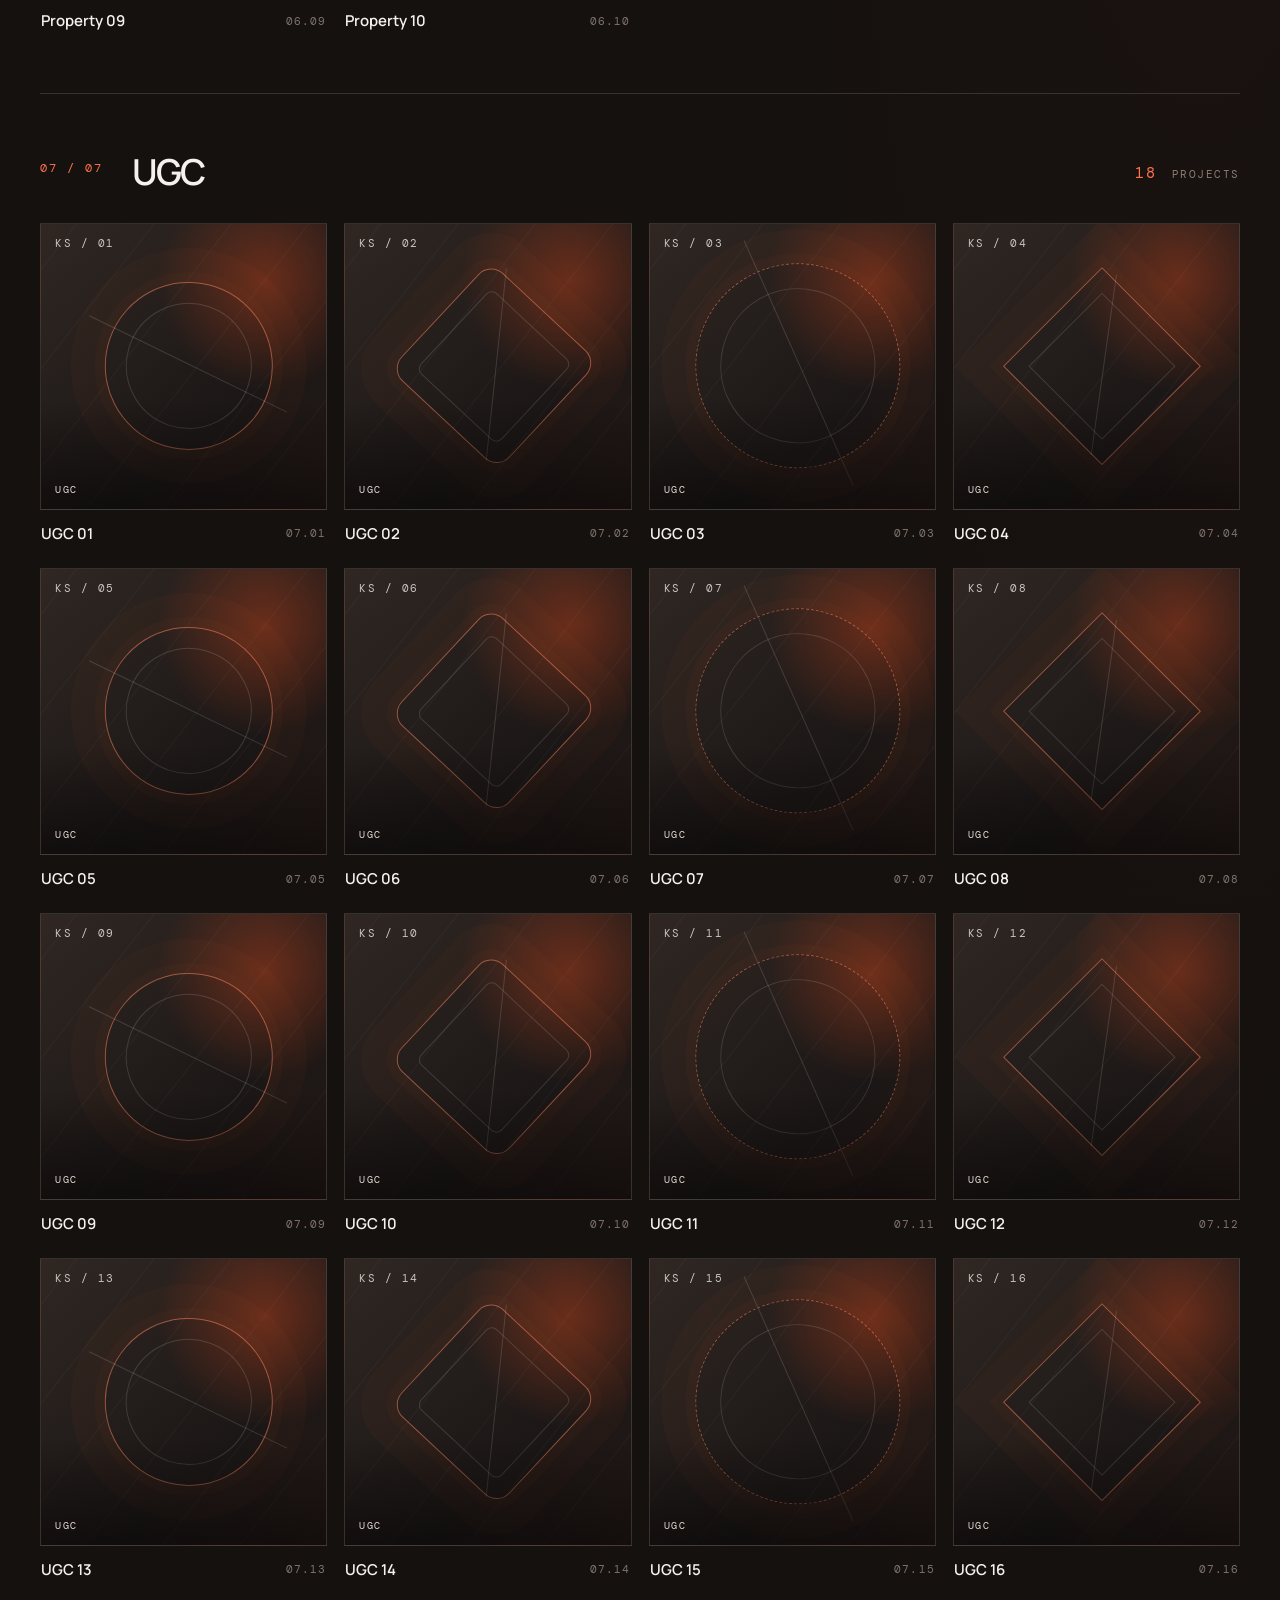
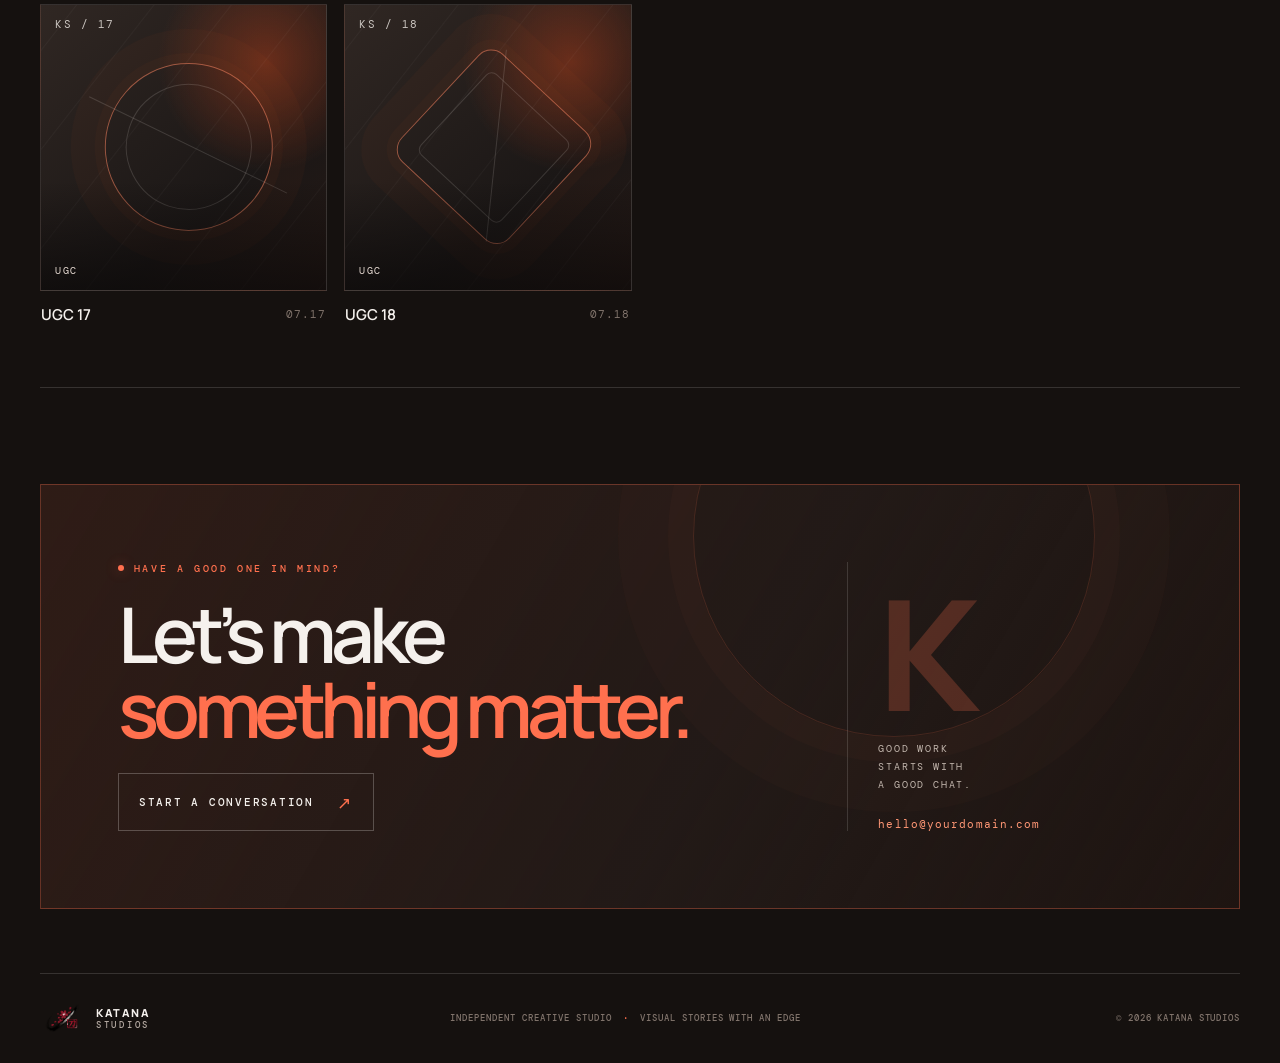
==== commit bac6c86a: "Load Katana portfolio typefaces and dark browser theme" ====
--- a/index.html
+++ b/index.html
@@ -3,13 +3,13 @@
   <head>
     <meta charset="utf-8">
     <meta name="viewport" content="width=device-width, initial-scale=1">
-    <meta name="theme-color" content="#f7f4ee">
+    <meta name="theme-color" content="#100e0d">
     <meta name="description" content="Katana Studios — bold ideas, crafted to make an impact. Explore our video portfolio.">
     <title>Katana Studios — Creative work with an edge</title>
     <link rel="icon" href="assets/favicon.svg" type="image/svg+xml">
     <link rel="preconnect" href="https://fonts.googleapis.com">
     <link rel="preconnect" href="https://fonts.gstatic.com" crossorigin>
-    <link href="https://fonts.googleapis.com/css2?family=Inter:wght@400;500;600;700&family=Montserrat:wght@500;600;700;800&family=Zen+Old+Mincho:wght@400;500;600&display=swap" rel="stylesheet">
+    <link href="https://fonts.googleapis.com/css2?family=DM+Mono:wght@400;500&family=Manrope:wght@400;500;600;700;800&display=swap" rel="stylesheet">
     <link rel="stylesheet" href="css/styles.css">
   </head>
   <body>
@@ -103,3 +103,4 @@
     <script src="js/site.js"></script>
   </body>
 </html>
+
--- a/css/styles.css
+++ b/css/styles.css
@@ -1,15 +1,15 @@
 :root {
   color-scheme: dark;
-  --bg: #100e0d;
-  --bg-raised: #181514;
-  --surface: #211d1b;
-  --surface-light: #292321;
-  --ink: #f2eee9;
-  --muted: #958a82;
-  --muted-dark: #655b55;
-  --line: rgba(242, 238, 233, 0.13);
-  --orange: #ff714f;
-  --orange-light: #ff9a72;
+  --bg: #15110f;
+  --bg-raised: #1c1816;
+  --surface: #241f1c;
+  --surface-light: #302824;
+  --ink: #f5f1ed;
+  --muted: #b4a9a1;
+  --muted-dark: #81746c;
+  --line: rgba(242, 238, 233, 0.15);
+  --orange: #ff704e;
+  --orange-light: #ff9775;
   --font-sans: 'Manrope', 'Segoe UI', sans-serif;
   --font-mono: 'DM Mono', 'Courier New', monospace;
   --page-width: 1400px;
@@ -103,9 +103,9 @@
 .hero-copy { position: relative; z-index: 1; padding-block: 25px; }
 .eyebrow { display: flex; align-items: center; gap: 10px; margin: 0; color: var(--orange); font: 500 10px var(--font-mono); letter-spacing: 0.26em; text-transform: uppercase; }
 .eyebrow-dot { width: 6px; height: 6px; display: inline-block; border-radius: 50%; background: var(--orange); box-shadow: 0 0 13px rgba(255, 113, 79, 0.42); }
-.hero h1 { margin: 28px 0 22px; font-size: clamp(3.45rem, 6.1vw, 6.7rem); font-weight: 600; line-height: 0.99; letter-spacing: -0.085em; }
+.hero h1 { margin: 28px 0 22px; font-size: clamp(3.5rem, 5vw, 5.5rem); font-weight: 600; line-height: 1.02; letter-spacing: -0.065em; }
 h1 em, h2 em { color: var(--orange); font-style: normal; }
-.hero-description { max-width: 430px; margin: 0; color: #a79d96; font-size: 15px; line-height: 1.8; }
+.hero-description { max-width: 500px; margin: 0; color: #b4a9a1; font-size: 18px; line-height: 1.7; }
 .hero-actions { display: flex; align-items: center; gap: 29px; margin-top: 31px; }
 .button { display: inline-flex; min-height: 51px; align-items: center; justify-content: center; gap: 23px; padding: 0 20px; border: 1px solid var(--orange); color: #170f0c; background: var(--orange); transition: background 180ms ease, color 180ms ease, transform 180ms ease; }
 .button span { font: 17px var(--font-sans); }
@@ -166,7 +166,7 @@
 .section-count strong { margin-right: 7px; color: var(--orange); font-weight: 400; }
 .work-grid { display: grid; grid-template-columns: repeat(4, minmax(0, 1fr)); gap: 24px 17px; }
 .work-card { display: block; min-width: 0; padding: 0; border: 0; color: inherit; background: none; text-align: left; cursor: pointer; }
-.work-card__poster { position: relative; display: block; overflow: hidden; aspect-ratio: 1.26; isolation: isolate; border: 1px solid rgba(255, 255, 255, 0.1); background: radial-gradient(ellipse at 79% 20%, hsla(var(--tone), 78%, 49%, 0.38), transparent 34%), linear-gradient(140deg, #302723 0%, #1b1716 67%, #261915 100%); transition: border-color 200ms ease, transform 350ms cubic-bezier(.2,.75,.2,1); }
+.work-card__poster { position: relative; display: block; overflow: hidden; aspect-ratio: 1; isolation: isolate; border: 1px solid rgba(255, 255, 255, 0.1); background: radial-gradient(ellipse at 79% 20%, hsla(var(--tone), 78%, 49%, 0.38), transparent 34%), linear-gradient(140deg, #302723 0%, #1b1716 67%, #261915 100%); transition: border-color 200ms ease, transform 350ms cubic-bezier(.2,.75,.2,1); }
 .work-card__poster::before { content: ''; position: absolute; z-index: -1; inset: 0; opacity: 0.46; background: repeating-linear-gradient(128deg, transparent 0 27px, rgba(242, 238, 233, 0.075) 28px, transparent 29px 61px); transition: opacity 200ms ease; }
 .work-card__poster::after { content: ''; position: absolute; z-index: 1; inset: auto 0 0; height: 38%; background: linear-gradient(transparent, rgba(10, 8, 8, 0.68)); }
 .poster-orbit { position: absolute; z-index: -1; top: 50%; left: 52%; width: 59%; aspect-ratio: 1; border: 1px solid hsla(var(--tone), 90%, 67%, 0.56); border-radius: 50%; transform: translate(-50%, -50%) rotate(-27deg); box-shadow: 0 0 0 10px hsla(var(--tone), 78%, 55%, 0.035), 0 0 0 34px hsla(var(--tone), 78%, 55%, 0.03); transition: transform 500ms ease, border-color 200ms ease; }
@@ -318,169 +318,23 @@
   *, *::before, *::after { scroll-behavior: auto !important; transition-duration: 0.01ms !important; animation-duration: 0.01ms !important; animation-iteration-count: 1 !important; }
 }
 
-/* Katana Studios identity: warm washi, sumi ink and restrained burgundy. */
-:root {
-  color-scheme: light;
-  --bg: #f7f4ee;
-  --bg-raised: #fbf9f5;
-  --surface: #efe9df;
-  --surface-light: #e8dfd5;
-  --ink: #1b1716;
-  --muted: #766a63;
-  --muted-dark: #998d85;
-  --line: rgba(27, 23, 22, 0.14);
-  --orange: #8c2d3e;
-  --orange-light: #6f2634;
-  --font-sans: 'Inter', 'Helvetica Neue', Arial, sans-serif;
-  --font-mono: 'Montserrat', Arial, sans-serif;
-  --font-display: 'Zen Old Mincho', 'EB Garamond', Georgia, serif;
-}
-
-body { background: var(--bg); color: var(--ink); }
-::selection { color: #fffaf5; background: var(--orange); }
-:focus-visible { outline-color: var(--orange); }
-.skip-link { background: var(--orange); color: #fffaf5; }
-.site-header { border-color: var(--line); }
-.brand { gap: 10px; }
-.brand-mark {
-  position: static;
-  display: block;
-  width: 45px;
-  height: 39px;
-  flex: 0 0 45px;
-  overflow: visible;
-  border: 0;
-  background: none;
-  object-fit: contain;
-}
-.brand-name { gap: 3px; }
-.brand-name strong { font: 700 13px/1 var(--font-sans); letter-spacing: .14em; }
-.brand-name small { color: var(--muted); font: 600 8px/1 var(--font-mono); letter-spacing: .32em; }
-.primary-nav { gap: clamp(24px, 4vw, 56px); }
-.primary-nav a, .text-link { color: var(--ink); }
-.primary-nav a:hover, .text-link:hover { color: var(--orange); }
-.primary-nav a span { color: var(--muted-dark); }
-.header-cta { border-color: var(--line); color: var(--ink); }
-.header-cta span, .section-count strong { color: var(--orange); }
-.header-cta:hover { border-color: var(--orange); background: rgba(140, 45, 62, .045); }
-
-.hero { min-height: 580px; gap: clamp(42px, 6vw, 88px); }
-.eyebrow { color: var(--orange); font-family: var(--font-mono); font-weight: 700; letter-spacing: .19em; }
-.eyebrow-dot { background: var(--orange); box-shadow: none; }
-.hero h1, .portfolio-intro h2, .contact-panel h2 {
-  font-family: var(--font-display);
-  font-weight: 500;
-  letter-spacing: -.045em;
-}
-.hero h1 { margin-top: 24px; font-size: clamp(3rem, 5.3vw, 5.5rem); line-height: 1.06; }
-h1 em, h2 em { color: var(--orange); font-style: normal; }
-.hero-description { color: var(--muted); }
-.hero-actions { gap: 25px; }
-.button { border-color: var(--orange); color: #fffaf5; background: var(--orange); }
-.button:hover { color: var(--orange); background: transparent; }
-.text-link span { color: var(--orange); }
-.hero-facts { border-color: var(--line); }
-.hero-facts strong { font-family: var(--font-display); font-size: 26px; font-weight: 500; }
-.hero-facts span { color: var(--muted); font-weight: 600; }
-
-.hero-art {
-  display: grid;
-  place-items: center;
-  min-height: 390px;
-  border: 1px solid var(--line);
-  background: var(--surface);
-  box-shadow: none;
-}
-.hero-art::before, .hero-art::after { content: none; }
-.hero-art__logo {
-  display: block;
-  width: min(88%, 650px);
-  max-height: 88%;
-  object-fit: contain;
-  mix-blend-mode: multiply;
-}
-
-.portfolio-intro { border-color: var(--line); }
-.portfolio-intro h2 { font-size: clamp(2.5rem, 4.7vw, 4.4rem); line-height: 1.08; }
-.portfolio-intro__note, .section-heading__descriptor { color: var(--muted); }
-.category-nav {
-  border-color: var(--line);
-  background: rgba(247, 244, 238, .96);
-  backdrop-filter: blur(10px);
-  -webkit-backdrop-filter: blur(10px);
-}
-.category-nav a { color: var(--muted); }
-.category-nav a span { color: var(--muted-dark); }
-.category-nav a:hover, .category-nav a[aria-current="location"] {
-  border-color: rgba(140, 45, 62, .24);
-  color: var(--ink);
-  background: rgba(140, 45, 62, .055);
-}
-.category-nav a[aria-current="location"] span { color: var(--orange); }
-
-.work-section { border-color: var(--line); }
-.section-number { color: var(--orange); font-weight: 700; }
-.section-heading h2 { font-family: var(--font-display); font-size: clamp(1.8rem, 3vw, 2.6rem); font-weight: 500; letter-spacing: -.025em; }
-.section-count { color: var(--muted-dark); }
-.section-count strong { font-weight: 700; }
-.work-grid { gap: 28px 18px; }
-.work-card__poster {
-  border: 1px solid rgba(27, 23, 22, .1);
-  background: var(--surface);
-  transition: border-color 200ms ease, transform 350ms cubic-bezier(.2,.75,.2,1);
-}
-.work-card__poster::before {
-  z-index: 0;
-  opacity: .14;
-  background: url('../assets/katana-brushmark-transparent.png') center / 38% auto no-repeat;
-  mix-blend-mode: multiply;
-}
-.work-card__poster::after { height: 2px; background: rgba(140, 45, 62, .38); }
-.poster-orbit { display: none; }
-.poster-index { color: rgba(27, 23, 22, .6); font-weight: 600; }
-.poster-category { color: var(--ink); font-weight: 700; }
-.poster-play {
-  border-color: rgba(255, 250, 245, .72);
-  color: #fffaf5;
-  background: rgba(27, 23, 22, .72);
-}
-.work-card:hover .work-card__poster, .work-card:focus-visible .work-card__poster {
-  border-color: rgba(140, 45, 62, .55);
-}
-.work-card:hover .poster-play, .work-card:focus-visible .poster-play { background: var(--orange); }
-.work-card:hover .poster-orbit, .work-card:focus-visible .poster-orbit { border-color: rgba(140, 45, 62, .55); }
-.work-card__title { color: var(--ink); }
-.work-card__meta { color: var(--muted-dark); }
-
-.contact-panel {
-  border: 0;
-  border-block: 1px solid var(--line);
-  background: var(--surface);
-}
-.contact-panel::after { content: none; }
-.contact-panel h2 { font-size: clamp(2.8rem, 5.3vw, 5.3rem); }
-.contact-panel__aside { border-color: var(--line); }
-.contact-panel__mark { display: none; }
-.contact-panel__aside p { color: var(--muted); }
-.contact-panel__aside a { color: var(--orange); }
-.site-footer { border-color: var(--line); }
-.site-footer p { color: var(--muted); }
-.copyright { color: var(--muted); }
-
+/* Keep the preview fitted to the clip's orientation and the available viewport. */
 .video-dialog {
-  border: 1px solid var(--line);
-  color: var(--ink);
-  background: var(--bg-raised);
-  box-shadow: 0 24px 90px rgba(27, 23, 22, .22);
-}
-.video-dialog::backdrop { background: rgba(27, 23, 22, .62); }
-.dialog-close { border-color: var(--line); color: var(--ink); }
-.dialog-close span, .player-empty__icon { color: var(--orange); }
-.dialog-close:hover { border-color: var(--orange); }
-.player-frame { background: #171413; }
-.player-empty h3 { font-family: var(--font-display); font-size: 24px; font-weight: 500; }
-.player-empty p:last-child { color: var(--muted); }
-.player-empty code { color: var(--orange); }
+  width: min(1000px, calc((100dvh - 140px) * 16 / 9), calc(100vw - 36px));
+  max-height: calc(100dvh - 36px);
+  overflow: hidden;
+}
+.video-dialog.is-portrait {
+  width: min(440px, calc((100dvh - 140px) * 9 / 16), calc(100vw - 36px));
+}
+.player-frame {
+  width: 100%;
+  min-height: 0;
+  aspect-ratio: 16 / 9;
+  max-height: calc(100dvh - 140px);
+}
+.video-dialog.is-portrait .player-frame { aspect-ratio: 9 / 16; }
+.player-frame iframe, .player-frame video { display: block; width: 100%; height: 100%; object-fit: contain; }
 
 @media (max-width: 760px) {
   .hero-art { min-height: 320px; }
@@ -506,26 +360,26 @@
 .portfolio-intro h2 {
   max-width: 790px;
   margin-top: 16px;
-  font-size: clamp(2.65rem, 4vw, 3.85rem);
+  font-size: clamp(3.2rem, 5vw, 4.9rem);
   line-height: 1.08;
-  letter-spacing: -.04em;
+  letter-spacing: -.065em;
 }
 .portfolio-intro__note {
   max-width: 62ch;
   margin: 17px 0 0;
-  color: #625750;
-  font-size: 17px;
+  color: var(--muted);
+  font-size: 18px;
   line-height: 1.65;
 }
 
 .category-nav a {
   padding: 13px 15px;
-  color: #5d514b;
-  font: 600 12px/1.2 var(--font-sans);
-  letter-spacing: .055em;
+  color: var(--muted);
+  font: 600 13px/1.2 var(--font-sans);
+  letter-spacing: .06em;
 }
 .category-nav a span {
-  color: #786c65;
+  color: var(--muted-dark);
   font: 500 11px/1 var(--font-mono);
   letter-spacing: .08em;
 }
@@ -536,14 +390,14 @@
 .section-heading { margin-bottom: 30px; }
 .section-heading__main { display: block; }
 .section-heading h2 {
-  font-size: clamp(2rem, 2.8vw, 2.45rem);
+  font-size: clamp(2rem, 2.8vw, 2.7rem);
   line-height: 1.12;
-  letter-spacing: -.025em;
+  letter-spacing: -.05em;
 }
 .section-heading__descriptor {
   max-width: 620px;
   margin-top: 10px;
-  color: #625750;
+  color: var(--muted);
   font-size: 15px;
   line-height: 1.65;
 }
@@ -553,8 +407,8 @@
 .poster-index { font-size: 11px; }
 .poster-category { font-size: 10px; }
 .work-card__caption { padding-top: 13px; }
-.work-card__title { font-size: 14px; }
-.work-card__meta { color: #71655e; font-size: 10px; }
+.work-card__title { font-size: 15px; }
+.work-card__meta { color: var(--muted-dark); font-size: 11px; }
 
 @media (max-width: 760px) {
   .portfolio-intro { padding: 56px 0 27px; }
@@ -581,4 +435,65 @@
   .poster-index { font-size: 9px; }
   .poster-category { font-size: 8px; }
 }
+
+/* Bring the remaining brand surfaces back into the dark Katana palette. */
+.brand-mark {
+  position: static;
+  display: block;
+  width: 45px;
+  height: 40px;
+  flex: 0 0 45px;
+  border: 0;
+  background: none;
+  object-fit: contain;
+}
+.brand-name { gap: 3px; }
+.brand-name strong { font: 800 13px/1 var(--font-sans); letter-spacing: .14em; }
+.brand-name small { color: var(--muted); font: 500 9px/1 var(--font-mono); letter-spacing: .3em; }
+.hero-art {
+  display: grid;
+  place-items: center;
+  min-height: 430px;
+  border-color: var(--line);
+  background: linear-gradient(145deg, rgba(255, 112, 78, .08), transparent 58%), var(--bg-raised);
+  box-shadow: none;
+}
+.hero-art::before, .hero-art::after { content: none; }
+.hero-art__logo {
+  display: block;
+  width: min(86%, 650px);
+  max-height: 86%;
+  object-fit: contain;
+  filter: brightness(0) invert(1);
+  opacity: .76;
+}
+.hero h1 { font-size: clamp(3.5rem, 5vw, 5.5rem); line-height: 1.04; letter-spacing: -.065em; }
+.hero-description { max-width: 500px; color: var(--muted); font-size: 18px; line-height: 1.7; }
+.portfolio-intro h2 { color: var(--ink); }
+.portfolio-intro h2 em { color: var(--orange); }
+.button {
+  min-height: 58px;
+  border-color: rgba(242, 238, 233, .25);
+  color: var(--ink);
+  background: transparent;
+  font-size: 11px;
+}
+.button span { color: var(--orange); }
+.button:hover { border-color: var(--orange); color: #17110f; background: var(--orange); }
+.button:hover span { color: #17110f; }
+.work-card__poster { aspect-ratio: 1; }
+.work-card__title { color: var(--ink); font-size: 15px; }
+
+@media (max-width: 760px) {
+  .hero-art { min-height: 320px; }
+  .hero-art__logo { width: min(88%, 560px); }
+}
+
+@media (max-width: 430px) {
+  .brand-mark { width: 36px; height: 32px; flex-basis: 36px; }
+  .hero-art { min-height: 260px; }
+  .hero h1 { font-size: clamp(2.8rem, 11vw, 3.8rem); }
+  .button { min-height: 52px; }
+}
 
+
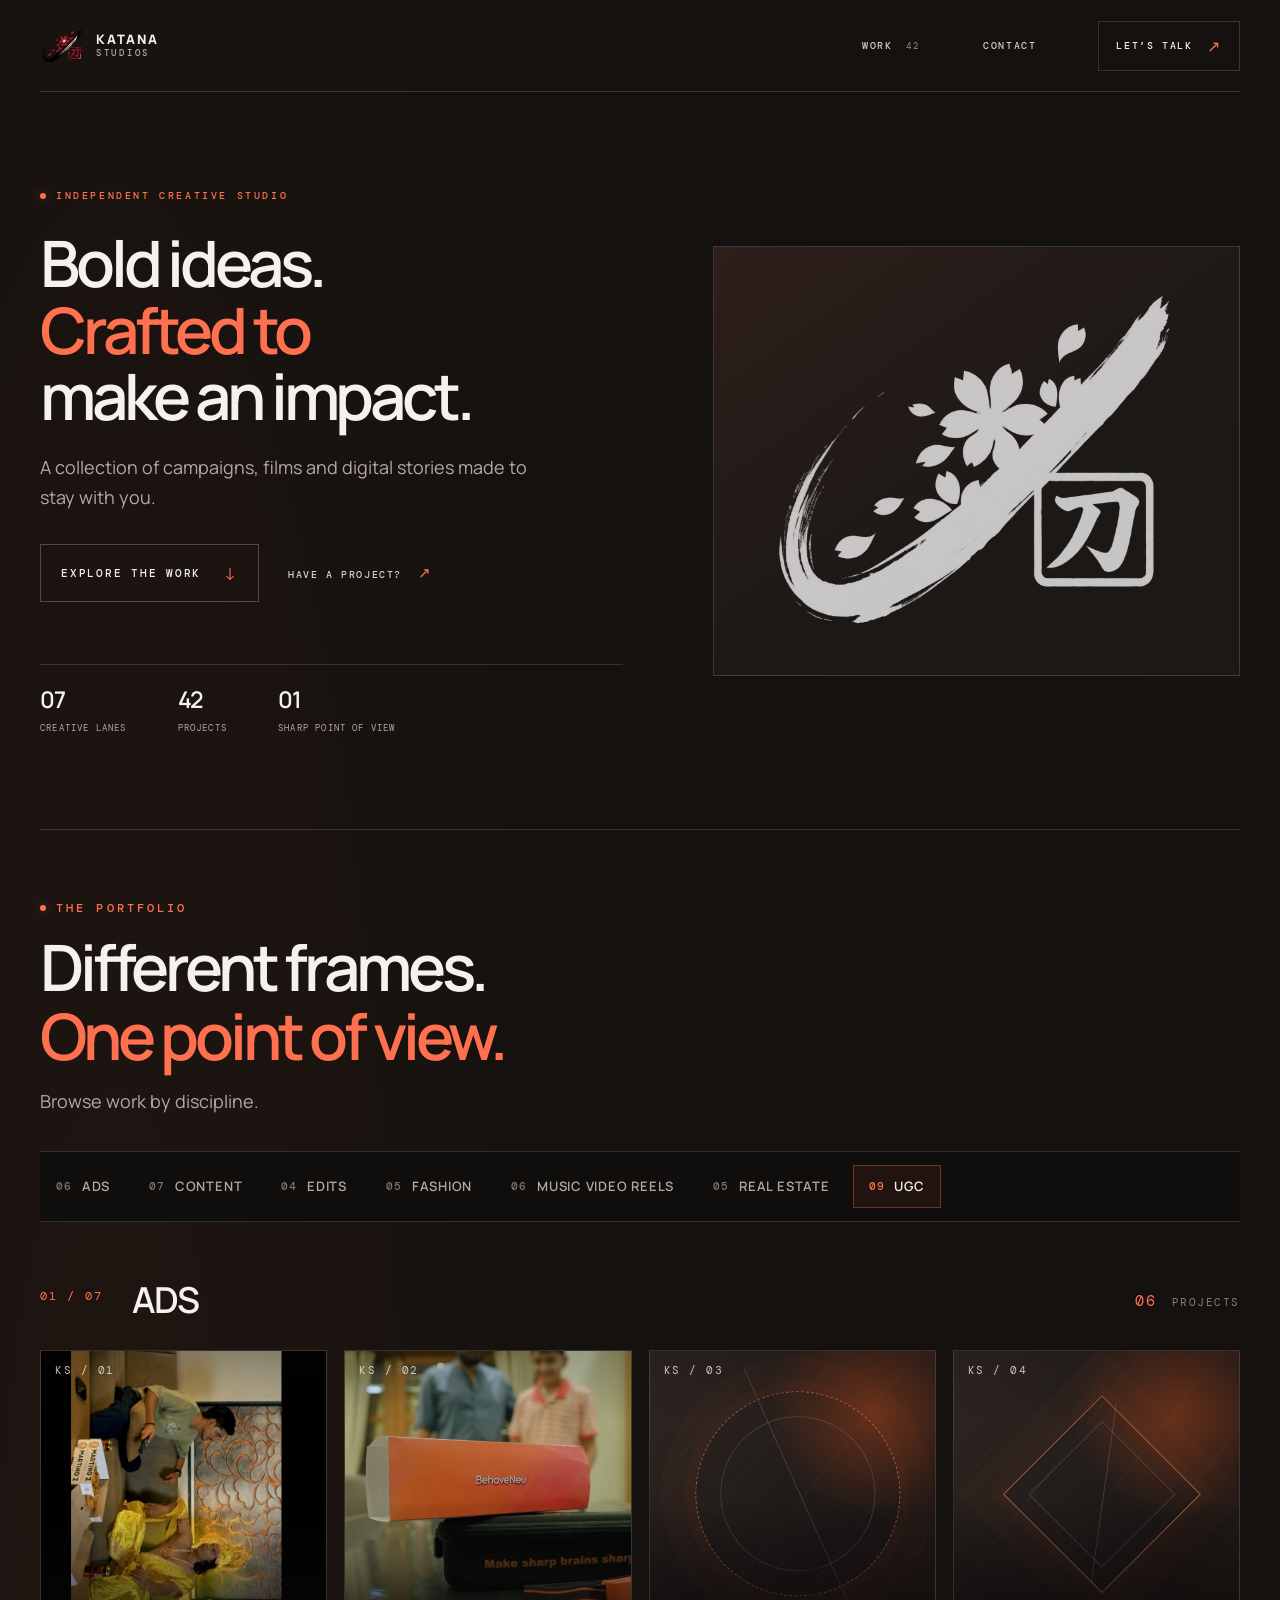
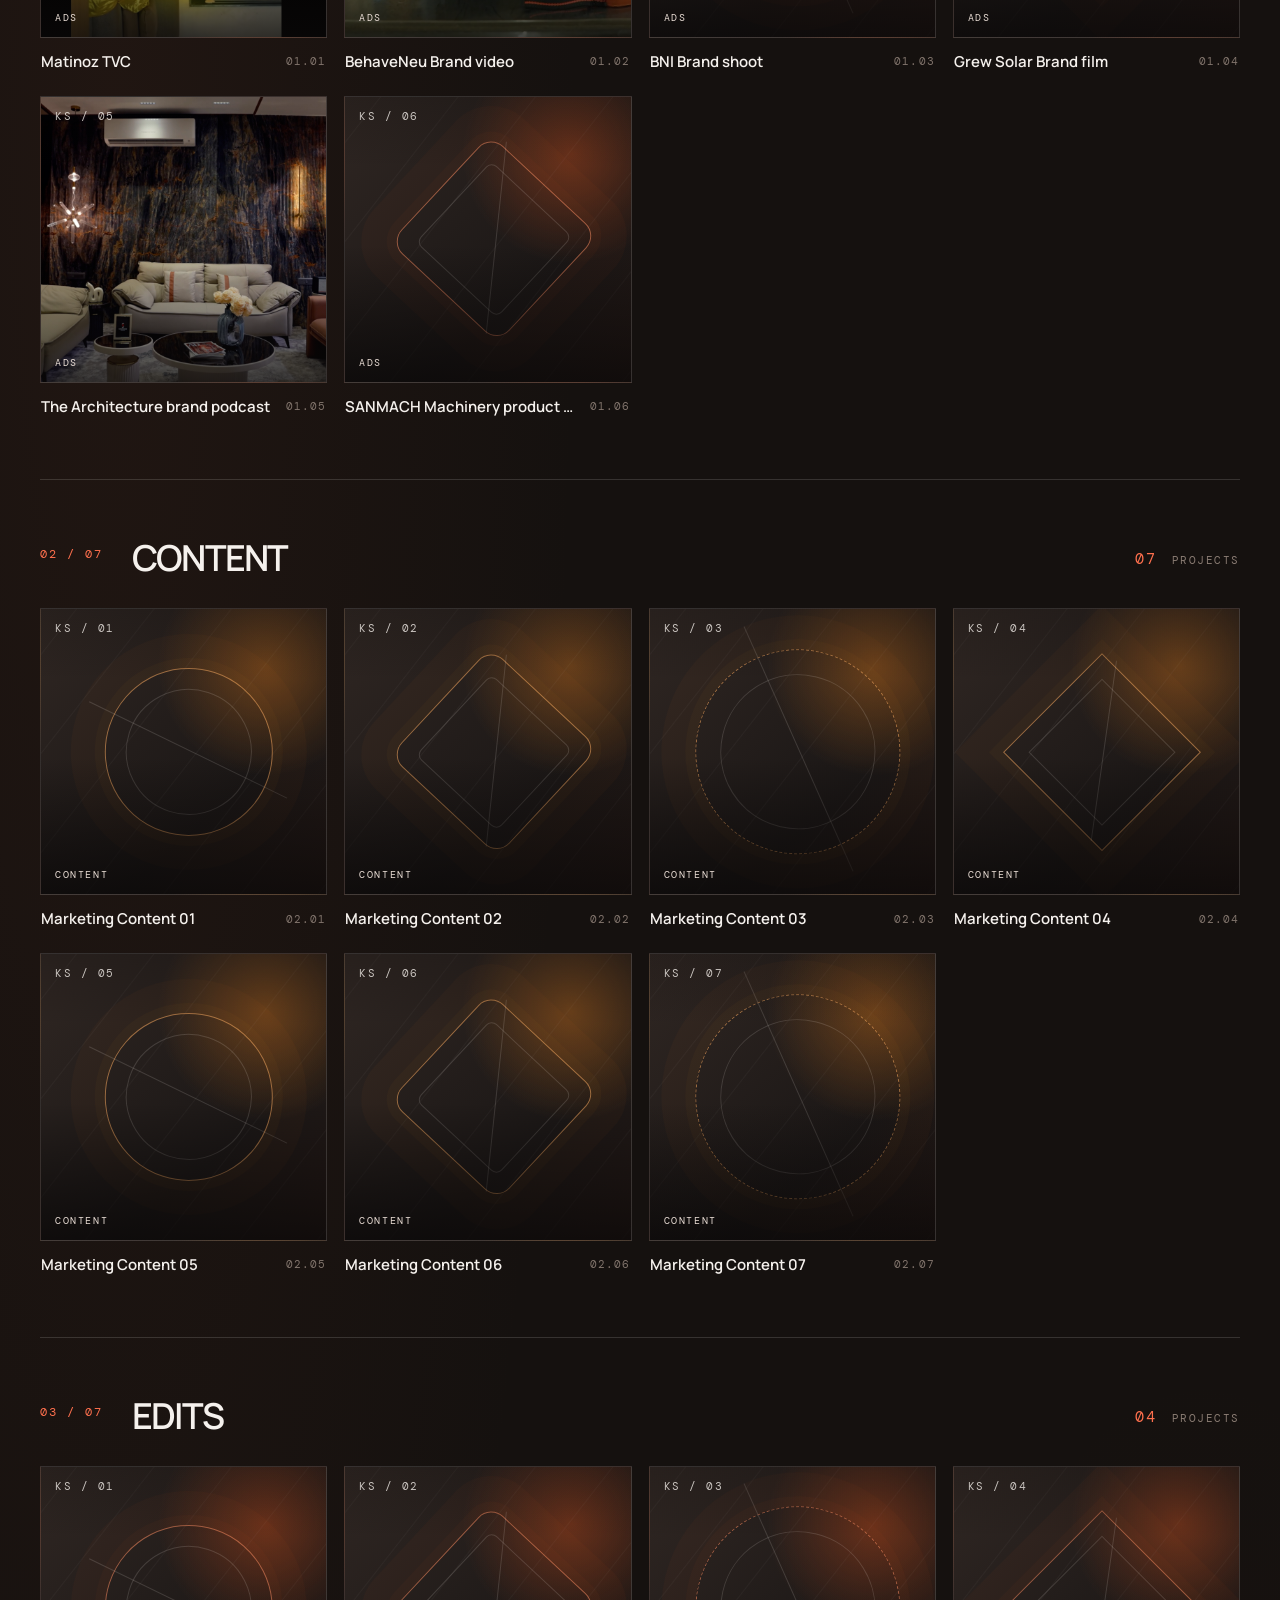
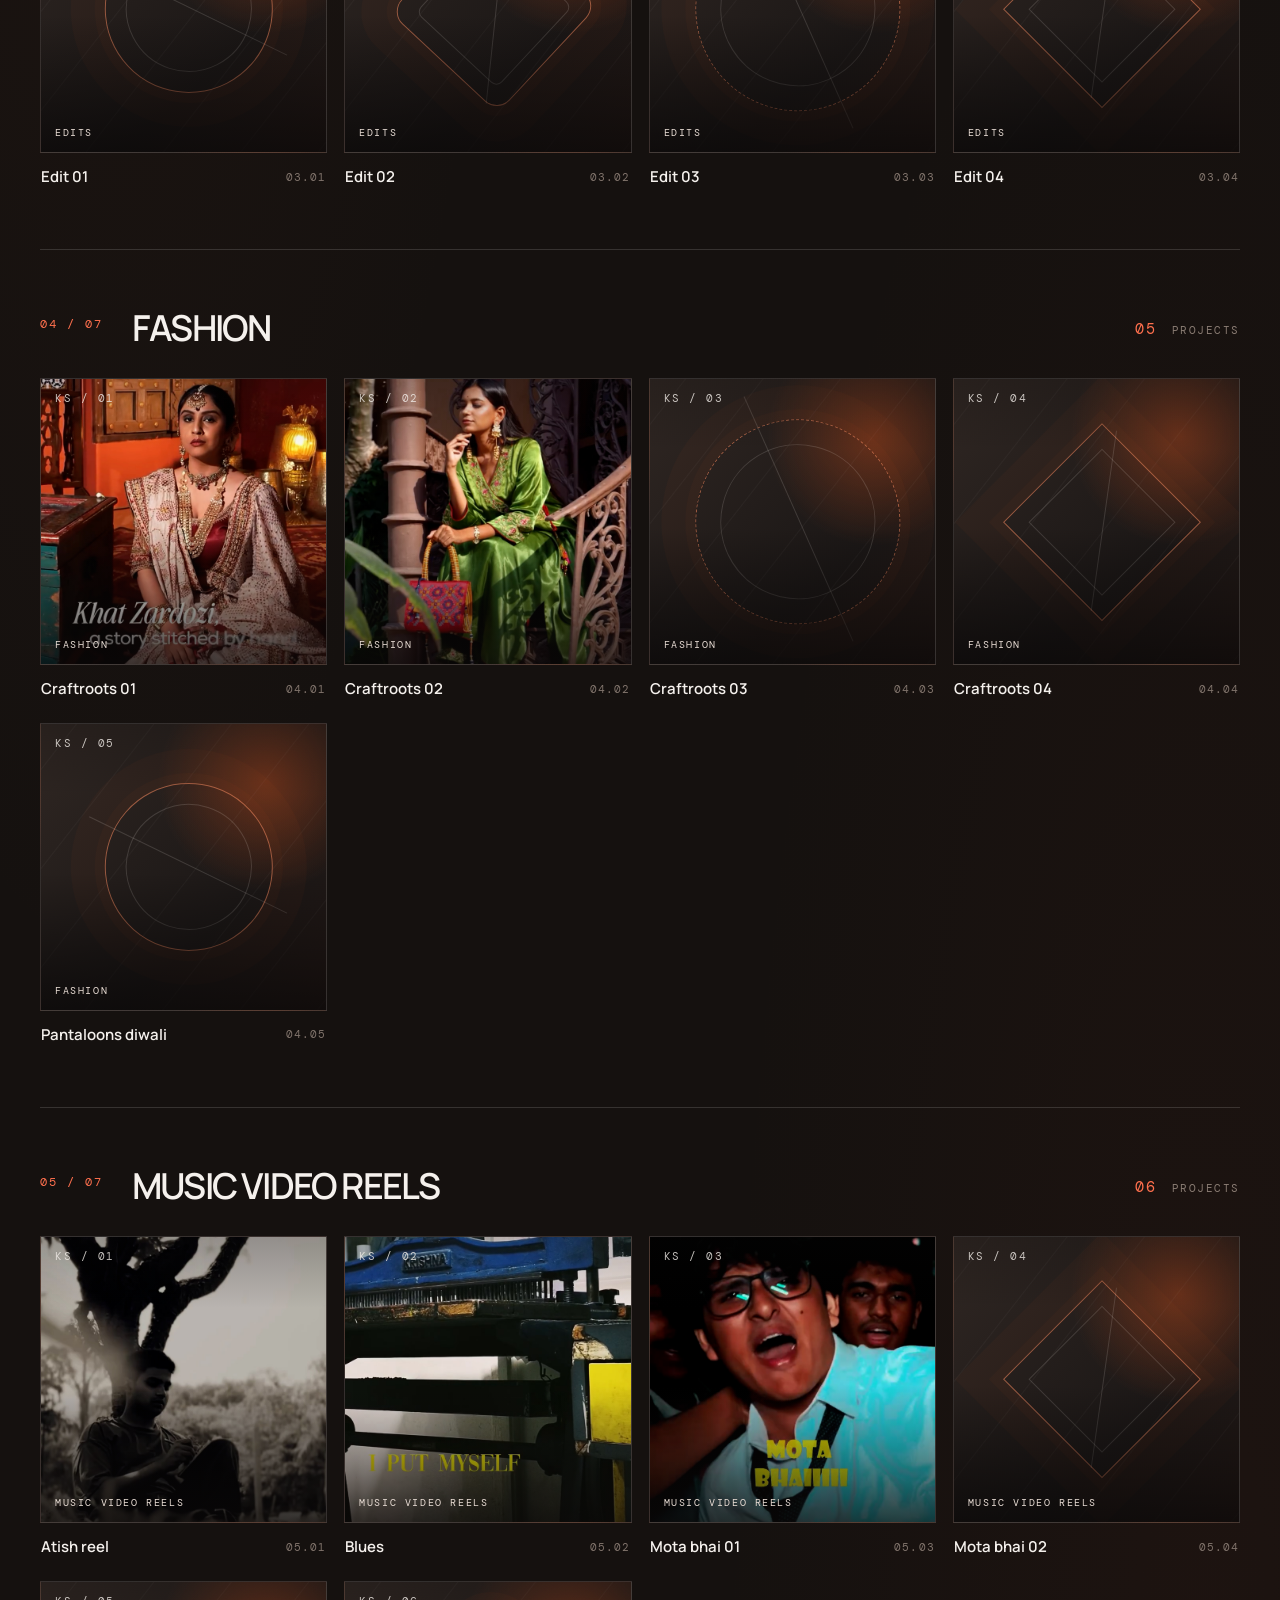
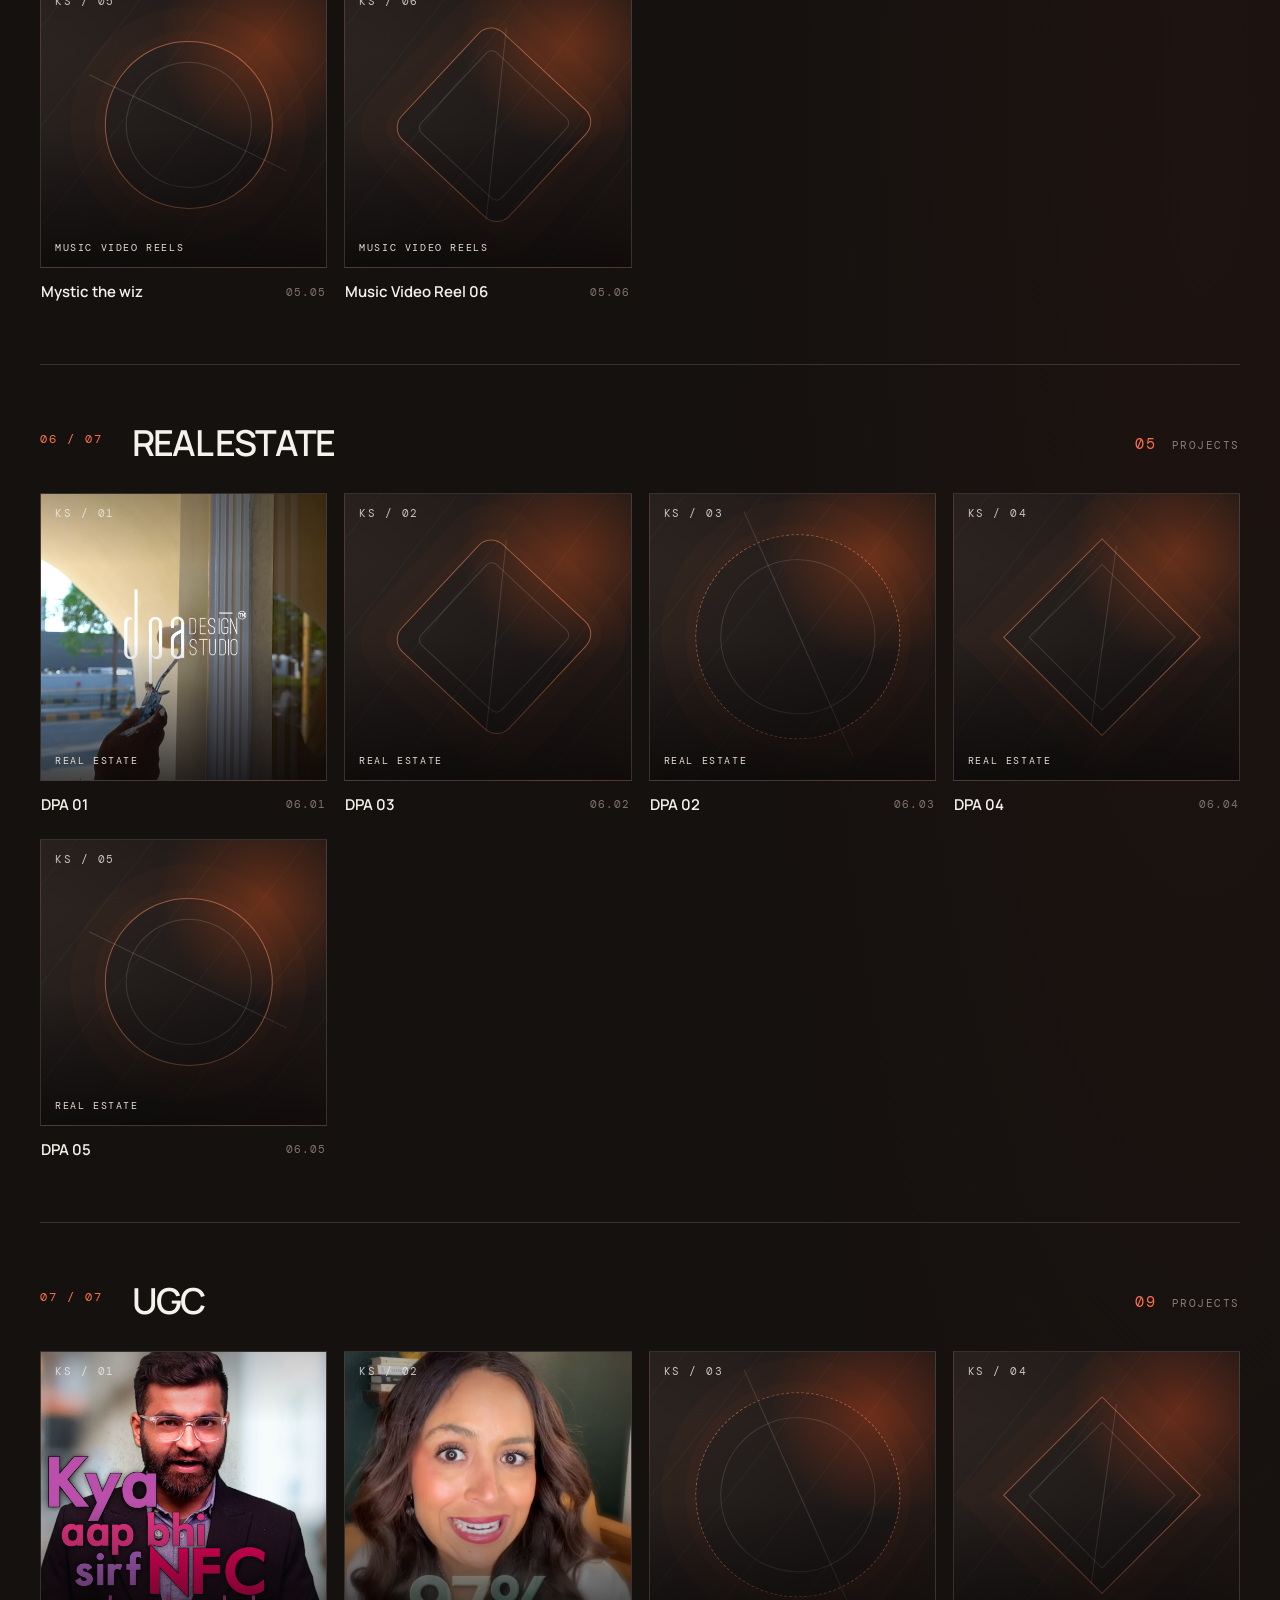
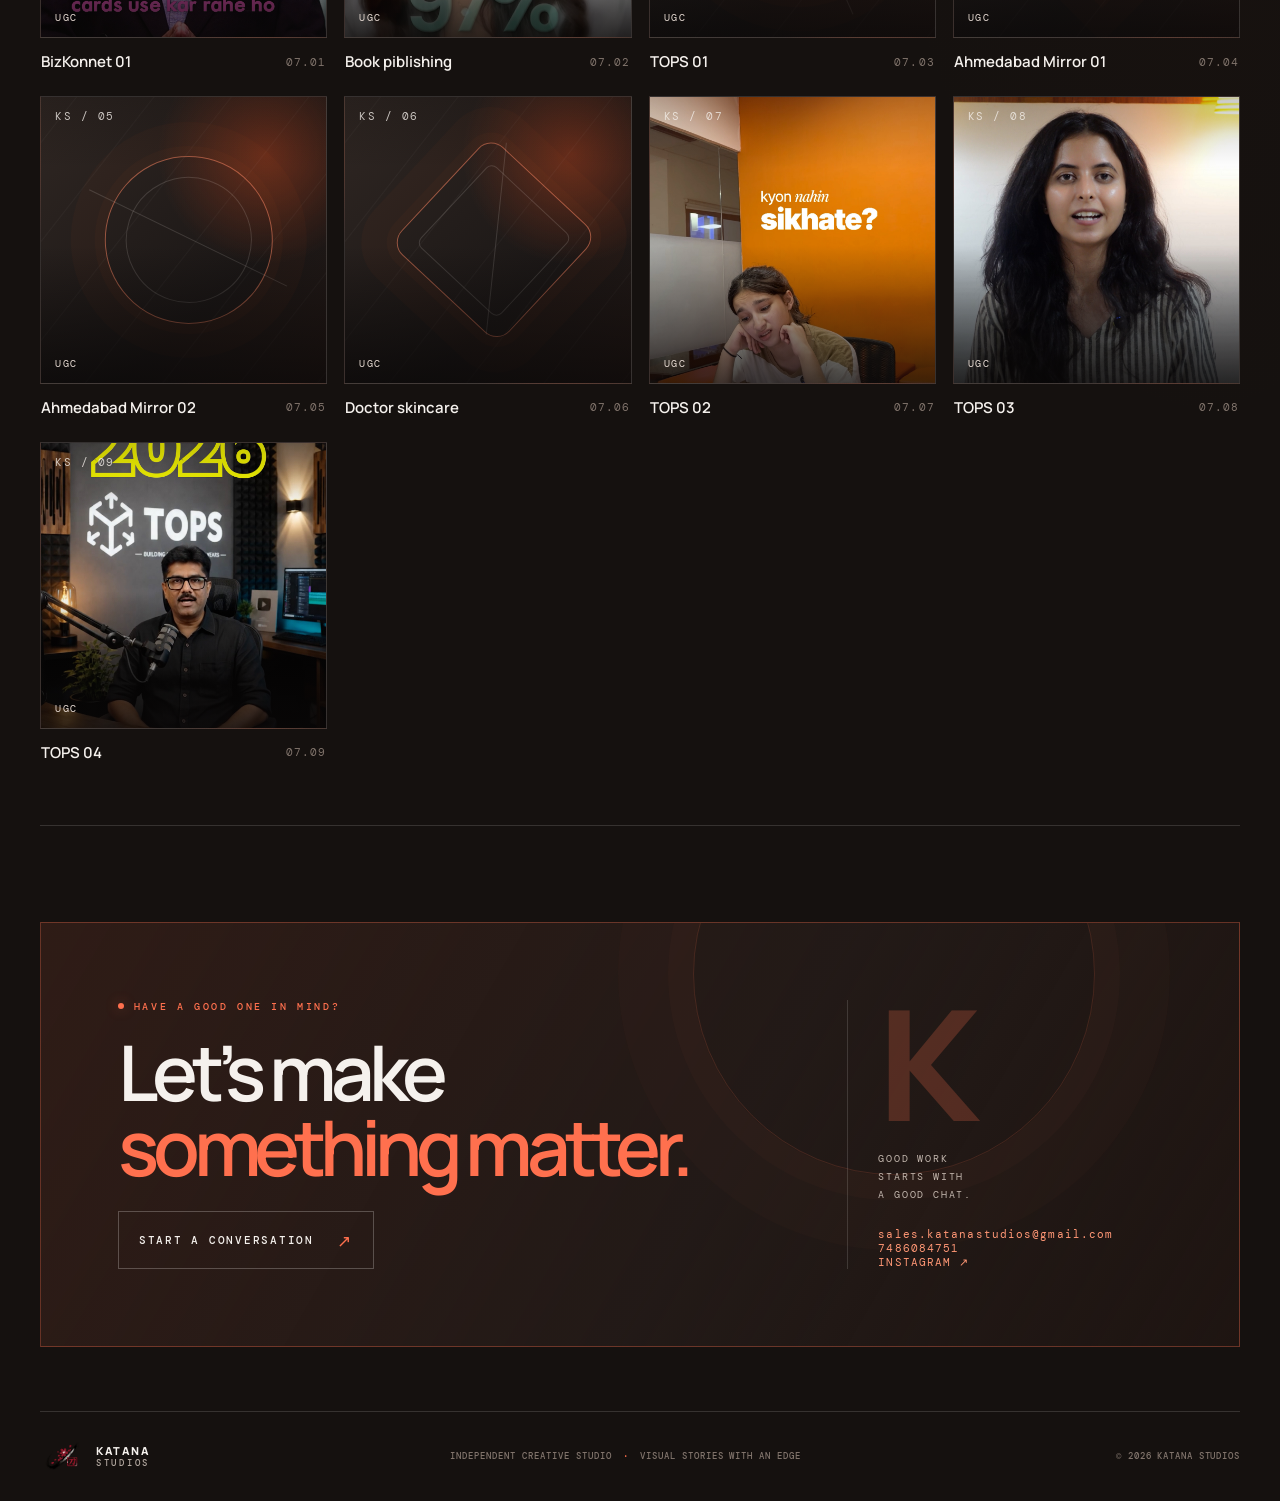
==== commit dfa2d802: "Add studio contact details and Matinoz title" ====
--- a/index.html
+++ b/index.html
@@ -3,7 +3,7 @@
   <head>
     <meta charset="utf-8">
     <meta name="viewport" content="width=device-width, initial-scale=1">
-    <meta name="theme-color" content="#100e0d">
+    <meta name="theme-color" content="#15110f">
     <meta name="description" content="Katana Studios — bold ideas, crafted to make an impact. Explore our video portfolio.">
     <title>Katana Studios — Creative work with an edge</title>
     <link rel="icon" href="assets/favicon.svg" type="image/svg+xml">
@@ -65,12 +65,14 @@
         <div class="contact-panel__content">
           <p class="eyebrow"><span class="eyebrow-dot"></span> HAVE A GOOD ONE IN MIND?</p>
           <h2 id="contact-title">Let’s make<br><em>something matter.</em></h2>
-          <a class="button button-primary" data-email-link href="mailto:hello@yourdomain.com">START A CONVERSATION <span aria-hidden="true">↗</span></a>
+          <a class="button button-primary" data-email-link href="mailto:sales.katanastudios@gmail.com">START A CONVERSATION <span aria-hidden="true">↗</span></a>
         </div>
         <div class="contact-panel__aside">
           <span class="contact-panel__mark" aria-hidden="true">K</span>
           <p>GOOD WORK<br>STARTS WITH<br>A GOOD CHAT.</p>
-          <a data-email-text href="mailto:hello@yourdomain.com">hello@yourdomain.com</a>
+          <a data-email-text href="mailto:sales.katanastudios@gmail.com">sales.katanastudios@gmail.com</a>
+          <a data-phone-link data-phone-text href="tel:7486084751">7486084751</a>
+          <a data-instagram-link href="https://www.instagram.com/katanastudio.ads?obrf=amhhZ3NrenA3ZWpw" target="_blank" rel="noreferrer">INSTAGRAM ↗</a>
         </div>
       </section>
     </main>
--- a/css/styles.css
+++ b/css/styles.css
@@ -168,7 +168,8 @@
 .work-card { display: block; min-width: 0; padding: 0; border: 0; color: inherit; background: none; text-align: left; cursor: pointer; }
 .work-card__poster { position: relative; display: block; overflow: hidden; aspect-ratio: 1; isolation: isolate; border: 1px solid rgba(255, 255, 255, 0.1); background: radial-gradient(ellipse at 79% 20%, hsla(var(--tone), 78%, 49%, 0.38), transparent 34%), linear-gradient(140deg, #302723 0%, #1b1716 67%, #261915 100%); transition: border-color 200ms ease, transform 350ms cubic-bezier(.2,.75,.2,1); }
 .work-card__poster::before { content: ''; position: absolute; z-index: -1; inset: 0; opacity: 0.46; background: repeating-linear-gradient(128deg, transparent 0 27px, rgba(242, 238, 233, 0.075) 28px, transparent 29px 61px); transition: opacity 200ms ease; }
-.work-card__poster::after { content: ''; position: absolute; z-index: 1; inset: auto 0 0; height: 38%; background: linear-gradient(transparent, rgba(10, 8, 8, 0.68)); }
+.work-card__poster::after { content: ''; position: absolute; z-index: 1; inset: 0; background: linear-gradient(rgba(10, 8, 8, 0.22), transparent 25%, transparent 52%, rgba(10, 8, 8, 0.76)); pointer-events: none; }
+.poster-image { position: absolute; z-index: 0; inset: 0; width: 100%; height: 100%; object-fit: cover; transition: transform 500ms cubic-bezier(.2,.75,.2,1); }
 .poster-orbit { position: absolute; z-index: -1; top: 50%; left: 52%; width: 59%; aspect-ratio: 1; border: 1px solid hsla(var(--tone), 90%, 67%, 0.56); border-radius: 50%; transform: translate(-50%, -50%) rotate(-27deg); box-shadow: 0 0 0 10px hsla(var(--tone), 78%, 55%, 0.035), 0 0 0 34px hsla(var(--tone), 78%, 55%, 0.03); transition: transform 500ms ease, border-color 200ms ease; }
 .poster-orbit::before, .poster-orbit::after { content: ''; position: absolute; border: 1px solid rgba(255, 245, 236, 0.14); }
 .poster-orbit::before { inset: 12%; border-radius: 50%; }
@@ -183,6 +184,7 @@
 .poster-play { position: absolute; z-index: 3; top: 50%; left: 50%; display: grid; width: 43px; height: 43px; place-items: center; border: 1px solid rgba(255, 238, 230, 0.62); border-radius: 50%; color: var(--ink); background: rgba(12, 10, 9, 0.26); opacity: 0; transform: translate(-50%, -43%) scale(0.85); transition: opacity 180ms ease, transform 180ms ease, background 180ms ease; backdrop-filter: blur(6px); }
 .poster-play svg { width: 12px; height: 12px; margin-left: 2px; fill: currentColor; }
 .work-card:hover .work-card__poster, .work-card:focus-visible .work-card__poster { border-color: hsla(var(--tone), 86%, 69%, 0.62); transform: translateY(-4px); }
+.work-card:hover .poster-image, .work-card:focus-visible .poster-image { transform: scale(1.045); }
 .work-card:hover .poster-play, .work-card:focus-visible .poster-play { opacity: 1; transform: translate(-50%, -50%) scale(1); background: var(--orange); }
 .work-card:hover .poster-orbit, .work-card:focus-visible .poster-orbit { border-color: rgba(255, 202, 179, 0.85); }
 .work-card:hover .work-card__poster::before { opacity: 0.73; }
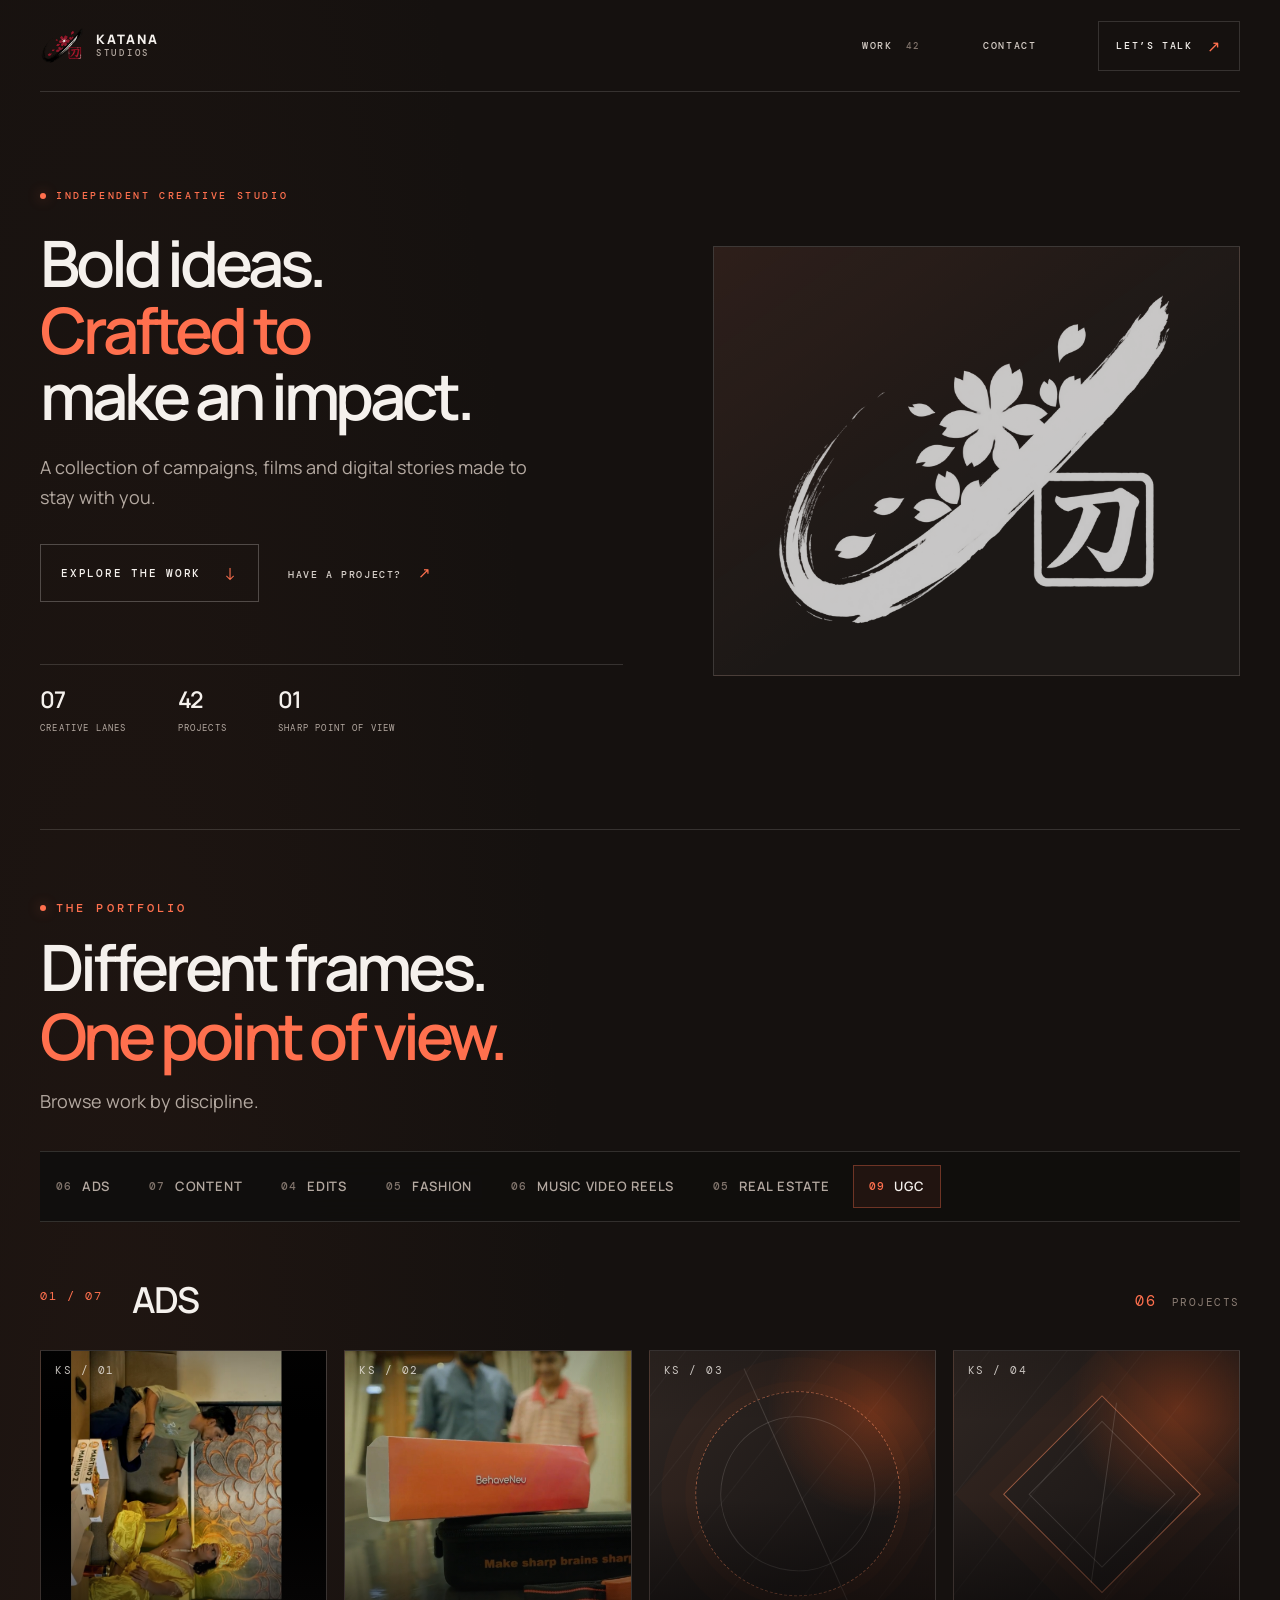
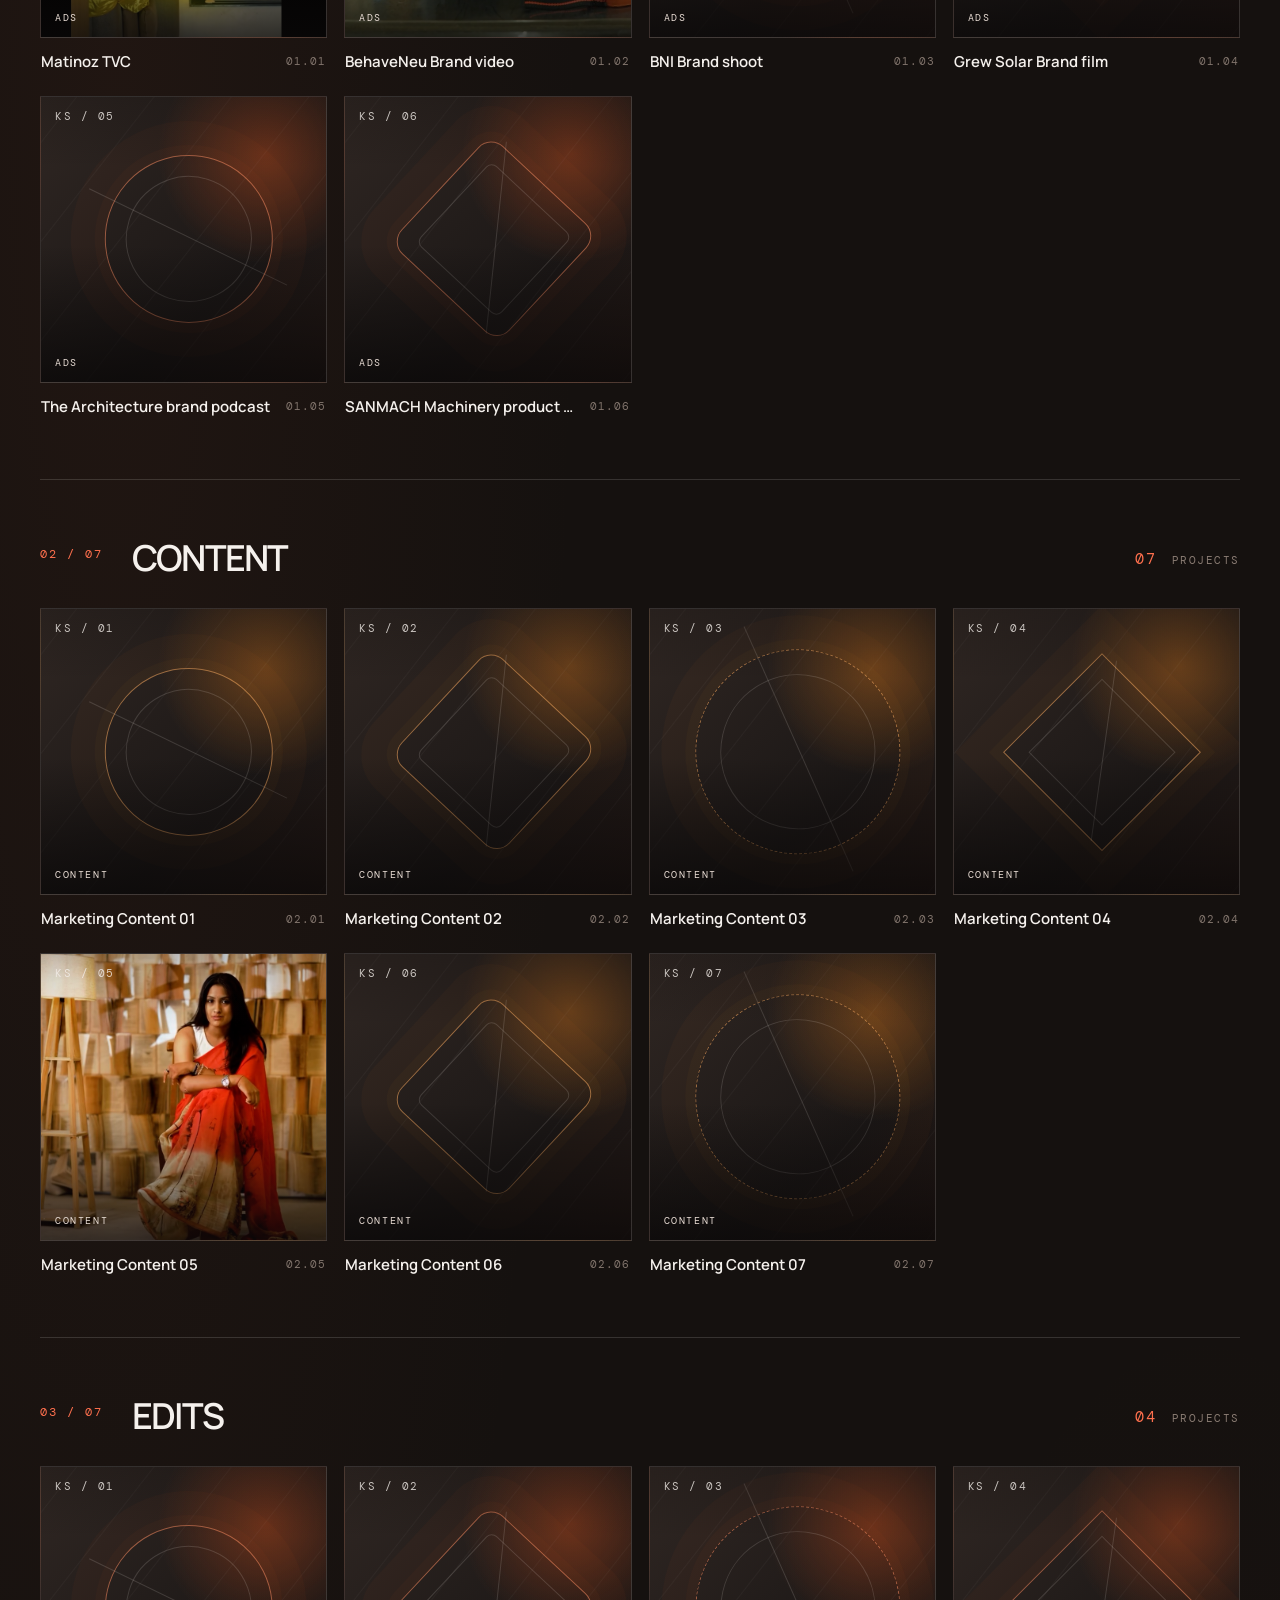
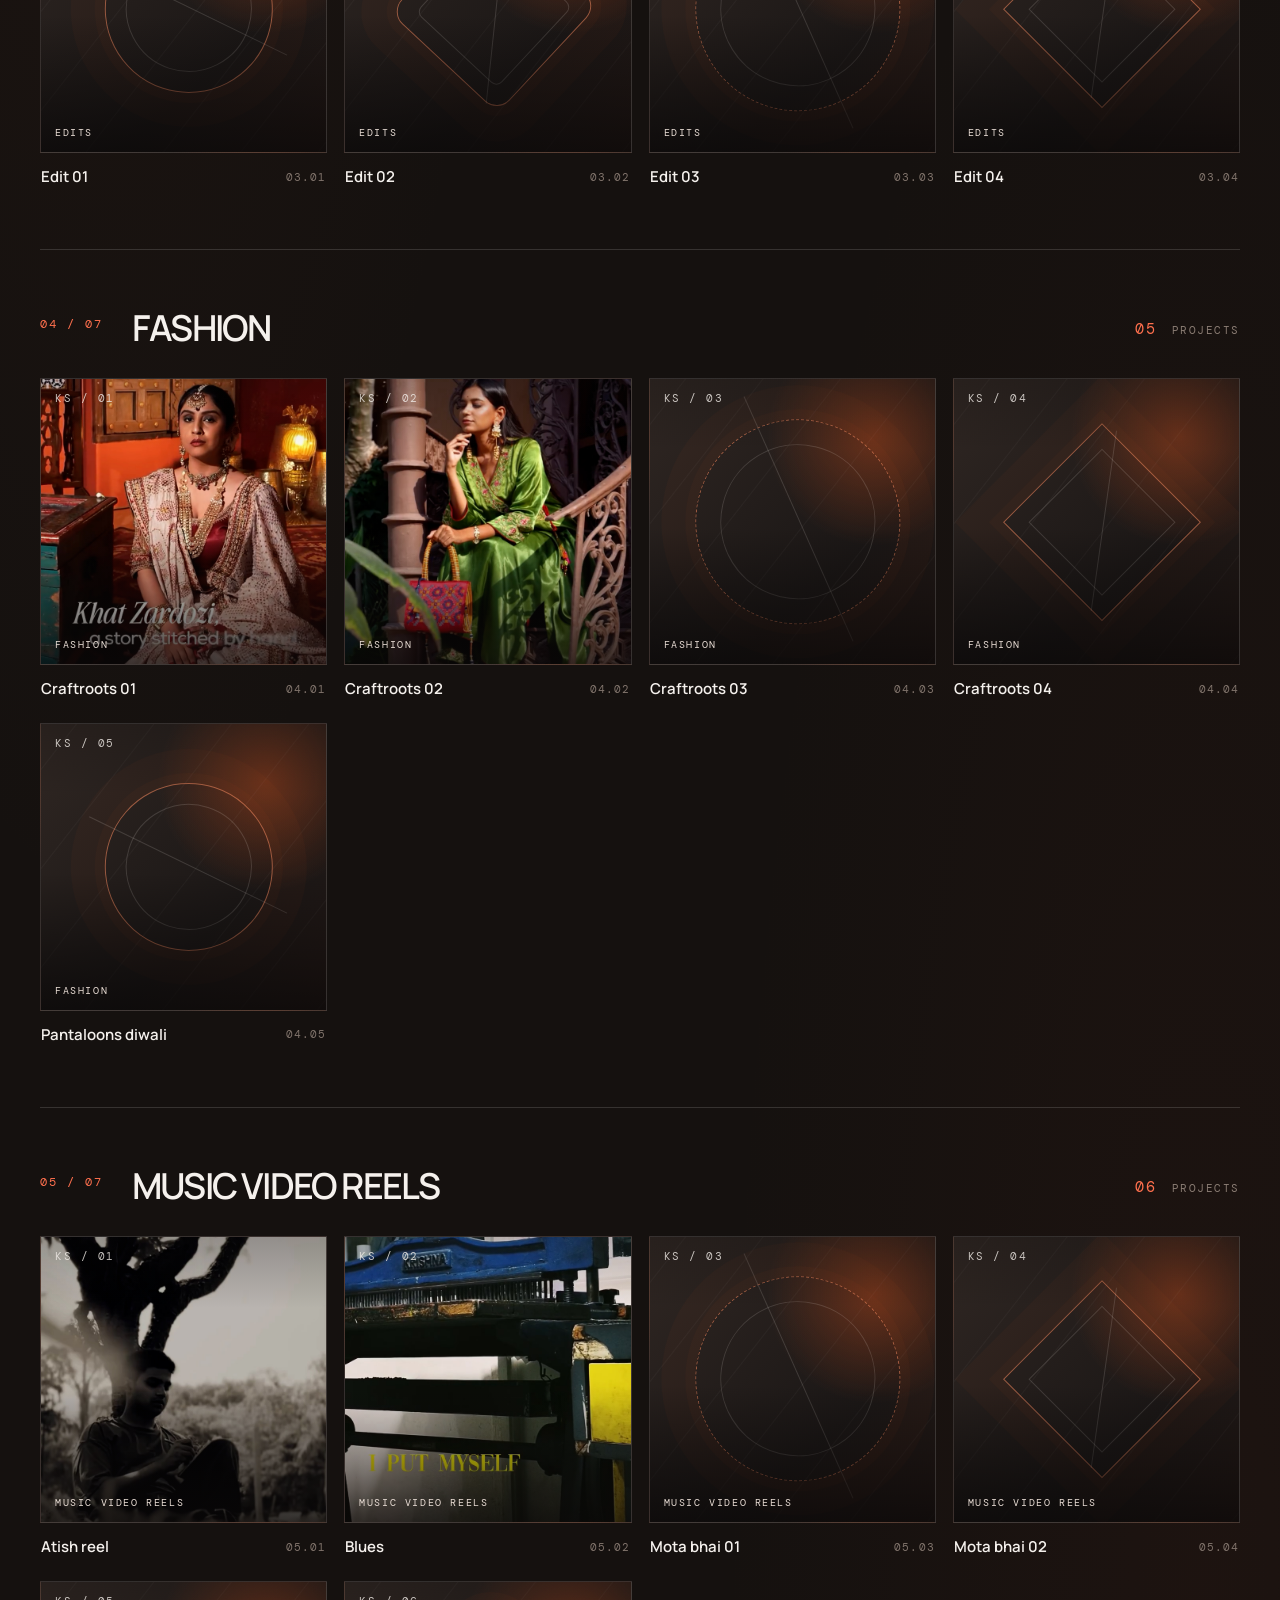
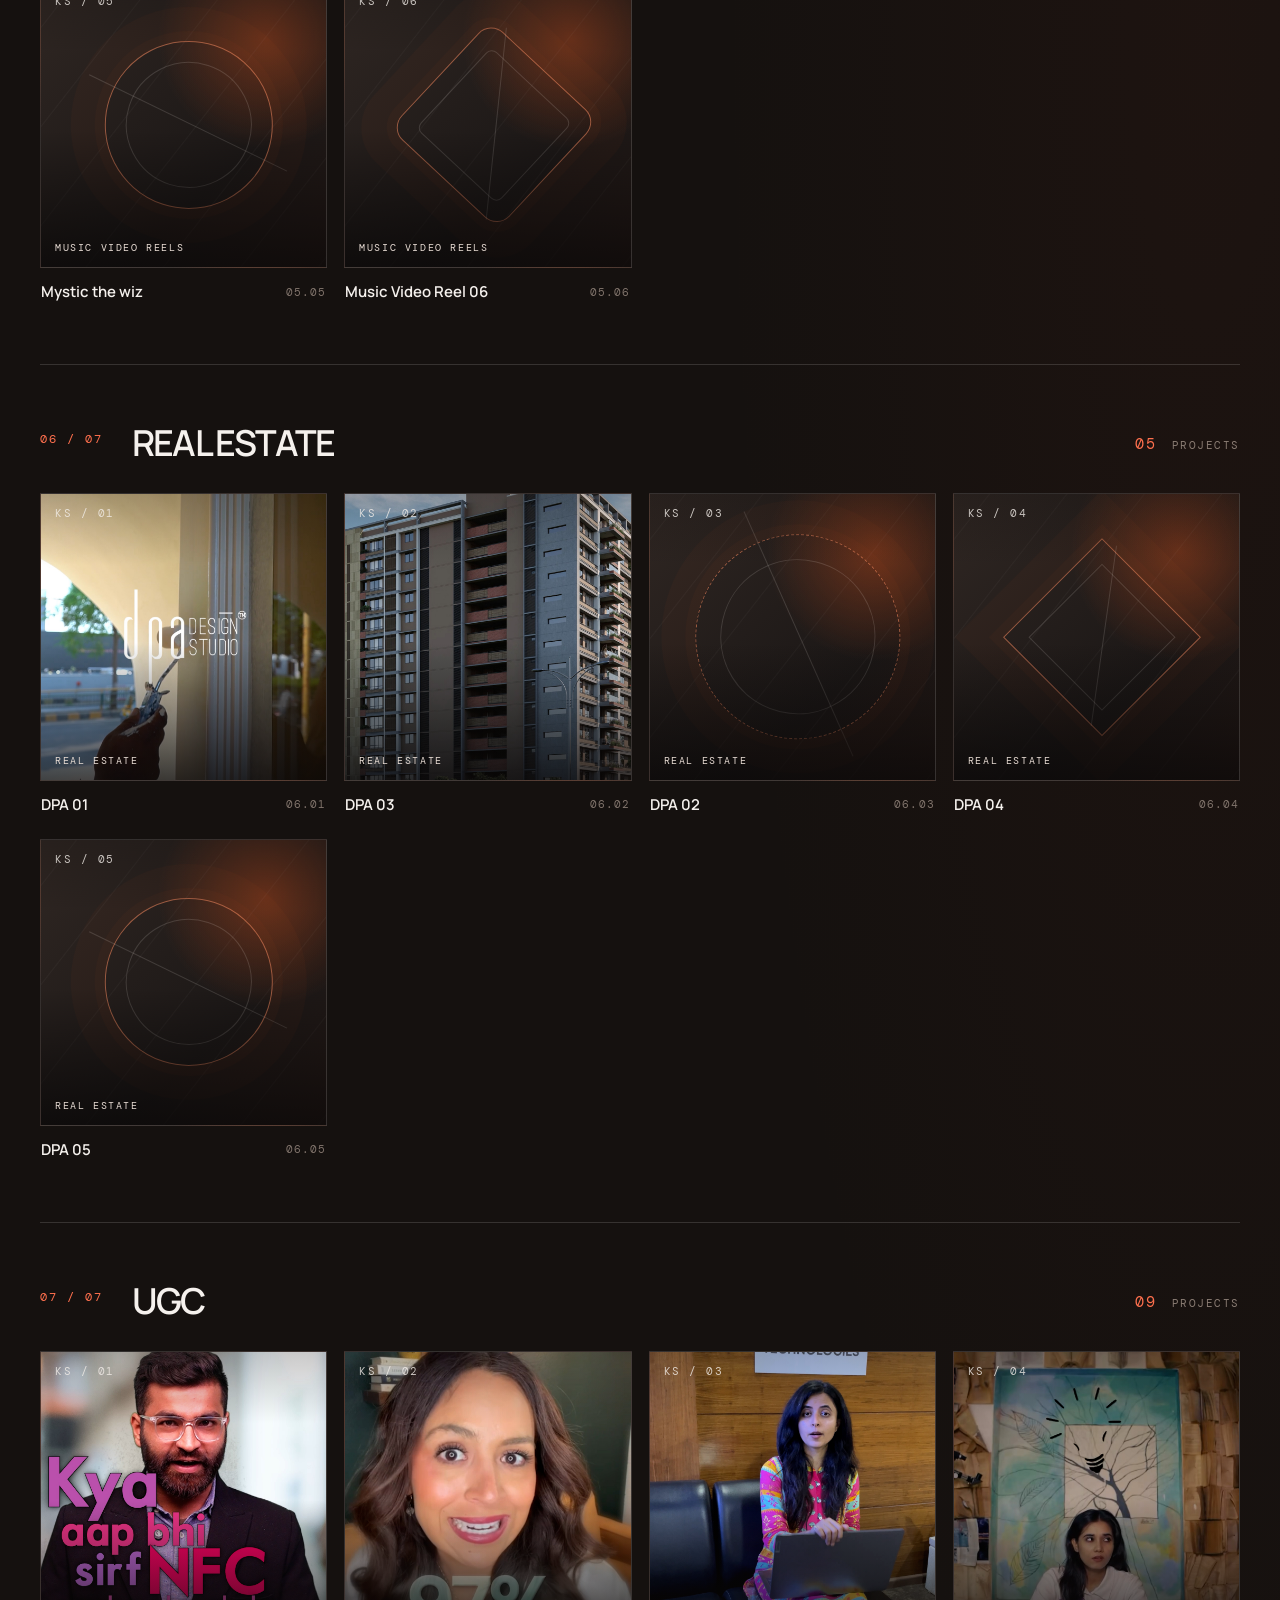
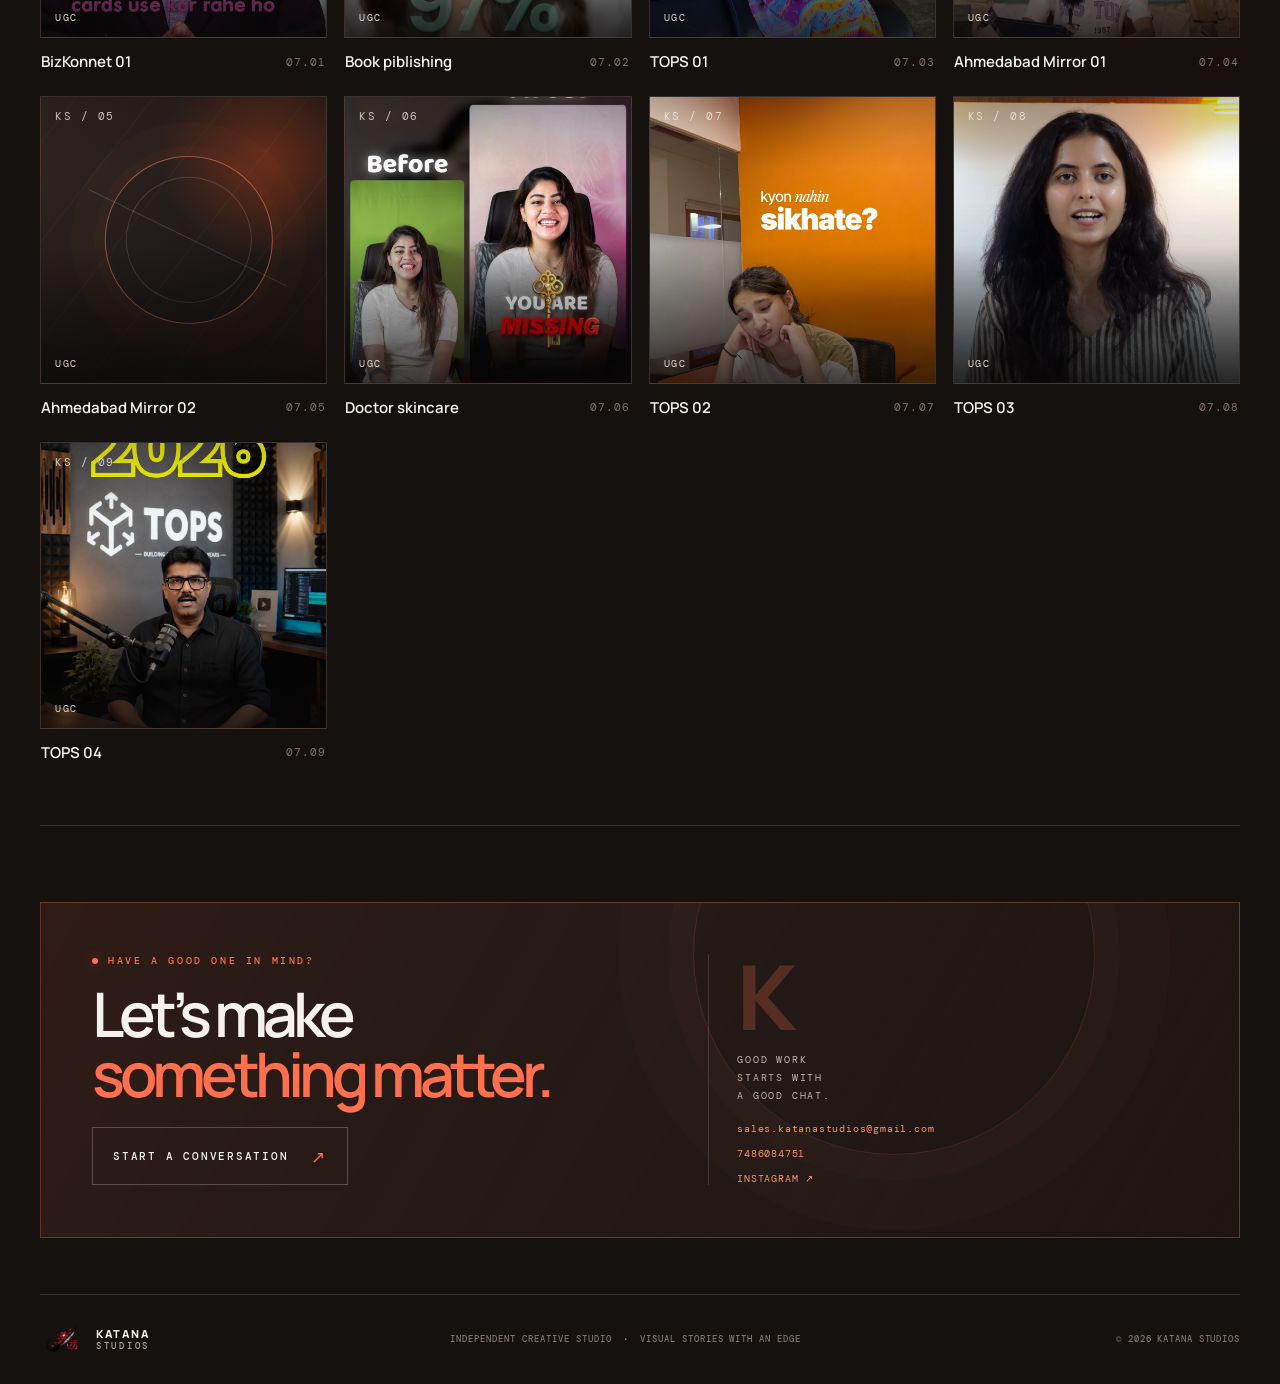
==== commit 91941f42: "Tighten contact layout and link WhatsApp CTA" ====
--- a/index.html
+++ b/index.html
@@ -65,7 +65,7 @@
         <div class="contact-panel__content">
           <p class="eyebrow"><span class="eyebrow-dot"></span> HAVE A GOOD ONE IN MIND?</p>
           <h2 id="contact-title">Let’s make<br><em>something matter.</em></h2>
-          <a class="button button-primary" data-email-link href="mailto:sales.katanastudios@gmail.com">START A CONVERSATION <span aria-hidden="true">↗</span></a>
+          <a class="button button-primary" href="https://wa.me/917486087451?text=Hi%20Katana%20Studios%2C%20I%27d%20like%20to%20discuss%20a%20project." target="_blank" rel="noopener noreferrer">START A CONVERSATION <span aria-hidden="true">↗</span></a>
         </div>
         <div class="contact-panel__aside">
           <span class="contact-panel__mark" aria-hidden="true">K</span>
--- a/css/styles.css
+++ b/css/styles.css
@@ -192,14 +192,14 @@
 .work-card__title { overflow: hidden; color: #e6ded8; font-size: 12px; font-weight: 600; text-overflow: ellipsis; white-space: nowrap; }
 .work-card__meta { flex: 0 0 auto; color: var(--muted-dark); font: 9px var(--font-mono); letter-spacing: 0.1em; }
 
-.contact-panel { position: relative; display: grid; grid-template-columns: 1fr 0.45fr; gap: 30px; margin: 96px 0 64px; padding: clamp(34px, 6vw, 77px); overflow: hidden; border: 1px solid rgba(255, 113, 79, 0.32); background: linear-gradient(120deg, rgba(255, 113, 79, 0.11), rgba(38, 28, 25, 0.77) 57%, rgba(255, 113, 79, 0.04)); }
+.contact-panel { position: relative; display: grid; grid-template-columns: 1.1fr 0.9fr; gap: 30px; margin: 76px 0 56px; padding: clamp(30px, 4vw, 54px); overflow: hidden; border: 1px solid rgba(255, 113, 79, 0.32); background: linear-gradient(120deg, rgba(255, 113, 79, 0.11), rgba(38, 28, 25, 0.77) 57%, rgba(255, 113, 79, 0.04)); }
 .contact-panel::after { content: ''; position: absolute; top: -150px; right: 12%; width: 400px; height: 400px; border: 1px solid rgba(255, 113, 79, 0.16); border-radius: 50%; box-shadow: 0 0 0 25px rgba(255, 113, 79, 0.025), 0 0 0 75px rgba(255, 113, 79, 0.02); pointer-events: none; }
 .contact-panel__content, .contact-panel__aside { position: relative; z-index: 1; }
-.contact-panel h2 { margin: 21px 0 27px; font-size: clamp(3rem, 6vw, 6rem); font-weight: 600; line-height: 0.98; letter-spacing: -0.08em; }
-.contact-panel__aside { display: flex; flex-direction: column; align-items: flex-start; justify-content: end; padding-left: 30px; border-left: 1px solid var(--line); }
-.contact-panel__mark { color: rgba(255, 113, 79, 0.23); font-size: clamp(6rem, 12vw, 11rem); font-weight: 800; line-height: 0.8; letter-spacing: -0.13em; }
-.contact-panel__aside p { margin: 26px 0 23px; color: #c2b6ad; font: 10px/1.8 var(--font-mono); letter-spacing: 0.18em; }
-.contact-panel__aside a { color: var(--orange-light); font: 11px var(--font-mono); letter-spacing: 0.1em; }
+.contact-panel h2 { margin: 17px 0 23px; font-size: clamp(2.8rem, 4.8vw, 4.7rem); font-weight: 600; line-height: 0.98; letter-spacing: -0.08em; }
+.contact-panel__aside { display: flex; flex-direction: column; align-items: flex-start; justify-content: end; gap: 12px; padding-left: 28px; border-left: 1px solid var(--line); }
+.contact-panel__mark { color: rgba(255, 113, 79, 0.23); font-size: clamp(4rem, 7vw, 6rem); font-weight: 800; line-height: 0.8; letter-spacing: -0.13em; }
+.contact-panel__aside p { margin: 8px 0 5px; color: #c2b6ad; font: 10px/1.8 var(--font-mono); letter-spacing: 0.18em; }
+.contact-panel__aside a { color: var(--orange-light); font: 10px var(--font-mono); letter-spacing: 0.08em; }
 .site-footer { min-height: 90px; display: flex; align-items: center; justify-content: space-between; gap: 25px; border-top: 1px solid var(--line); }
 .brand--footer .brand-mark { width: 30px; height: 30px; }
 .brand--footer .brand-mark::before, .brand--footer .brand-mark::after, .brand--footer .brand-mark span { width: 17px; }
@@ -262,8 +262,8 @@
   .work-card__title { max-width: 100%; font-size: 11px; }
   .work-card__meta { font-size: 8px; }
   .poster-play { width: 38px; height: 38px; opacity: 1; transform: translate(-50%, -50%) scale(0.92); background: rgba(12, 10, 9, 0.33); }
-  .contact-panel { grid-template-columns: 1fr; margin: 62px 0 44px; padding: 35px 27px; }
-  .contact-panel__aside { min-height: 180px; padding: 22px 0 0; border-top: 1px solid var(--line); border-left: 0; }
+  .contact-panel { grid-template-columns: 1fr; gap: 23px; margin: 62px 0 44px; padding: 30px 27px; }
+  .contact-panel__aside { min-height: 0; padding: 20px 0 0; border-top: 1px solid var(--line); border-left: 0; }
   .contact-panel__mark { position: absolute; right: 0; bottom: 14px; }
   .contact-panel__aside p, .contact-panel__aside a { position: relative; z-index: 1; }
   .site-footer { min-height: 104px; flex-wrap: wrap; justify-content: space-between; padding-block: 20px; }
@@ -304,7 +304,7 @@
   .poster-category { right: 8px; bottom: 9px; left: 9px; font-size: 7px; }
   .poster-play { width: 34px; height: 34px; }
   .contact-panel { padding-inline: 21px; }
-  .contact-panel h2 { font-size: 3.2rem; }
+  .contact-panel h2 { font-size: 2.8rem; }
   .site-footer p { font-size: 8px; }
   .copyright { font-size: 8px; }
   .video-dialog { width: calc(100vw - 20px); max-height: calc(100dvh - 20px); }
@@ -349,7 +349,7 @@
   .hero h1 { font-size: clamp(2.8rem, 11vw, 3.8rem); }
   .hero-art { min-height: 260px; }
   .portfolio-intro h2 { font-size: 2.55rem; }
-  .contact-panel h2 { font-size: 2.85rem; }
+  .contact-panel h2 { font-size: 2.55rem; }
 }
 
 /* Clear scan path for the portfolio: label, headline, description, filters, work. */
